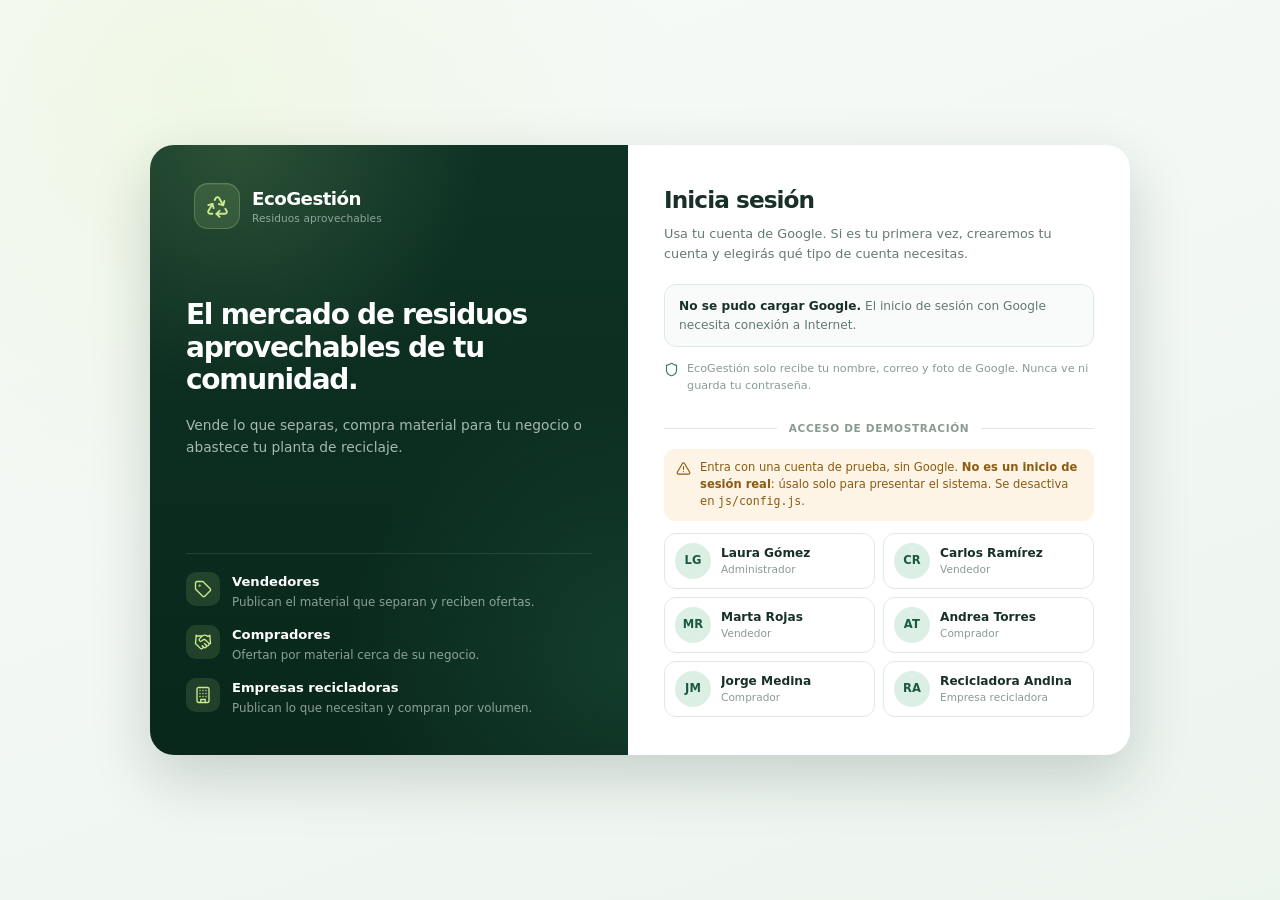
==== index.html @ 8faf0a81 "EcoGestión: sistema de gestión de residuos aprovechables Co-Authored-By: Claude Opus 5.5 <noreply@an" ====
<!DOCTYPE html>
<html lang="es">
<head>
    <meta charset="UTF-8">
    <meta name="viewport" content="width=device-width, initial-scale=1.0">
    <meta name="description" content="EcoGestión: sistema local de gestión de residuos aprovechables con SQLite en el navegador.">
    <title>EcoGestión · Gestión de residuos aprovechables</title>
    <link rel="stylesheet" href="css/estilos.css">
    <link rel="stylesheet" href="css/mercado.css">
</head>
<body>
    <a class="saltar-contenido" href="#contenido-principal">Saltar al contenido principal</a>

    <!-- ================= ICONOS SVG ================= -->
    <svg class="sprite" xmlns="http://www.w3.org/2000/svg" aria-hidden="true">
        <symbol id="i-reciclar" viewBox="0 0 24 24">
            <path d="M7 19H4.815a1.83 1.83 0 0 1-1.57-.881 1.785 1.785 0 0 1-.004-1.784L7.196 9.5"/>
            <path d="M11 19h8.203a1.83 1.83 0 0 0 1.556-.89 1.784 1.784 0 0 0 0-1.775l-1.226-2.12"/>
            <path d="m14 16-3 3 3 3"/>
            <path d="M8.293 13.596 7.196 9.5 3.1 10.598"/>
            <path d="m9.344 5.811 1.093-1.892A1.83 1.83 0 0 1 11.985 3a1.784 1.784 0 0 1 1.546.888l3.943 6.843"/>
            <path d="m13.378 9.633 4.096 1.098 1.097-4.096"/>
        </symbol>
        <symbol id="i-panel" viewBox="0 0 24 24">
            <rect x="3" y="3" width="7" height="7" rx="1.5"/>
            <rect x="14" y="3" width="7" height="7" rx="1.5"/>
            <rect x="3" y="14" width="7" height="7" rx="1.5"/>
            <rect x="14" y="14" width="7" height="7" rx="1.5"/>
        </symbol>
        <symbol id="i-caja" viewBox="0 0 24 24">
            <path d="m7.5 4.27 9 5.15"/>
            <path d="M21 8a2 2 0 0 0-1-1.73l-7-4a2 2 0 0 0-2 0l-7 4A2 2 0 0 0 3 8v8a2 2 0 0 0 1 1.73l7 4a2 2 0 0 0 2 0l7-4A2 2 0 0 0 21 16Z"/>
            <path d="m3.3 7 8.7 5 8.7-5"/>
            <path d="M12 22V12"/>
        </symbol>
        <symbol id="i-camion" viewBox="0 0 24 24">
            <path d="M14 18V6a2 2 0 0 0-2-2H4a2 2 0 0 0-2 2v11a1 1 0 0 0 1 1h2"/>
            <path d="M15 18H9"/>
            <path d="M19 18h2a1 1 0 0 0 1-1v-3.65a1 1 0 0 0-.22-.624l-3.48-4.35A1 1 0 0 0 17.52 8H14"/>
            <circle cx="17" cy="18" r="2"/>
            <circle cx="7" cy="18" r="2"/>
        </symbol>
        <symbol id="i-almacen" viewBox="0 0 24 24">
            <rect x="2" y="4" width="20" height="5" rx="2"/>
            <path d="M4 9v9a2 2 0 0 0 2 2h12a2 2 0 0 0 2-2V9"/>
            <path d="M10 13h4"/>
        </symbol>
        <symbol id="i-historial" viewBox="0 0 24 24">
            <path d="M3 12a9 9 0 1 0 3-6.7L3 8"/>
            <path d="M3 3v5h5"/>
            <path d="M12 7v5l3 2"/>
        </symbol>
        <symbol id="i-reporte" viewBox="0 0 24 24">
            <path d="M3 3v18h18"/>
            <path d="M7 16v-4"/>
            <path d="M12 16V7"/>
            <path d="M17 16v-7"/>
        </symbol>
        <symbol id="i-descargar" viewBox="0 0 24 24">
            <path d="M12 3v12"/>
            <path d="m7 10 5 5 5-5"/>
            <path d="M5 21h14"/>
        </symbol>
        <symbol id="i-subir" viewBox="0 0 24 24">
            <path d="M12 21V9"/>
            <path d="m7 14 5-5 5 5"/>
            <path d="M5 3h14"/>
        </symbol>
        <symbol id="i-mas" viewBox="0 0 24 24">
            <path d="M12 5v14"/>
            <path d="M5 12h14"/>
        </symbol>
        <symbol id="i-buscar" viewBox="0 0 24 24">
            <circle cx="11" cy="11" r="7"/>
            <path d="m20 20-3.5-3.5"/>
        </symbol>
        <symbol id="i-editar" viewBox="0 0 24 24">
            <path d="M12 20h9"/>
            <path d="M16.5 3.5a2.12 2.12 0 0 1 3 3L7 19l-4 1 1-4Z"/>
        </symbol>
        <symbol id="i-eliminar" viewBox="0 0 24 24">
            <path d="M3 6h18"/>
            <path d="M8 6V4a1 1 0 0 1 1-1h6a1 1 0 0 1 1 1v2"/>
            <path d="m19 6-1 14a2 2 0 0 1-2 2H8a2 2 0 0 1-2-2L5 6"/>
            <path d="M10 11v6"/>
            <path d="M14 11v6"/>
        </symbol>
        <symbol id="i-cerrar" viewBox="0 0 24 24">
            <path d="M18 6 6 18"/>
            <path d="m6 6 12 12"/>
        </symbol>
        <symbol id="i-menu" viewBox="0 0 24 24">
            <path d="M4 6h16"/>
            <path d="M4 12h16"/>
            <path d="M4 18h16"/>
        </symbol>
        <symbol id="i-alerta" viewBox="0 0 24 24">
            <path d="m10.29 3.86-8.2 14.2A2 2 0 0 0 3.82 21h16.36a2 2 0 0 0 1.73-2.94l-8.2-14.2a2 2 0 0 0-3.42 0Z"/>
            <path d="M12 9v4"/>
            <path d="M12 17h.01"/>
        </symbol>
        <symbol id="i-check" viewBox="0 0 24 24">
            <path d="m20 6-11 11-5-5"/>
        </symbol>
        <symbol id="i-info" viewBox="0 0 24 24">
            <circle cx="12" cy="12" r="9"/>
            <path d="M12 11v5"/>
            <path d="M12 8h.01"/>
        </symbol>
        <symbol id="i-base-datos" viewBox="0 0 24 24">
            <ellipse cx="12" cy="5" rx="8" ry="3"/>
            <path d="M4 5v6c0 1.66 3.58 3 8 3s8-1.34 8-3V5"/>
            <path d="M4 11v6c0 1.66 3.58 3 8 3s8-1.34 8-3v-6"/>
        </symbol>
        <symbol id="i-calendario" viewBox="0 0 24 24">
            <rect x="3" y="4" width="18" height="17" rx="2"/>
            <path d="M16 2v4"/>
            <path d="M8 2v4"/>
            <path d="M3 10h18"/>
        </symbol>
        <symbol id="i-usuario" viewBox="0 0 24 24">
            <circle cx="12" cy="8" r="4"/>
            <path d="M4 21a8 8 0 0 1 16 0"/>
        </symbol>
        <symbol id="i-hoja" viewBox="0 0 24 24">
            <path d="M11 20A7 7 0 0 1 9.8 6.1C15.5 5 17 4.48 19 2c1 2 2 4.18 2 8 0 5.5-4.78 10-10 10Z"/>
            <path d="M2 21c0-3 1.85-5.36 5.08-6C9.5 14.52 12 13 13 12"/>
        </symbol>
        <symbol id="i-flecha-abajo" viewBox="0 0 24 24">
            <path d="M12 5v14"/>
            <path d="m19 12-7 7-7-7"/>
        </symbol>
        <symbol id="i-flecha-arriba" viewBox="0 0 24 24">
            <path d="M12 19V5"/>
            <path d="m5 12 7-7 7 7"/>
        </symbol>
        <symbol id="i-actualizar" viewBox="0 0 24 24">
            <path d="M21 12a9 9 0 1 1-2.64-6.36"/>
            <path d="M21 3v6h-6"/>
        </symbol>
        <symbol id="i-filtro" viewBox="0 0 24 24">
            <path d="M4 5h16"/>
            <path d="M7 12h10"/>
            <path d="M10 19h4"/>
        </symbol>
        <symbol id="i-hoja-doble" viewBox="0 0 24 24">
            <path d="M12 22V12"/>
            <path d="M12 12C12 7 8 4 3 4c0 5 4 8 9 8Z"/>
            <path d="M12 15c0-4 3-6 7-6 0 4-3 6-7 6Z"/>
        </symbol>
        <!-- Iconos de la ampliación: cuentas y mercado -->
        <symbol id="i-mercado" viewBox="0 0 24 24">
            <path d="m2 7 4.41-4.41A2 2 0 0 1 7.83 2h8.34a2 2 0 0 1 1.42.59L22 7"/>
            <path d="M4 12v8a2 2 0 0 0 2 2h12a2 2 0 0 0 2-2v-8"/>
            <path d="M15 22v-4a2 2 0 0 0-2-2h-2a2 2 0 0 0-2 2v4"/>
            <path d="M2 7h20"/>
            <path d="M22 7v3a2 2 0 0 1-2 2 2.7 2.7 0 0 1-1.59-.63.7.7 0 0 0-.82 0A2.7 2.7 0 0 1 16 12a2.7 2.7 0 0 1-1.59-.63.7.7 0 0 0-.82 0A2.7 2.7 0 0 1 12 12a2.7 2.7 0 0 1-1.59-.63.7.7 0 0 0-.82 0A2.7 2.7 0 0 1 8 12a2.7 2.7 0 0 1-1.59-.63.7.7 0 0 0-.82 0A2.7 2.7 0 0 1 4 12a2 2 0 0 1-2-2V7"/>
        </symbol>
        <symbol id="i-etiqueta" viewBox="0 0 24 24">
            <path d="M12.586 2.586A2 2 0 0 0 11.172 2H4a2 2 0 0 0-2 2v7.172a2 2 0 0 0 .586 1.414l8.704 8.704a2.426 2.426 0 0 0 3.42 0l6.58-6.58a2.426 2.426 0 0 0 0-3.42z"/>
            <circle cx="7.5" cy="7.5" r=".5"/>
        </symbol>
        <symbol id="i-oferta" viewBox="0 0 24 24">
            <path d="m11 17 2 2a1 1 0 1 0 3-3"/>
            <path d="m14 14 2.5 2.5a1 1 0 1 0 3-3l-3.88-3.88a3 3 0 0 0-4.24 0l-.88.88a1 1 0 1 1-3-3l2.81-2.81a5.79 5.79 0 0 1 7.06-.87l.47.28a2 2 0 0 0 1.42.25L21 4"/>
            <path d="m21 3 1 11h-2"/>
            <path d="M3 3 2 14l6.5 6.5a1 1 0 1 0 3-3"/>
            <path d="M3 4h8"/>
        </symbol>
        <symbol id="i-empresa" viewBox="0 0 24 24">
            <rect width="16" height="20" x="4" y="2" rx="2"/>
            <path d="M9 22v-4h6v4"/>
            <path d="M8 6h.01M16 6h.01M12 6h.01M12 10h.01M12 14h.01M16 10h.01M16 14h.01M8 10h.01M8 14h.01"/>
        </symbol>
        <symbol id="i-usuarios" viewBox="0 0 24 24">
            <path d="M16 21v-2a4 4 0 0 0-4-4H6a4 4 0 0 0-4 4v2"/>
            <circle cx="9" cy="7" r="4"/>
            <path d="M22 21v-2a4 4 0 0 0-3-3.87"/>
            <path d="M16 3.13a4 4 0 0 1 0 7.75"/>
        </symbol>
        <symbol id="i-salir" viewBox="0 0 24 24">
            <path d="M9 21H5a2 2 0 0 1-2-2V5a2 2 0 0 1 2-2h4"/>
            <path d="m16 17 5-5-5-5"/>
            <path d="M21 12H9"/>
        </symbol>
        <symbol id="i-foto" viewBox="0 0 24 24">
            <rect width="18" height="18" x="3" y="3" rx="2"/>
            <circle cx="9" cy="9" r="2"/>
            <path d="m21 15-3.086-3.086a2 2 0 0 0-2.828 0L6 21"/>
        </symbol>
        <symbol id="i-correo" viewBox="0 0 24 24">
            <rect width="20" height="16" x="2" y="4" rx="2"/>
            <path d="m22 7-8.97 5.7a1.94 1.94 0 0 1-2.06 0L2 7"/>
        </symbol>
        <symbol id="i-telefono" viewBox="0 0 24 24">
            <path d="M22 16.92v3a2 2 0 0 1-2.18 2 19.79 19.79 0 0 1-8.63-3.07 19.5 19.5 0 0 1-6-6 19.79 19.79 0 0 1-3.07-8.67A2 2 0 0 1 4.11 2h3a2 2 0 0 1 2 1.72 12.84 12.84 0 0 0 .7 2.81 2 2 0 0 1-.45 2.11L8.09 9.91a16 16 0 0 0 6 6l1.27-1.27a2 2 0 0 1 2.11-.45 12.84 12.84 0 0 0 2.81.7A2 2 0 0 1 22 16.92z"/>
        </symbol>
        <symbol id="i-ubicacion" viewBox="0 0 24 24">
            <path d="M20 10c0 4.993-5.539 10.193-7.399 11.799a1 1 0 0 1-1.202 0C9.539 20.193 4 14.993 4 10a8 8 0 0 1 16 0"/>
            <circle cx="12" cy="10" r="3"/>
        </symbol>
        <symbol id="i-escudo" viewBox="0 0 24 24">
            <path d="M20 13c0 5-3.5 7.5-7.66 8.95a1 1 0 0 1-.67-.01C7.5 20.5 4 18 4 13V6a1 1 0 0 1 1-1c2 0 4.5-1.2 6.24-2.72a1.17 1.17 0 0 1 1.52 0C14.51 3.81 17 5 19 5a1 1 0 0 1 1 1z"/>
        </symbol>
    </svg>

    <!-- ================= BARRA LATERAL ================= -->
    <aside class="barra-lateral" id="barra-lateral" aria-label="Navegación principal">
        <div class="marca">
            <div class="marca-icono">
                <svg class="icono" aria-hidden="true"><use href="#i-reciclar"></use></svg>
            </div>
            <div class="marca-texto">
                <strong>EcoGestión</strong>
                <span>Residuos aprovechables</span>
            </div>
        </div>

        <nav class="menu" aria-label="Módulos del sistema">
            <p class="menu-titulo" data-permiso="inventario.gestionar">Operación</p>
            <button type="button" class="menu-item activo" data-vista="panel" data-permiso="inventario.gestionar" aria-current="page">
                <svg class="icono" aria-hidden="true"><use href="#i-panel"></use></svg>
                <span>Panel principal</span>
            </button>
            <button type="button" class="menu-item" data-vista="materiales" data-permiso="inventario.gestionar">
                <svg class="icono" aria-hidden="true"><use href="#i-caja"></use></svg>
                <span>Materiales</span>
            </button>
            <button type="button" class="menu-item" data-vista="recolecciones" data-permiso="inventario.gestionar">
                <svg class="icono" aria-hidden="true"><use href="#i-camion"></use></svg>
                <span>Recolecciones</span>
            </button>
            <button type="button" class="menu-item" data-vista="inventario" data-permiso="inventario.gestionar">
                <svg class="icono" aria-hidden="true"><use href="#i-almacen"></use></svg>
                <span>Inventario</span>
            </button>

            <p class="menu-titulo menu-titulo-secundario" data-permiso="inventario.gestionar">Análisis</p>
            <button type="button" class="menu-item" data-vista="historial" data-permiso="inventario.gestionar">
                <svg class="icono" aria-hidden="true"><use href="#i-historial"></use></svg>
                <span>Historial</span>
            </button>
            <button type="button" class="menu-item" data-vista="reportes" data-permiso="inventario.gestionar">
                <svg class="icono" aria-hidden="true"><use href="#i-reporte"></use></svg>
                <span>Reportes</span>
            </button>

            <!-- Ampliación: mercado, administración y cuenta -->
            <p class="menu-titulo menu-titulo-secundario" data-permiso="mercado.consultar">Mercado</p>
            <button type="button" class="menu-item" data-vista="mercado" data-permiso="mercado.consultar">
                <svg class="icono" aria-hidden="true"><use href="#i-mercado"></use></svg>
                <span>Mercado</span>
            </button>
            <button type="button" class="menu-item" data-vista="publicaciones" data-permiso="publicaciones.gestionar">
                <svg class="icono" aria-hidden="true"><use href="#i-etiqueta"></use></svg>
                <span>Mis publicaciones</span>
            </button>
            <button type="button" class="menu-item" data-vista="ofertas" data-permiso="ofertas.recibir ofertas.enviar">
                <svg class="icono" aria-hidden="true"><use href="#i-oferta"></use></svg>
                <span>Ofertas</span>
                <span class="menu-contador" id="menu-contador-ofertas" hidden></span>
            </button>
            <button type="button" class="menu-item" data-vista="empresa" data-permiso="empresa.gestionar">
                <svg class="icono" aria-hidden="true"><use href="#i-empresa"></use></svg>
                <span>Panel empresarial</span>
            </button>

            <p class="menu-titulo menu-titulo-secundario" data-permiso="usuarios.gestionar mercado.supervisar">Administración</p>
            <button type="button" class="menu-item" data-vista="administracion" data-permiso="usuarios.gestionar mercado.supervisar">
                <svg class="icono" aria-hidden="true"><use href="#i-usuarios"></use></svg>
                <span>Usuarios y supervisión</span>
            </button>

            <p class="menu-titulo menu-titulo-secundario" data-permiso="perfil.editar">Cuenta</p>
            <button type="button" class="menu-item" data-vista="perfil" data-permiso="perfil.editar">
                <svg class="icono" aria-hidden="true"><use href="#i-usuario"></use></svg>
                <span>Mi perfil</span>
            </button>
        </nav>

        <div class="barra-lateral-pie">
            <div class="tarjeta-usuario" id="tarjeta-usuario" hidden>
                <button type="button" class="tarjeta-usuario-perfil" id="tarjeta-usuario-perfil" title="Ver mi perfil">
                    <span id="tarjeta-usuario-avatar"></span>
                    <span class="tarjeta-usuario-texto">
                        <strong id="tarjeta-usuario-nombre"></strong>
                        <small id="tarjeta-usuario-rol"></small>
                    </span>
                </button>
                <button type="button" class="boton-salir" id="btn-cerrar-sesion" title="Cerrar sesión" aria-label="Cerrar sesión">
                    <svg class="icono" aria-hidden="true"><use href="#i-salir"></use></svg>
                </button>
            </div>
            <div class="panel-bd" data-permiso="inventario.gestionar">
                <div class="panel-bd-titulo">
                    <svg class="icono" aria-hidden="true"><use href="#i-base-datos"></use></svg>
                    <span>Base de datos SQLite</span>
                </div>
                <div class="estado-bd" title="La base se guarda en este navegador">
                    <span class="punto-estado" id="punto-estado"></span>
                    <div>
                        <strong id="estado-guardado">Guardado automático</strong>
                        <small id="ultimo-guardado">Iniciando…</small>
                    </div>
                </div>
                <div class="botones-bd">
                    <button type="button" class="boton-bd" id="btn-descargar-bd">
                        <svg class="icono" aria-hidden="true"><use href="#i-descargar"></use></svg>
                        Descargar
                    </button>
                    <button type="button" class="boton-bd" id="btn-cargar-bd">
                        <svg class="icono" aria-hidden="true"><use href="#i-subir"></use></svg>
                        Cargar
                    </button>
                </div>
                <button type="button" class="boton-restaurar" id="btn-restaurar-demo">
                    <svg class="icono" aria-hidden="true"><use href="#i-actualizar"></use></svg>
                    Restaurar demo
                </button>
            </div>
            <p class="nota-local">Los datos viven en este navegador. No hay sincronización entre equipos.</p>
        </div>
    </aside>

    <div class="fondo-menu" id="fondo-menu" hidden></div>

    <!-- ================= CONTENIDO ================= -->
    <div class="contenido">
        <header class="barra-superior">
            <button type="button" class="boton-menu" id="btn-menu" aria-label="Abrir menú" aria-controls="barra-lateral" aria-expanded="false">
                <svg class="icono" aria-hidden="true"><use href="#i-menu"></use></svg>
            </button>
            <div class="titulo-pagina">
                <h1 id="titulo-vista">Panel principal</h1>
                <p id="subtitulo-vista">Resumen general de la operación</p>
            </div>
            <div class="acciones-superiores">
                <div class="fecha-actual" id="fecha-actual">
                    <svg class="icono" aria-hidden="true"><use href="#i-calendario"></use></svg>
                    <span>—</span>
                </div>
                <button type="button" class="boton boton-primario" id="btn-nueva-recoleccion-top" data-permiso="inventario.gestionar">
                    <svg class="icono" aria-hidden="true"><use href="#i-mas"></use></svg>
                    Nueva recolección
                </button>
            </div>
        </header>

        <main class="vistas" id="contenido-principal">
            <!-- ============ PANEL ============ -->
            <section class="vista activa" id="vista-panel" data-titulo="Panel principal" data-subtitulo="Resumen general de la operación">
                <div class="bienvenida">
                    <div class="bienvenida-texto">
                        <span class="etiqueta">Resumen operativo</span>
                        <h2>Material aprovechable bajo control.</h2>
                        <p id="bienvenida-detalle">Consulta el estado del inventario y la actividad más reciente.</p>
                    </div>
                    <div class="bienvenida-icono" aria-hidden="true">
                        <svg><use href="#i-hoja-doble"></use></svg>
                    </div>
                </div>

                <div class="grid-kpis">
                    <article class="kpi">
                        <div class="kpi-superior">
                            <span class="kpi-etiqueta">Materiales registrados</span>
                            <span class="kpi-icono"><svg class="icono" aria-hidden="true"><use href="#i-caja"></use></svg></span>
                        </div>
                        <div class="kpi-valor" id="kpi-materiales">0</div>
                        <p class="kpi-pie">Materiales activos en el catálogo</p>
                    </article>
                    <article class="kpi">
                        <div class="kpi-superior">
                            <span class="kpi-etiqueta">Recolecciones</span>
                            <span class="kpi-icono"><svg class="icono" aria-hidden="true"><use href="#i-camion"></use></svg></span>
                        </div>
                        <div class="kpi-valor" id="kpi-recolecciones">0</div>
                        <p class="kpi-pie" id="kpi-recolecciones-pie">Registros de recolección</p>
                    </article>
                    <article class="kpi">
                        <div class="kpi-superior">
                            <span class="kpi-etiqueta">Cantidad recolectada</span>
                            <span class="kpi-icono"><svg class="icono" aria-hidden="true"><use href="#i-flecha-abajo"></use></svg></span>
                        </div>
                        <div class="kpi-valor kpi-valor-unidades" id="kpi-recolectado">
                            <span class="unidad-chip"><strong>0</strong><small>kg</small></span>
                        </div>
                        <p class="kpi-pie">Acumulado por unidad de medida</p>
                    </article>
                    <article class="kpi">
                        <div class="kpi-superior">
                            <span class="kpi-etiqueta">Existencias actuales</span>
                            <span class="kpi-icono"><svg class="icono" aria-hidden="true"><use href="#i-almacen"></use></svg></span>
                        </div>
                        <div class="kpi-valor kpi-valor-unidades" id="kpi-existencias">
                            <span class="unidad-chip"><strong>0</strong><small>kg</small></span>
                        </div>
                        <p class="kpi-pie">Calculadas desde los movimientos</p>
                    </article>
                </div>

                <div class="grid-panel">
                    <article class="tarjeta">
                        <div class="tarjeta-cabecera">
                            <div>
                                <h3>Actividad reciente</h3>
                                <p>Últimos movimientos registrados en el inventario.</p>
                            </div>
                            <button type="button" class="enlace-boton" id="btn-ver-historial">
                                Ver historial
                                <svg class="icono" aria-hidden="true"><use href="#i-historial"></use></svg>
                            </button>
                        </div>
                        <div class="tabla-contenedor">
                            <table class="tabla-compacta">
                                <thead>
                                    <tr>
                                        <th>Tipo</th>
                                        <th>Material</th>
                                        <th class="texto-derecha">Cantidad</th>
                                        <th>Responsable</th>
                                        <th class="texto-derecha">Fecha</th>
                                    </tr>
                                </thead>
                                <tbody id="panel-actividad-body"></tbody>
                            </table>
                        </div>
                        <div class="estado-vacio compacto" id="panel-actividad-vacio" hidden>
                            <svg class="icono" aria-hidden="true"><use href="#i-historial"></use></svg>
                            <h3>Sin actividad todavía</h3>
                            <p>Registra una recolección para comenzar.</p>
                        </div>
                    </article>

                    <article class="tarjeta">
                        <div class="tarjeta-cabecera">
                            <div>
                                <h3>Recolecciones por categoría</h3>
                                <p>Distribución de los registros realizados.</p>
                            </div>
                        </div>
                        <div class="lista-barras" id="panel-categorias"></div>
                        <div class="separador"></div>
                        <div class="mini-resumen" id="panel-resumen"></div>
                    </article>
                </div>
            </section>

            <!-- ============ MATERIALES ============ -->
            <section class="vista" id="vista-materiales" data-titulo="Materiales" data-subtitulo="Catálogo de residuos aprovechables">
                <div class="encabezado-vista">
                    <div>
                        <h2>Catálogo de materiales</h2>
                        <p>Administra los materiales que se pueden recolectar y su unidad de medida.</p>
                    </div>
                    <button type="button" class="boton boton-primario" id="btn-nuevo-material">
                        <svg class="icono" aria-hidden="true"><use href="#i-mas"></use></svg>
                        Nuevo material
                    </button>
                </div>

                <div class="tarjeta">
                    <div class="barra-herramientas">
                        <div class="buscador">
                            <svg class="icono" aria-hidden="true"><use href="#i-buscar"></use></svg>
                            <input type="search" id="filtro-material" placeholder="Buscar material por nombre…" autocomplete="off">
                        </div>
                        <div class="selector-filtro">
                            <svg class="icono" aria-hidden="true"><use href="#i-filtro"></use></svg>
                            <select id="filtro-categoria-material" aria-label="Filtrar por categoría">
                                <option value="">Todas las categorías</option>
                                <option value="Plástico">Plástico</option>
                                <option value="Papel y cartón">Papel y cartón</option>
                                <option value="Vidrio">Vidrio</option>
                                <option value="Metal">Metal</option>
                                <option value="Otros">Otros</option>
                            </select>
                        </div>
                        <span class="contador-resultados" id="conteo-materiales" aria-live="polite">0 materiales</span>
                    </div>
                    <div class="tabla-contenedor">
                        <table>
                            <thead>
                                <tr>
                                    <th>Material</th>
                                    <th>Categoría</th>
                                    <th>Unidad</th>
                                    <th class="texto-derecha">Existencias</th>
                                    <th class="texto-derecha">Acciones</th>
                                </tr>
                            </thead>
                            <tbody id="tabla-materiales-body"></tbody>
                        </table>
                    </div>
                    <div class="estado-vacio" id="materiales-vacio" hidden>
                        <svg class="icono" aria-hidden="true"><use href="#i-caja"></use></svg>
                        <h3>No se encontraron materiales</h3>
                        <p>Ajusta la búsqueda o registra un material nuevo.</p>
                    </div>
                </div>
            </section>

            <!-- ============ RECOLECCIONES ============ -->
            <section class="vista" id="vista-recolecciones" data-titulo="Recolecciones" data-subtitulo="Registro de material recibido">
                <div class="encabezado-vista">
                    <div>
                        <h2>Recolecciones</h2>
                        <p>Cada recolección genera automáticamente una entrada de inventario.</p>
                    </div>
                    <button type="button" class="boton boton-primario" id="btn-nueva-recoleccion">
                        <svg class="icono" aria-hidden="true"><use href="#i-mas"></use></svg>
                        Nueva recolección
                    </button>
                </div>

                <div class="fila-resumen">
                    <div class="mini-card">
                        <span class="mini-card-etiqueta">Recolecciones registradas</span>
                        <strong id="rec-total">0</strong>
                    </div>
                    <div class="mini-card">
                        <span class="mini-card-etiqueta">Materiales distintos</span>
                        <strong id="rec-materiales">0</strong>
                    </div>
                    <div class="mini-card">
                        <span class="mini-card-etiqueta">Última recolección</span>
                        <strong id="rec-ultima">—</strong>
                    </div>
                </div>

                <div class="tarjeta">
                    <div class="tarjeta-cabecera tarjeta-cabecera-simple">
                        <div>
                            <h3>Historial de recolecciones</h3>
                            <p>Ordenado de la más reciente a la más antigua.</p>
                        </div>
                    </div>
                    <div class="tabla-contenedor">
                        <table>
                            <thead>
                                <tr>
                                    <th>Fecha</th>
                                    <th>Material</th>
                                    <th>Categoría</th>
                                    <th class="texto-derecha">Cantidad</th>
                                    <th>Responsable</th>
                                    <th>Observaciones</th>
                                </tr>
                            </thead>
                            <tbody id="tabla-recolecciones-body"></tbody>
                        </table>
                    </div>
                    <div class="estado-vacio" id="recolecciones-vacio" hidden>
                        <svg class="icono" aria-hidden="true"><use href="#i-camion"></use></svg>
                        <h3>Aún no hay recolecciones</h3>
                        <p>Usa el botón “Nueva recolección” para registrar el primer ingreso.</p>
                    </div>
                </div>
            </section>

            <!-- ============ INVENTARIO ============ -->
            <section class="vista" id="vista-inventario" data-titulo="Inventario" data-subtitulo="Existencias calculadas desde los movimientos">
                <div class="encabezado-vista">
                    <div>
                        <h2>Inventario disponible</h2>
                        <p>Las existencias se recalculan automáticamente en cada movimiento.</p>
                    </div>
                </div>

                <div class="grid-resumen-unidades" id="inventario-unidades"></div>

                <div class="tarjeta">
                    <div class="barra-herramientas">
                        <div class="buscador">
                            <svg class="icono" aria-hidden="true"><use href="#i-buscar"></use></svg>
                            <input type="search" id="filtro-inventario" placeholder="Buscar material en inventario…" autocomplete="off">
                        </div>
                        <span class="contador-resultados" id="conteo-inventario" aria-live="polite">0 materiales</span>
                    </div>
                    <div class="tabla-contenedor">
                        <table>
                            <thead>
                                <tr>
                                    <th>Material</th>
                                    <th>Categoría</th>
                                    <th class="texto-derecha">Disponible</th>
                                    <th>Unidad</th>
                                    <th>Estado</th>
                                    <th class="texto-derecha">Acciones</th>
                                </tr>
                            </thead>
                            <tbody id="tabla-inventario-body"></tbody>
                        </table>
                    </div>
                    <div class="estado-vacio" id="inventario-vacio" hidden>
                        <svg class="icono" aria-hidden="true"><use href="#i-almacen"></use></svg>
                        <h3>Sin materiales en inventario</h3>
                        <p>Registra materiales y recolecciones para ver existencias.</p>
                    </div>
                </div>
                <p class="nota-informativa">
                    <svg class="icono" aria-hidden="true"><use href="#i-info"></use></svg>
                    Las salidas descuentan existencias y también quedan registradas en el historial. No es posible retirar más de lo disponible.
                </p>
            </section>

            <!-- ============ HISTORIAL ============ -->
            <section class="vista" id="vista-historial" data-titulo="Historial" data-subtitulo="Todos los movimientos del inventario">
                <div class="encabezado-vista">
                    <div>
                        <h2>Historial de movimientos</h2>
                        <p>Entradas y salidas registradas, con fecha, responsable y observaciones.</p>
                    </div>
                    <button type="button" class="boton boton-secundario" id="btn-exportar-historial">
                        <svg class="icono" aria-hidden="true"><use href="#i-descargar"></use></svg>
                        Exportar CSV
                    </button>
                </div>

                <form class="tarjeta filtros" id="form-filtros-historial" novalidate>
                    <div class="filtros-grid">
                        <div class="campo">
                            <label for="historial-desde">Desde</label>
                            <input type="date" id="historial-desde">
                        </div>
                        <div class="campo">
                            <label for="historial-hasta">Hasta</label>
                            <input type="date" id="historial-hasta">
                        </div>
                        <div class="campo">
                            <label for="historial-tipo">Tipo de movimiento</label>
                            <select id="historial-tipo">
                                <option value="">Todos</option>
                                <option value="Entrada">Entrada</option>
                                <option value="Salida">Salida</option>
                            </select>
                        </div>
                        <div class="campo campo-crece">
                            <label for="historial-texto">Buscar</label>
                            <input type="search" id="historial-texto" placeholder="Material, responsable u observación…" autocomplete="off">
                        </div>
                        <div class="filtros-acciones">
                            <button type="submit" class="boton boton-primario">
                                <svg class="icono" aria-hidden="true"><use href="#i-buscar"></use></svg>
                                Filtrar
                            </button>
                            <button type="button" class="boton boton-secundario" id="btn-limpiar-historial">Limpiar</button>
                        </div>
                    </div>
                    <small class="error-campo" id="historial-error"></small>
                </form>

                <div class="tarjeta">
                    <div class="tarjeta-cabecera tarjeta-cabecera-simple">
                        <div>
                            <h3>Movimientos registrados</h3>
                            <p id="historial-resumen">0 movimientos</p>
                        </div>
                    </div>
                    <div class="tabla-contenedor">
                        <table>
                            <thead>
                                <tr>
                                    <th>Fecha</th>
                                    <th>Tipo</th>
                                    <th>Material</th>
                                    <th class="texto-derecha">Cantidad</th>
                                    <th>Responsable</th>
                                    <th>Observaciones</th>
                                </tr>
                            </thead>
                            <tbody id="tabla-historial-body"></tbody>
                        </table>
                    </div>
                    <div class="estado-vacio" id="historial-vacio" hidden>
                        <svg class="icono" aria-hidden="true"><use href="#i-historial"></use></svg>
                        <h3>No hay movimientos con estos filtros</h3>
                        <p>Cambia el rango de fechas o limpia los filtros.</p>
                    </div>
                </div>
            </section>

            <!-- ============ REPORTES ============ -->
            <section class="vista" id="vista-reportes" data-titulo="Reportes" data-subtitulo="Estadísticas y exportación de información">
                <div class="encabezado-vista">
                    <div>
                        <h2>Reportes y estadísticas</h2>
                        <p>Consulta cantidades, filtra recolecciones por fecha y exporta los resultados.</p>
                    </div>
                </div>

                <div class="grid-kpis grid-kpis-reportes">
                    <article class="kpi kpi-compacto">
                        <span class="kpi-etiqueta">Materiales en catálogo</span>
                        <div class="kpi-valor" id="reporte-materiales">0</div>
                        <p class="kpi-pie">Incluye todas las categorías</p>
                    </article>
                    <article class="kpi kpi-compacto">
                        <span class="kpi-etiqueta">Recolecciones totales</span>
                        <div class="kpi-valor" id="reporte-recolecciones-total">0</div>
                        <p class="kpi-pie">Histórico completo</p>
                    </article>
                    <article class="kpi kpi-compacto">
                        <span class="kpi-etiqueta">Recolecciones del período</span>
                        <div class="kpi-valor" id="reporte-periodo">0</div>
                        <p class="kpi-pie" id="reporte-periodo-pie">Últimos 30 días</p>
                    </article>
                    <article class="kpi kpi-compacto">
                        <span class="kpi-etiqueta">Último registro</span>
                        <div class="kpi-valor kpi-valor-fecha" id="reporte-ultima">—</div>
                        <p class="kpi-pie">Fecha de la recolección más reciente</p>
                    </article>
                </div>

                <article class="tarjeta tarjeta-reporte">
                    <div class="tarjeta-cabecera">
                        <div>
                            <h3>Recolecciones por fechas</h3>
                            <p>Selecciona un rango para consultar y exportar los registros.</p>
                        </div>
                        <button type="button" class="boton boton-secundario" id="btn-exportar-recolecciones">
                            <svg class="icono" aria-hidden="true"><use href="#i-descargar"></use></svg>
                            Exportar CSV
                        </button>
                    </div>
                    <form class="filtros filtros-internos" id="form-reporte-fechas" novalidate>
                        <div class="filtros-grid">
                            <div class="campo">
                                <label for="reporte-desde">Desde</label>
                                <input type="date" id="reporte-desde">
                            </div>
                            <div class="campo">
                                <label for="reporte-hasta">Hasta</label>
                                <input type="date" id="reporte-hasta">
                            </div>
                            <div class="filtros-acciones">
                                <button type="submit" class="boton boton-primario">
                                    <svg class="icono" aria-hidden="true"><use href="#i-filtro"></use></svg>
                                    Consultar
                                </button>
                            </div>
                        </div>
                        <small class="error-campo" id="reporte-error"></small>
                    </form>
                    <div class="resumen-unidades" id="reporte-recolecciones-resumen"></div>
                    <div class="tabla-contenedor">
                        <table>
                            <thead>
                                <tr>
                                    <th>Fecha</th>
                                    <th>Material</th>
                                    <th>Categoría</th>
                                    <th class="texto-derecha">Cantidad</th>
                                    <th>Responsable</th>
                                    <th>Observaciones</th>
                                </tr>
                            </thead>
                            <tbody id="tabla-reporte-recolecciones-body"></tbody>
                        </table>
                    </div>
                    <div class="estado-vacio compacto" id="reporte-recolecciones-vacio" hidden>
                        <svg class="icono" aria-hidden="true"><use href="#i-calendario"></use></svg>
                        <h3>Sin recolecciones en el período</h3>
                        <p>Prueba con un rango de fechas más amplio.</p>
                    </div>
                </article>

                <div class="grid-panel">
                    <article class="tarjeta">
                        <div class="tarjeta-cabecera">
                            <div>
                                <h3>Cantidades por material</h3>
                                <p>Existencias, total recolectado y salidas.</p>
                            </div>
                            <button type="button" class="boton boton-secundario boton-pequeno" id="btn-exportar-existencias">
                                <svg class="icono" aria-hidden="true"><use href="#i-descargar"></use></svg>
                                CSV
                            </button>
                        </div>
                        <div class="tabla-contenedor">
                            <table class="tabla-compacta">
                                <thead>
                                    <tr>
                                        <th>Material</th>
                                        <th class="texto-derecha">Recolectado</th>
                                        <th class="texto-derecha">Salidas</th>
                                        <th class="texto-derecha">Existencia</th>
                                    </tr>
                                </thead>
                                <tbody id="tabla-reporte-existencias-body"></tbody>
                            </table>
                        </div>
                        <div class="estado-vacio compacto" id="reporte-existencias-vacio" hidden>
                            <svg class="icono" aria-hidden="true"><use href="#i-caja"></use></svg>
                            <h3>Sin materiales registrados</h3>
                            <p>El reporte aparecerá cuando agregues materiales.</p>
                        </div>
                    </article>

                    <article class="tarjeta">
                        <div class="tarjeta-cabecera">
                            <div>
                                <h3>Distribución por categoría</h3>
                                <p>Cantidad de materiales registrados.</p>
                            </div>
                        </div>
                        <div class="lista-barras" id="reporte-categorias"></div>
                        <div class="separador"></div>
                        <div class="mini-resumen" id="reporte-resumen"></div>
                    </article>
                </div>
            </section>

            <!-- =========== AMPLIACIÓN: CUENTAS Y MERCADO =========== -->
            <!-- ============ MERCADO ============ -->
            <section class="vista" id="vista-mercado" data-titulo="Mercado" data-subtitulo="Materiales aprovechables publicados por los vendedores">
                <div class="encabezado-vista">
                    <div>
                        <h2>Mercado de materiales</h2>
                        <p>Compra directamente a quienes separan y recolectan residuos aprovechables.</p>
                    </div>
                    <button type="button" class="boton boton-primario" id="btn-mercado-publicar" data-permiso="publicaciones.gestionar">
                        <svg class="icono" aria-hidden="true"><use href="#i-mas"></use></svg>
                        Publicar material
                    </button>
                </div>

                <div class="pestanas" role="tablist" aria-label="Secciones del mercado">
                    <button type="button" class="pestana activa" role="tab" data-pestana="publicaciones" aria-selected="true">Publicaciones</button>
                    <button type="button" class="pestana" role="tab" data-pestana="necesidades" aria-selected="false">Necesidades de empresas</button>
                </div>

                <div class="tarjeta tarjeta-filtros">
                    <div class="chips-filtro" id="mercado-tipos" role="group" aria-label="Filtrar por tipo de residuo"></div>
                    <div class="barra-herramientas barra-herramientas-mercado">
                        <div class="buscador" id="mercado-herramientas-publicaciones">
                            <svg class="icono" aria-hidden="true"><use href="#i-buscar"></use></svg>
                            <input type="search" id="mercado-buscar" placeholder="Buscar material…" autocomplete="off" aria-label="Buscar material">
                        </div>
                        <div class="buscador">
                            <svg class="icono" aria-hidden="true"><use href="#i-ubicacion"></use></svg>
                            <input type="search" id="mercado-ubicacion" placeholder="Ciudad o barrio…" autocomplete="off" aria-label="Filtrar por ubicación">
                        </div>
                        <div class="selector-filtro">
                            <svg class="icono" aria-hidden="true"><use href="#i-filtro"></use></svg>
                            <select id="mercado-orden" aria-label="Ordenar publicaciones">
                                <option value="recientes">Más recientes</option>
                                <option value="precio-asc">Menor precio</option>
                                <option value="precio-desc">Mayor precio</option>
                                <option value="cantidad">Mayor cantidad</option>
                            </select>
                        </div>
                    </div>
                </div>

                <div id="mercado-panel-publicaciones">
                    <div class="fila-conteo">
                        <span class="contador-resultados" id="mercado-conteo" aria-live="polite">0 publicaciones</span>
                        <button type="button" class="chip-activo" id="mercado-filtro-vendedor" hidden>
                            <span></span>
                            <svg class="icono" aria-hidden="true"><use href="#i-cerrar"></use></svg>
                        </button>
                    </div>
                    <div class="grid-publicaciones" id="mercado-grid"></div>
                    <div class="tarjeta estado-vacio" id="mercado-vacio" hidden>
                        <svg class="icono" aria-hidden="true"><use href="#i-mercado"></use></svg>
                        <h3>No hay publicaciones con esos filtros</h3>
                        <p>Prueba con otro tipo de residuo o con otra ubicación.</p>
                    </div>
                </div>

                <div id="mercado-panel-necesidades" hidden>
                    <div class="fila-conteo">
                        <span class="contador-resultados" id="necesidades-conteo" aria-live="polite">0 necesidades</span>
                    </div>
                    <div class="grid-publicaciones" id="necesidades-grid"></div>
                    <div class="tarjeta estado-vacio" id="necesidades-vacio" hidden>
                        <svg class="icono" aria-hidden="true"><use href="#i-empresa"></use></svg>
                        <h3>No hay necesidades publicadas</h3>
                        <p>Las empresas recicladoras publican aquí los materiales que quieren comprar.</p>
                    </div>
                </div>
            </section>

            <!-- ============ MIS PUBLICACIONES ============ -->
            <section class="vista" id="vista-publicaciones" data-titulo="Mis publicaciones" data-subtitulo="Materiales que ofreces en el mercado">
                <div class="encabezado-vista">
                    <div>
                        <h2>Mis publicaciones</h2>
                        <p>Publica, edita o retira los materiales que ofreces.</p>
                    </div>
                    <button type="button" class="boton boton-primario" id="btn-nueva-publicacion">
                        <svg class="icono" aria-hidden="true"><use href="#i-mas"></use></svg>
                        Nueva publicación
                    </button>
                </div>

                <div class="fila-resumen fila-resumen-4">
                    <div class="mini-card"><span class="mini-card-etiqueta">Publicaciones activas</span><strong id="pub-activas">0</strong></div>
                    <div class="mini-card"><span class="mini-card-etiqueta">Ofertas por responder</span><strong id="pub-pendientes">0</strong></div>
                    <div class="mini-card"><span class="mini-card-etiqueta">Ventas completadas</span><strong id="pub-ventas">0</strong></div>
                    <div class="mini-card"><span class="mini-card-etiqueta">Ingresos por ventas</span><strong id="pub-ingresos">$ 0</strong></div>
                </div>

                <div class="tarjeta">
                    <div class="tabla-contenedor">
                        <table>
                            <thead>
                                <tr>
                                    <th>Material</th>
                                    <th>Tipo</th>
                                    <th class="texto-derecha">Disponible</th>
                                    <th class="texto-derecha">Precio</th>
                                    <th>Estado</th>
                                    <th class="texto-derecha">Ofertas</th>
                                    <th class="texto-derecha">Acciones</th>
                                </tr>
                            </thead>
                            <tbody id="tabla-publicaciones-body"></tbody>
                        </table>
                    </div>
                    <div class="estado-vacio" id="publicaciones-vacio" hidden>
                        <svg class="icono" aria-hidden="true"><use href="#i-etiqueta"></use></svg>
                        <h3>Aún no tienes publicaciones</h3>
                        <p>Usa “Nueva publicación” para ofrecer tu primer material.</p>
                    </div>
                </div>
                <p class="nota-pie">
                    <svg class="icono" aria-hidden="true"><use href="#i-info"></use></svg>
                    Una publicación que ya recibió ofertas no se puede eliminar, para conservar el historial; puedes retirarla del mercado.
                </p>
            </section>

            <!-- ============ OFERTAS ============ -->
            <section class="vista" id="vista-ofertas" data-titulo="Ofertas" data-subtitulo="Negociaciones de compra y venta">
                <div class="encabezado-vista">
                    <div>
                        <h2>Ofertas y negociaciones</h2>
                        <p>Consulta el estado de cada oferta y responde a tiempo.</p>
                    </div>
                </div>

                <div class="fila-resumen fila-resumen-4">
                    <div class="mini-card"><span class="mini-card-etiqueta">Ofertas pendientes</span><strong id="ofertas-pendientes">0</strong></div>
                    <div class="mini-card"><span class="mini-card-etiqueta">Operaciones en curso</span><strong id="ofertas-en-curso">0</strong></div>
                    <div class="mini-card"><span class="mini-card-etiqueta">Operaciones completadas</span><strong id="ofertas-completadas">0</strong></div>
                    <div class="mini-card"><span class="mini-card-etiqueta" id="ofertas-valor-etiqueta">Total</span><strong id="ofertas-valor">$ 0</strong></div>
                </div>

                <div class="pestanas" role="tablist" aria-label="Tipo de negociación">
                    <button type="button" class="pestana" role="tab" data-pestana="recibidas">Ofertas recibidas</button>
                    <button type="button" class="pestana" role="tab" data-pestana="enviadas">Ofertas enviadas</button>
                    <button type="button" class="pestana" role="tab" data-pestana="operaciones"><span id="pestana-operaciones-texto">Historial</span></button>
                </div>

                <div class="tarjeta" id="ofertas-panel-recibidas" hidden>
                    <div class="barra-herramientas">
                        <div class="selector-filtro">
                            <svg class="icono" aria-hidden="true"><use href="#i-filtro"></use></svg>
                            <select id="filtro-recibidas" aria-label="Filtrar por estado">
                                <option value="">Todos los estados</option>
                                <option value="Pendiente">Pendiente</option>
                                <option value="Aceptada">Aceptada</option>
                                <option value="Rechazada">Rechazada</option>
                                <option value="Cancelada">Cancelada</option>
                                <option value="Completada">Completada</option>
                            </select>
                        </div>
                    </div>
                    <div class="tabla-contenedor">
                        <table>
                            <thead>
                                <tr>
                                    <th>Fecha</th>
                                    <th>Comprador</th>
                                    <th>Material</th>
                                    <th class="texto-derecha">Cantidad</th>
                                    <th class="texto-derecha">Oferta</th>
                                    <th>Estado</th>
                                    <th class="texto-derecha">Acciones</th>
                                </tr>
                            </thead>
                            <tbody id="tabla-recibidas-body"></tbody>
                        </table>
                    </div>
                    <div class="estado-vacio" id="recibidas-vacio" hidden>
                        <svg class="icono" aria-hidden="true"><use href="#i-oferta"></use></svg>
                        <h3>No hay ofertas recibidas</h3>
                        <p>Cuando un comprador oferte por tus publicaciones, aparecerá aquí.</p>
                    </div>
                </div>

                <div class="tarjeta" id="ofertas-panel-enviadas" hidden>
                    <div class="barra-herramientas">
                        <div class="selector-filtro">
                            <svg class="icono" aria-hidden="true"><use href="#i-filtro"></use></svg>
                            <select id="filtro-enviadas" aria-label="Filtrar por estado">
                                <option value="">Todos los estados</option>
                                <option value="Pendiente">Pendiente</option>
                                <option value="Aceptada">Aceptada</option>
                                <option value="Rechazada">Rechazada</option>
                                <option value="Cancelada">Cancelada</option>
                                <option value="Completada">Completada</option>
                            </select>
                        </div>
                    </div>
                    <div class="tabla-contenedor">
                        <table>
                            <thead>
                                <tr>
                                    <th>Fecha</th>
                                    <th>Material</th>
                                    <th>Vendedor</th>
                                    <th class="texto-derecha">Cantidad</th>
                                    <th class="texto-derecha">Oferta</th>
                                    <th>Estado</th>
                                    <th class="texto-derecha">Acciones</th>
                                </tr>
                            </thead>
                            <tbody id="tabla-enviadas-body"></tbody>
                        </table>
                    </div>
                    <div class="estado-vacio" id="enviadas-vacio" hidden>
                        <svg class="icono" aria-hidden="true"><use href="#i-oferta"></use></svg>
                        <h3>Aún no has enviado ofertas</h3>
                        <p>Busca material en el Mercado y usa “Hacer oferta”.</p>
                    </div>
                </div>

                <div class="tarjeta" id="ofertas-panel-operaciones" hidden>
                    <div class="barra-herramientas">
                        <div class="selector-filtro">
                            <svg class="icono" aria-hidden="true"><use href="#i-filtro"></use></svg>
                            <select id="filtro-operaciones" aria-label="Filtrar por estado de la operación">
                                <option value="">Todos los estados</option>
                                <option value="En curso">En curso</option>
                                <option value="Completada">Completada</option>
                                <option value="Cancelada">Cancelada</option>
                            </select>
                        </div>
                    </div>
                    <div class="tabla-contenedor">
                        <table>
                            <thead>
                                <tr>
                                    <th>Acuerdo</th>
                                    <th>Tipo</th>
                                    <th>Material</th>
                                    <th>Contraparte</th>
                                    <th class="texto-derecha">Cantidad</th>
                                    <th class="texto-derecha">Total</th>
                                    <th>Estado</th>
                                    <th>Cierre</th>
                                </tr>
                            </thead>
                            <tbody id="tabla-operaciones-body"></tbody>
                        </table>
                    </div>
                    <div class="estado-vacio" id="operaciones-vacio" hidden>
                        <svg class="icono" aria-hidden="true"><use href="#i-historial"></use></svg>
                        <h3>Sin operaciones registradas</h3>
                        <p>Una operación se registra cuando el vendedor acepta una oferta.</p>
                    </div>
                </div>
            </section>

            <!-- ============ PANEL EMPRESARIAL ============ -->
            <section class="vista" id="vista-empresa" data-titulo="Panel empresarial" data-subtitulo="Compras de la empresa recicladora">
                <div class="encabezado-vista">
                    <div>
                        <h2>Panel empresarial</h2>
                        <p>Publica los materiales que necesitas y encuentra vendedores.</p>
                    </div>
                    <button type="button" class="boton boton-secundario" id="btn-empresa-ver-ofertas">
                        <svg class="icono" aria-hidden="true"><use href="#i-oferta"></use></svg>
                        Ver ofertas y compras
                    </button>
                </div>

                <div class="fila-resumen fila-resumen-4">
                    <div class="mini-card"><span class="mini-card-etiqueta">Ofertas pendientes</span><strong id="empresa-pendientes">0</strong></div>
                    <div class="mini-card"><span class="mini-card-etiqueta">Compras en curso</span><strong id="empresa-en-curso">0</strong></div>
                    <div class="mini-card"><span class="mini-card-etiqueta">Compras realizadas</span><strong id="empresa-completadas">0</strong></div>
                    <div class="mini-card"><span class="mini-card-etiqueta">Total comprado</span><strong id="empresa-invertido">$ 0</strong></div>
                </div>

                <article class="tarjeta">
                    <div class="tarjeta-cabecera">
                        <div>
                            <h3>Necesidades de materiales</h3>
                            <p>Los vendedores las ven en el Mercado, pestaña “Necesidades de empresas”.</p>
                        </div>
                        <button type="button" class="boton boton-primario boton-pequeno" id="btn-nueva-necesidad">
                            <svg class="icono" aria-hidden="true"><use href="#i-mas"></use></svg>
                            Publicar necesidad
                        </button>
                    </div>
                    <div class="tabla-contenedor">
                        <table>
                            <thead>
                                <tr>
                                    <th>Material</th>
                                    <th class="texto-derecha">Cantidad (mín. – máx.)</th>
                                    <th class="texto-derecha">Precio ofrecido</th>
                                    <th>Estado</th>
                                    <th class="texto-derecha">Acciones</th>
                                </tr>
                            </thead>
                            <tbody id="tabla-necesidades-body"></tbody>
                        </table>
                    </div>
                    <div class="estado-vacio compacto" id="necesidades-propias-vacio" hidden>
                        <svg class="icono" aria-hidden="true"><use href="#i-empresa"></use></svg>
                        <h3>Sin necesidades publicadas</h3>
                        <p>Indica qué materiales compras, en qué cantidades y a qué precio.</p>
                    </div>
                </article>

                <div class="grid-panel grid-empresa tarjeta-separada">
                    <article class="tarjeta">
                        <div class="tarjeta-cabecera tarjeta-cabecera-simple">
                            <div>
                                <h3>Perfil empresarial</h3>
                                <p>Datos de contacto que verán los vendedores.</p>
                            </div>
                        </div>
                        <p class="aviso-formulario" id="empresa-aviso-sin-perfil" hidden>
                            <svg class="icono" aria-hidden="true"><use href="#i-info"></use></svg>
                            Tu cuenta aún no tiene perfil empresarial. Complétalo para publicar necesidades.
                        </p>
                        <form id="form-empresa" class="form-tarjeta" novalidate>
                            <div class="form-grid">
                                <div class="campo campo-completo">
                                    <label for="empresa-razon">Nombre o razón social <span class="obligatorio">*</span></label>
                                    <input type="text" id="empresa-razon" maxlength="120" autocomplete="organization">
                                    <small class="error-campo" id="error-empresa-razon"></small>
                                </div>
                                <div class="campo">
                                    <label for="empresa-nit">NIT <span class="opcional">(opcional)</span></label>
                                    <input type="text" id="empresa-nit" maxlength="20" placeholder="900123456-7">
                                    <small class="error-campo" id="error-empresa-nit"></small>
                                </div>
                                <div class="campo">
                                    <label for="empresa-telefono">Teléfono</label>
                                    <input type="tel" id="empresa-telefono" maxlength="30" autocomplete="tel">
                                    <small class="error-campo" id="error-empresa-telefono"></small>
                                </div>
                                <div class="campo">
                                    <label for="empresa-correo">Correo de contacto</label>
                                    <input type="email" id="empresa-correo" maxlength="120" autocomplete="email">
                                    <small class="error-campo" id="error-empresa-correo"></small>
                                </div>
                                <div class="campo">
                                    <label for="empresa-ciudad">Ciudad <span class="obligatorio">*</span></label>
                                    <input type="text" id="empresa-ciudad" maxlength="80">
                                    <small class="error-campo" id="error-empresa-ciudad"></small>
                                </div>
                                <div class="campo campo-completo">
                                    <label for="empresa-direccion">Dirección <span class="opcional">(opcional)</span></label>
                                    <input type="text" id="empresa-direccion" maxlength="150" autocomplete="street-address">
                                    <small class="error-campo" id="error-empresa-direccion"></small>
                                </div>
                                <div class="campo campo-completo">
                                    <label for="empresa-descripcion">Qué hace la empresa <span class="opcional">(opcional)</span></label>
                                    <textarea id="empresa-descripcion" rows="3" maxlength="400"></textarea>
                                    <small class="error-campo" id="error-empresa-descripcion"></small>
                                </div>
                            </div>
                            <div class="acciones-formulario">
                                <button type="submit" class="boton boton-primario">
                                    <svg class="icono" aria-hidden="true"><use href="#i-check"></use></svg>
                                    <span id="btn-guardar-empresa-texto">Guardar cambios</span>
                                </button>
                            </div>
                        </form>
                    </article>
                    <article class="tarjeta">
                        <div class="tarjeta-cabecera">
                            <div>
                                <h3>Buscar vendedores</h3>
                                <p>Vendedores con publicaciones activas en el mercado.</p>
                            </div>
                        </div>
                        <div class="barra-herramientas">
                            <div class="selector-filtro">
                                <svg class="icono" aria-hidden="true"><use href="#i-filtro"></use></svg>
                                <select id="vendedores-tipo" aria-label="Filtrar vendedores por tipo de residuo"></select>
                            </div>
                            <div class="buscador">
                                <svg class="icono" aria-hidden="true"><use href="#i-ubicacion"></use></svg>
                                <input type="search" id="vendedores-ubicacion" placeholder="Ciudad o barrio…" autocomplete="off" aria-label="Filtrar vendedores por ubicación">
                            </div>
                        </div>
                        <div class="grid-vendedores" id="lista-vendedores"></div>
                        <div class="estado-vacio compacto" id="vendedores-vacio" hidden>
                            <svg class="icono" aria-hidden="true"><use href="#i-usuarios"></use></svg>
                            <h3>No hay vendedores con esos filtros</h3>
                            <p>Prueba con otro tipo de residuo o ubicación.</p>
                        </div>
                    </article>
                </div>
            </section>

            <!-- ============ ADMINISTRACIÓN ============ -->
            <section class="vista" id="vista-administracion" data-titulo="Usuarios y supervisión" data-subtitulo="Administración de cuentas y del mercado">
                <div class="encabezado-vista">
                    <div>
                        <h2>Administración</h2>
                        <p>Gestiona las cuentas y supervisa la actividad del mercado.</p>
                    </div>
                </div>

                <div class="pestanas" role="tablist" aria-label="Secciones de administración">
                    <button type="button" class="pestana" role="tab" data-pestana="usuarios">Usuarios</button>
                    <button type="button" class="pestana" role="tab" data-pestana="publicaciones">Publicaciones</button>
                    <button type="button" class="pestana" role="tab" data-pestana="transacciones">Transacciones</button>
                    <button type="button" class="pestana" role="tab" data-pestana="estadisticas">Estadísticas</button>
                </div>

                <div id="admin-panel-usuarios" hidden>
                    <div class="fila-resumen fila-resumen-4">
                        <div class="mini-card"><span class="mini-card-etiqueta">Administradores</span><strong id="admin-total-administrador">0</strong><small id="admin-activos-administrador"></small></div>
                        <div class="mini-card"><span class="mini-card-etiqueta">Vendedores</span><strong id="admin-total-vendedor">0</strong><small id="admin-activos-vendedor"></small></div>
                        <div class="mini-card"><span class="mini-card-etiqueta">Compradores</span><strong id="admin-total-comprador">0</strong><small id="admin-activos-comprador"></small></div>
                        <div class="mini-card"><span class="mini-card-etiqueta">Empresas recicladoras</span><strong id="admin-total-empresa">0</strong><small id="admin-activos-empresa"></small></div>
                    </div>
                    <div class="tarjeta">
                        <div class="barra-herramientas">
                            <div class="buscador">
                                <svg class="icono" aria-hidden="true"><use href="#i-buscar"></use></svg>
                                <input type="search" id="admin-buscar-usuario" placeholder="Buscar por nombre, correo o empresa…" autocomplete="off" aria-label="Buscar usuario">
                            </div>
                            <div class="selector-filtro">
                                <svg class="icono" aria-hidden="true"><use href="#i-filtro"></use></svg>
                                <select id="admin-filtro-rol" aria-label="Filtrar por tipo de cuenta">
                                    <option value="">Todos los tipos</option>
                                    <option value="administrador">Administradores</option>
                                    <option value="vendedor">Vendedores</option>
                                    <option value="comprador">Compradores</option>
                                    <option value="empresa">Empresas recicladoras</option>
                                </select>
                            </div>
                            <div class="selector-filtro">
                                <svg class="icono" aria-hidden="true"><use href="#i-filtro"></use></svg>
                                <select id="admin-filtro-estado" aria-label="Filtrar por estado">
                                    <option value="">Activos e inactivos</option>
                                    <option value="1">Solo activos</option>
                                    <option value="0">Solo inactivos</option>
                                </select>
                            </div>
                            <span class="contador-resultados" id="usuarios-conteo" aria-live="polite">0 usuarios</span>
                        </div>
                        <div class="tabla-contenedor">
                            <table>
                                <thead>
                                    <tr>
                                        <th>Usuario</th>
                                        <th>Tipo de cuenta</th>
                                        <th class="texto-derecha">Actividad</th>
                                        <th>Último acceso</th>
                                        <th>Estado</th>
                                        <th class="texto-derecha">Acciones</th>
                                    </tr>
                                </thead>
                                <tbody id="tabla-usuarios-body"></tbody>
                            </table>
                        </div>
                        <div class="estado-vacio" id="usuarios-vacio" hidden>
                            <svg class="icono" aria-hidden="true"><use href="#i-usuarios"></use></svg>
                            <h3>No hay usuarios con esos filtros</h3>
                            <p>Ajusta la búsqueda o los filtros.</p>
                        </div>
                    </div>
                </div>

                <div class="tarjeta" id="admin-panel-publicaciones" hidden>
                    <div class="barra-herramientas">
                        <div class="selector-filtro">
                            <svg class="icono" aria-hidden="true"><use href="#i-filtro"></use></svg>
                            <select id="admin-pub-estado" aria-label="Filtrar por estado">
                                <option value="">Todos los estados</option>
                                <option value="Activa">Activa</option>
                                <option value="Agotada">Agotada</option>
                                <option value="Retirada">Retirada</option>
                            </select>
                        </div>
                        <div class="selector-filtro">
                            <svg class="icono" aria-hidden="true"><use href="#i-filtro"></use></svg>
                            <select id="admin-pub-tipo" aria-label="Filtrar por tipo de residuo"></select>
                        </div>
                        <span class="contador-resultados" id="admin-publicaciones-conteo" aria-live="polite">0 publicaciones</span>
                    </div>
                    <div class="tabla-contenedor">
                        <table>
                            <thead>
                                <tr>
                                    <th>Material</th>
                                    <th>Vendedor</th>
                                    <th class="texto-derecha">Disponible</th>
                                    <th class="texto-derecha">Precio</th>
                                    <th class="texto-derecha">Ofertas</th>
                                    <th>Estado</th>
                                    <th>Publicada</th>
                                </tr>
                            </thead>
                            <tbody id="tabla-admin-publicaciones-body"></tbody>
                        </table>
                    </div>
                    <div class="estado-vacio" id="admin-publicaciones-vacio" hidden>
                        <svg class="icono" aria-hidden="true"><use href="#i-etiqueta"></use></svg>
                        <h3>No hay publicaciones con esos filtros</h3>
                        <p>Ajusta los filtros.</p>
                    </div>
                </div>

                <div class="tarjeta" id="admin-panel-transacciones" hidden>
                    <div class="barra-herramientas">
                        <div class="selector-filtro">
                            <svg class="icono" aria-hidden="true"><use href="#i-filtro"></use></svg>
                            <select id="admin-trans-estado" aria-label="Filtrar por estado de la oferta">
                                <option value="">Todos los estados</option>
                                <option value="Pendiente">Pendiente</option>
                                <option value="Aceptada">Aceptada</option>
                                <option value="Rechazada">Rechazada</option>
                                <option value="Cancelada">Cancelada</option>
                                <option value="Completada">Completada</option>
                            </select>
                        </div>
                        <span class="contador-resultados" id="admin-transacciones-conteo" aria-live="polite">0 negociaciones</span>
                        <button type="button" class="boton boton-secundario boton-pequeno boton-derecha" id="btn-exportar-negociaciones">
                            <svg class="icono" aria-hidden="true"><use href="#i-descargar"></use></svg>
                            Exportar CSV
                        </button>
                    </div>
                    <div class="tabla-contenedor">
                        <table>
                            <thead>
                                <tr>
                                    <th>Fecha</th>
                                    <th>Material</th>
                                    <th>Vendedor y comprador</th>
                                    <th class="texto-derecha">Cantidad</th>
                                    <th class="texto-derecha">Valor</th>
                                    <th>Oferta</th>
                                    <th>Operación</th>
                                </tr>
                            </thead>
                            <tbody id="tabla-admin-transacciones-body"></tbody>
                        </table>
                    </div>
                    <div class="estado-vacio" id="admin-transacciones-vacio" hidden>
                        <svg class="icono" aria-hidden="true"><use href="#i-oferta"></use></svg>
                        <h3>No hay negociaciones con ese estado</h3>
                        <p>Ajusta el filtro.</p>
                    </div>
                </div>

                <div id="admin-panel-estadisticas" hidden>
                    <div class="fila-resumen fila-resumen-5">
                        <div class="mini-card"><span class="mini-card-etiqueta">Cuentas activas</span><strong id="est-usuarios">0</strong></div>
                        <div class="mini-card"><span class="mini-card-etiqueta">Publicaciones activas</span><strong id="est-publicaciones">0</strong></div>
                        <div class="mini-card"><span class="mini-card-etiqueta">Ofertas pendientes</span><strong id="est-pendientes">0</strong></div>
                        <div class="mini-card"><span class="mini-card-etiqueta">Operaciones completadas</span><strong id="est-completadas">0</strong></div>
                        <div class="mini-card"><span class="mini-card-etiqueta">Valor negociado</span><strong id="est-valor">$ 0</strong></div>
                    </div>
                    <div class="grid-estadisticas">
                        <article class="tarjeta">
                            <div class="tarjeta-cabecera tarjeta-cabecera-simple"><div><h3>Ofertas por estado</h3><p>Todas las negociaciones registradas.</p></div></div>
                            <div class="lista-barras" id="est-ofertas-estado"></div>
                        </article>
                        <article class="tarjeta">
                            <div class="tarjeta-cabecera tarjeta-cabecera-simple"><div><h3>Vendido por tipo de residuo</h3><p>Operaciones completadas.</p></div></div>
                            <div class="lista-barras" id="est-material-tipo"></div>
                        </article>
                        <article class="tarjeta">
                            <div class="tarjeta-cabecera tarjeta-cabecera-simple"><div><h3>Publicaciones activas por tipo</h3><p>Oferta disponible hoy.</p></div></div>
                            <div class="lista-barras" id="est-publicaciones-tipo"></div>
                        </article>
                    </div>
                </div>
            </section>

            <!-- ============ PERFIL ============ -->
            <section class="vista" id="vista-perfil" data-titulo="Mi perfil" data-subtitulo="Datos de tu cuenta">
                <div class="grid-panel">
                    <article class="tarjeta">
                        <div class="perfil-cabecera">
                            <span id="perfil-avatar"></span>
                            <div>
                                <h2 id="perfil-nombre">—</h2>
                                <p id="perfil-correo">—</p>
                                <div class="publicacion-etiquetas">
                                    <span class="insignia insignia-rol" id="perfil-rol">—</span>
                                    <span class="insignia" id="perfil-metodo">—</span>
                                </div>
                            </div>
                        </div>
                        <form id="form-perfil" class="form-tarjeta" novalidate>
                            <div class="form-grid">
                                <div class="campo">
                                    <label for="perfil-telefono">Teléfono <span class="opcional">(opcional)</span></label>
                                    <input type="tel" id="perfil-telefono" maxlength="30" autocomplete="tel" placeholder="300 123 4567">
                                    <small class="error-campo" id="error-perfil-telefono"></small>
                                </div>
                                <div class="campo">
                                    <label for="perfil-ubicacion">Ciudad y barrio <span class="obligatorio">*</span></label>
                                    <input type="text" id="perfil-ubicacion" maxlength="120" placeholder="Bogotá · Kennedy">
                                    <small class="error-campo" id="error-perfil-ubicacion"></small>
                                </div>
                            </div>
                            <p class="texto-tenue nota-formulario">El nombre, el correo y la foto vienen de tu cuenta de Google y no se editan aquí.</p>
                            <div class="acciones-formulario">
                                <button type="button" class="boton boton-secundario" id="btn-perfil-cerrar-sesion">
                                    <svg class="icono" aria-hidden="true"><use href="#i-salir"></use></svg>
                                    Cerrar sesión
                                </button>
                                <button type="submit" class="boton boton-primario">
                                    <svg class="icono" aria-hidden="true"><use href="#i-check"></use></svg>
                                    Guardar cambios
                                </button>
                            </div>
                        </form>
                    </article>
                    <article class="tarjeta">
                        <div class="tarjeta-cabecera tarjeta-cabecera-simple">
                            <div>
                                <h3>Lo que puedes hacer</h3>
                                <p>Permisos de tu tipo de cuenta.</p>
                            </div>
                        </div>
                        <ul class="lista-permisos" id="perfil-permisos"></ul>
                        <p class="nota-pie">
                            <svg class="icono" aria-hidden="true"><use href="#i-info"></use></svg>
                            Para cambiar el tipo de cuenta, comunícate con un administrador.
                        </p>
                    </article>
                </div>
            </section>
        </main>

        <footer class="pie-pagina">
            <span>EcoGestión · Proyecto académico de Ingeniería de Software</span>
            <span>SQLite ejecutado localmente con sql.js</span>
        </footer>
    </div>

    <!-- ================= MODAL MATERIAL ================= -->
    <div class="modal-fondo" id="modal-material" aria-hidden="true">
        <div class="modal" role="dialog" aria-modal="true" aria-labelledby="titulo-modal-material">
            <div class="modal-cabecera">
                <div>
                    <span class="modal-etiqueta">Catálogo</span>
                    <h2 id="titulo-modal-material">Nuevo material</h2>
                </div>
                <button type="button" class="boton-icono" data-cerrar-modal="modal-material" aria-label="Cerrar">
                    <svg class="icono" aria-hidden="true"><use href="#i-cerrar"></use></svg>
                </button>
            </div>
            <form id="form-material" novalidate>
                <input type="hidden" id="material-id">
                <div class="form-grid">
                    <div class="campo campo-completo">
                        <label for="material-nombre">Nombre del material <span class="obligatorio">*</span></label>
                        <input type="text" id="material-nombre" maxlength="80" placeholder="Ej. Botellas PET" autocomplete="off">
                        <small class="error-campo" id="error-material-nombre"></small>
                    </div>
                    <div class="campo">
                        <label for="material-categoria">Categoría <span class="obligatorio">*</span></label>
                        <select id="material-categoria">
                            <option value="">Selecciona una categoría</option>
                            <option value="Plástico">Plástico</option>
                            <option value="Papel y cartón">Papel y cartón</option>
                            <option value="Vidrio">Vidrio</option>
                            <option value="Metal">Metal</option>
                            <option value="Otros">Otros</option>
                        </select>
                        <small class="error-campo" id="error-material-categoria"></small>
                    </div>
                    <div class="campo">
                        <label for="material-unidad">Unidad de medida <span class="obligatorio">*</span></label>
                        <select id="material-unidad">
                            <option value="">Selecciona una unidad</option>
                            <option value="kg">Kilogramos (kg)</option>
                            <option value="unidades">Unidades</option>
                            <option value="litros">Litros (L)</option>
                        </select>
                        <small class="error-campo" id="error-material-unidad"></small>
                        <small class="ayuda-campo" id="nota-unidad-material" hidden>La unidad no se puede cambiar porque el material ya tiene movimientos.</small>
                    </div>
                    <div class="campo campo-completo">
                        <label for="material-descripcion">Descripción <span class="opcional">(opcional)</span></label>
                        <textarea id="material-descripcion" rows="3" maxlength="300" placeholder="Indica características o cuidados para su recolección…"></textarea>
                        <small class="error-campo" id="error-material-descripcion"></small>
                    </div>
                </div>
                <div class="modal-pie">
                    <button type="button" class="boton boton-secundario" data-cerrar-modal="modal-material">Cancelar</button>
                    <button type="submit" class="boton boton-primario" id="btn-guardar-material">
                        <svg class="icono" aria-hidden="true"><use href="#i-check"></use></svg>
                        Guardar material
                    </button>
                </div>
            </form>
        </div>
    </div>

    <!-- ================= MODAL RECOLECCIÓN ================= -->
    <div class="modal-fondo" id="modal-recoleccion" aria-hidden="true">
        <div class="modal" role="dialog" aria-modal="true" aria-labelledby="titulo-modal-recoleccion">
            <div class="modal-cabecera">
                <div>
                    <span class="modal-etiqueta">Movimiento de entrada</span>
                    <h2 id="titulo-modal-recoleccion">Registrar recolección</h2>
                </div>
                <button type="button" class="boton-icono" data-cerrar-modal="modal-recoleccion" aria-label="Cerrar">
                    <svg class="icono" aria-hidden="true"><use href="#i-cerrar"></use></svg>
                </button>
            </div>
            <form id="form-recoleccion" novalidate>
                <div class="form-grid">
                    <div class="campo campo-completo">
                        <label for="recoleccion-material">Material recolectado <span class="obligatorio">*</span></label>
                        <select id="recoleccion-material">
                            <option value="">Selecciona un material</option>
                        </select>
                        <small class="ayuda-campo" id="recoleccion-existencia">Selecciona un material para ver su existencia actual.</small>
                        <small class="error-campo" id="error-recoleccion-material"></small>
                    </div>
                    <div class="campo">
                        <label for="recoleccion-cantidad">Cantidad <span class="obligatorio">*</span></label>
                        <input type="number" id="recoleccion-cantidad" min="0.01" step="0.01" inputmode="decimal" placeholder="0,00">
                        <small class="error-campo" id="error-recoleccion-cantidad"></small>
                    </div>
                    <div class="campo">
                        <label for="recoleccion-unidad">Unidad de medida</label>
                        <input type="text" id="recoleccion-unidad" readonly placeholder="Se toma del material">
                        <small class="ayuda-campo">Definida por el material seleccionado.</small>
                    </div>
                    <div class="campo">
                        <label for="recoleccion-fecha">Fecha <span class="obligatorio">*</span></label>
                        <input type="date" id="recoleccion-fecha">
                        <small class="error-campo" id="error-recoleccion-fecha"></small>
                    </div>
                    <div class="campo">
                        <label for="recoleccion-responsable">Responsable <span class="obligatorio">*</span></label>
                        <select id="recoleccion-responsable">
                            <option value="">Selecciona un responsable</option>
                        </select>
                        <small class="error-campo" id="error-recoleccion-responsable"></small>
                    </div>
                    <div class="campo campo-completo">
                        <label for="recoleccion-observaciones">Observaciones <span class="opcional">(opcional)</span></label>
                        <textarea id="recoleccion-observaciones" rows="3" maxlength="300" placeholder="Lugar, jornada o detalles de la recolección…"></textarea>
                        <small class="error-campo" id="error-recoleccion-observaciones"></small>
                    </div>
                </div>
                <div class="modal-pie">
                    <button type="button" class="boton boton-secundario" data-cerrar-modal="modal-recoleccion">Cancelar</button>
                    <button type="submit" class="boton boton-primario" id="btn-guardar-recoleccion">
                        <svg class="icono" aria-hidden="true"><use href="#i-check"></use></svg>
                        Registrar recolección
                    </button>
                </div>
            </form>
        </div>
    </div>

    <!-- ================= MODAL SALIDA ================= -->
    <div class="modal-fondo" id="modal-salida" aria-hidden="true">
        <div class="modal" role="dialog" aria-modal="true" aria-labelledby="titulo-modal-salida">
            <div class="modal-cabecera">
                <div>
                    <span class="modal-etiqueta">Movimiento de salida</span>
                    <h2 id="titulo-modal-salida">Registrar salida</h2>
                </div>
                <button type="button" class="boton-icono" data-cerrar-modal="modal-salida" aria-label="Cerrar">
                    <svg class="icono" aria-hidden="true"><use href="#i-cerrar"></use></svg>
                </button>
            </div>
            <form id="form-salida" novalidate>
                <div class="form-grid">
                    <div class="campo campo-completo">
                        <label for="salida-material">Material <span class="obligatorio">*</span></label>
                        <select id="salida-material">
                            <option value="">Selecciona un material</option>
                        </select>
                        <small class="ayuda-campo" id="salida-disponible">Selecciona un material para ver su disponibilidad.</small>
                        <small class="error-campo" id="error-salida-material"></small>
                    </div>
                    <div class="campo">
                        <label for="salida-cantidad">Cantidad a retirar <span class="obligatorio">*</span></label>
                        <input type="number" id="salida-cantidad" min="0.01" step="0.01" inputmode="decimal" placeholder="0,00">
                        <small class="error-campo" id="error-salida-cantidad"></small>
                    </div>
                    <div class="campo">
                        <label for="salida-unidad">Unidad de medida</label>
                        <input type="text" id="salida-unidad" readonly placeholder="Se toma del material">
                        <small class="ayuda-campo">Definida por el material seleccionado.</small>
                    </div>
                    <div class="campo">
                        <label for="salida-fecha">Fecha <span class="obligatorio">*</span></label>
                        <input type="date" id="salida-fecha">
                        <small class="error-campo" id="error-salida-fecha"></small>
                    </div>
                    <div class="campo">
                        <label for="salida-responsable">Responsable <span class="obligatorio">*</span></label>
                        <select id="salida-responsable">
                            <option value="">Selecciona un responsable</option>
                        </select>
                        <small class="error-campo" id="error-salida-responsable"></small>
                    </div>
                    <div class="campo campo-completo">
                        <label for="salida-observaciones">Motivo u observaciones <span class="obligatorio">*</span></label>
                        <textarea id="salida-observaciones" rows="3" maxlength="300" placeholder="Ej. Entrega al centro de acopio aliado…"></textarea>
                        <small class="error-campo" id="error-salida-observaciones"></small>
                    </div>
                </div>
                <div class="modal-pie">
                    <button type="button" class="boton boton-secundario" data-cerrar-modal="modal-salida">Cancelar</button>
                    <button type="submit" class="boton boton-primario" id="btn-guardar-salida">
                        <svg class="icono" aria-hidden="true"><use href="#i-check"></use></svg>
                        Registrar salida
                    </button>
                </div>
            </form>
        </div>
    </div>

    <!-- ================= MODAL CONFIRMACIÓN ================= -->
    <div class="modal-fondo" id="modal-confirmar" aria-hidden="true">
        <div class="modal modal-confirmar" role="alertdialog" aria-modal="true" aria-labelledby="confirmar-titulo" aria-describedby="confirmar-mensaje">
            <div class="confirmar-icono">
                <svg class="icono" aria-hidden="true"><use href="#i-alerta"></use></svg>
            </div>
            <h2 id="confirmar-titulo">Confirmar acción</h2>
            <p id="confirmar-mensaje"></p>
            <div class="modal-pie modal-pie-centrado">
                <button type="button" class="boton boton-secundario" id="btn-cancelar-confirmar">Cancelar</button>
                <button type="button" class="boton boton-peligro" id="btn-confirmar-accion">Confirmar</button>
            </div>
        </div>
    </div>

    <!-- ================= ESTADOS GLOBALES ================= -->
    <!-- ================= MODALES DEL MERCADO ================= -->
    <div class="modal-fondo" id="modal-publicacion" aria-hidden="true">
        <div class="modal" role="dialog" aria-modal="true" aria-labelledby="titulo-modal-publicacion">
            <div class="modal-cabecera">
                <div>
                    <span class="modal-etiqueta">Mercado</span>
                    <h2 id="titulo-modal-publicacion">Publicar material</h2>
                </div>
                <button type="button" class="boton-icono" data-cerrar-modal="modal-publicacion" aria-label="Cerrar">
                    <svg class="icono" aria-hidden="true"><use href="#i-cerrar"></use></svg>
                </button>
            </div>
            <form id="form-publicacion" novalidate>
                <div class="form-grid">
                    <div class="campo">
                        <label for="publicacion-tipo">Tipo de residuo <span class="obligatorio">*</span></label>
                        <select id="publicacion-tipo">
                            <option value="">Selecciona el tipo</option>
                            <option value="Plástico">Plástico</option>
                            <option value="Cartón">Cartón</option>
                            <option value="Papel">Papel</option>
                            <option value="Vidrio">Vidrio</option>
                            <option value="Metal">Metal</option>
                            <option value="Otros">Otros</option>
                        </select>
                        <small class="error-campo" id="error-publicacion-tipo"></small>
                    </div>
                    <div class="campo">
                        <label for="publicacion-nombre">Nombre del material <span class="obligatorio">*</span></label>
                        <input type="text" id="publicacion-nombre" maxlength="80" placeholder="Ej. Botellas PET transparentes" autocomplete="off">
                        <small class="error-campo" id="error-publicacion-nombre"></small>
                    </div>
                    <div class="campo">
                        <label for="publicacion-cantidad">Cantidad disponible <span class="obligatorio">*</span></label>
                        <input type="number" id="publicacion-cantidad" min="0" step="0.01" inputmode="decimal" placeholder="0">
                        <small class="error-campo" id="error-publicacion-cantidad"></small>
                    </div>
                    <div class="campo">
                        <label for="publicacion-unidad">Se vende por <span class="obligatorio">*</span></label>
                        <select id="publicacion-unidad">
                            <option value="kg">Kilogramo (kg)</option>
                            <option value="unidades">Unidad</option>
                        </select>
                        <small class="error-campo" id="error-publicacion-unidad"></small>
                        <small class="ayuda-campo" id="nota-unidad-publicacion" hidden>No se puede cambiar porque la publicación ya tiene ofertas.</small>
                    </div>
                    <div class="campo">
                        <label for="publicacion-precio">Precio por kg o unidad (COP) <span class="obligatorio">*</span></label>
                        <input type="number" id="publicacion-precio" min="1" step="1" inputmode="decimal" placeholder="900">
                        <small class="error-campo" id="error-publicacion-precio"></small>
                    </div>
                    <div class="campo">
                        <label for="publicacion-ubicacion">Ubicación <span class="obligatorio">*</span></label>
                        <input type="text" id="publicacion-ubicacion" maxlength="120" placeholder="Ciudad · barrio">
                        <small class="error-campo" id="error-publicacion-ubicacion"></small>
                    </div>
                    <div class="campo campo-completo">
                        <label for="publicacion-descripcion">Descripción <span class="opcional">(opcional)</span></label>
                        <textarea id="publicacion-descripcion" rows="3" maxlength="400" placeholder="Estado del material, cómo está separado, horarios para recoger…"></textarea>
                        <small class="error-campo" id="error-publicacion-descripcion"></small>
                    </div>
                    <div class="campo campo-completo">
                        <span class="etiqueta-campo">Fotografías <span class="opcional">(hasta 3; la primera es la portada)</span></span>
                        <div class="fotos-formulario">
                            <div class="fotos-lista" id="publicacion-fotos-lista"></div>
                            <button type="button" class="foto-agregar" id="publicacion-fotos-agregar">
                                <svg class="icono" aria-hidden="true"><use href="#i-foto"></use></svg>
                                <span>Agregar fotos</span>
                            </button>
                        </div>
                        <input type="file" id="publicacion-fotos" accept="image/jpeg,image/png,image/webp,image/gif" multiple hidden>
                        <small class="ayuda-campo" id="publicacion-fotos-contador">0 de 3 fotos</small>
                        <small class="error-campo" id="error-publicacion-fotos"></small>
                    </div>
                </div>
                <div class="modal-pie">
                    <button type="button" class="boton boton-secundario" data-cerrar-modal="modal-publicacion">Cancelar</button>
                    <button type="submit" class="boton boton-primario" id="btn-guardar-publicacion">
                        <svg class="icono" aria-hidden="true"><use href="#i-check"></use></svg>
                        Guardar publicación
                    </button>
                </div>
            </form>
        </div>
    </div>

    <div class="modal-fondo" id="modal-detalle-publicacion" aria-hidden="true">
        <div class="modal modal-ancho" role="dialog" aria-modal="true" aria-labelledby="titulo-modal-detalle">
            <div class="modal-cabecera">
                <div>
                    <span class="modal-etiqueta">Publicación</span>
                    <h2 id="titulo-modal-detalle">Material</h2>
                </div>
                <button type="button" class="boton-icono" data-cerrar-modal="modal-detalle-publicacion" aria-label="Cerrar">
                    <svg class="icono" aria-hidden="true"><use href="#i-cerrar"></use></svg>
                </button>
            </div>
            <div class="modal-cuerpo">
                <div class="detalle-publicacion" id="detalle-contenido"></div>
                <div class="modal-pie">
                    <button type="button" class="boton boton-secundario" data-cerrar-modal="modal-detalle-publicacion">Cerrar</button>
                    <button type="button" class="boton boton-primario" id="btn-detalle-ofertar">
                        <svg class="icono" aria-hidden="true"><use href="#i-oferta"></use></svg>
                        Hacer oferta
                    </button>
                </div>
            </div>
        </div>
    </div>

    <div class="modal-fondo" id="modal-oferta" aria-hidden="true">
        <div class="modal" role="dialog" aria-modal="true" aria-labelledby="titulo-modal-oferta">
            <div class="modal-cabecera">
                <div>
                    <span class="modal-etiqueta">Oferta de compra</span>
                    <h2 id="titulo-modal-oferta">Hacer una oferta</h2>
                </div>
                <button type="button" class="boton-icono" data-cerrar-modal="modal-oferta" aria-label="Cerrar">
                    <svg class="icono" aria-hidden="true"><use href="#i-cerrar"></use></svg>
                </button>
            </div>
            <form id="form-oferta" novalidate>
                <div class="resumen-oferta" id="oferta-resumen"></div>
                <div class="form-grid">
                    <div class="campo">
                        <label for="oferta-cantidad">Cantidad que quieres comprar <span class="obligatorio">*</span></label>
                        <div class="campo-con-sufijo">
                            <input type="number" id="oferta-cantidad" min="0.01" step="0.01" inputmode="decimal" placeholder="0">
                            <span id="oferta-unidad">kg</span>
                        </div>
                        <small class="error-campo" id="error-oferta-cantidad"></small>
                    </div>
                    <div class="campo">
                        <label for="oferta-precio">Precio que ofreces (COP) <span class="obligatorio">*</span></label>
                        <div class="campo-con-sufijo">
                            <input type="number" id="oferta-precio" min="1" step="1" inputmode="decimal">
                            <span id="oferta-precio-unidad">por kg</span>
                        </div>
                        <small class="error-campo" id="error-oferta-precio"></small>
                    </div>
                    <div class="campo campo-completo">
                        <label for="oferta-mensaje">Mensaje para el vendedor <span class="opcional">(opcional)</span></label>
                        <textarea id="oferta-mensaje" rows="2" maxlength="300" placeholder="Ej. Puedo recoger el sábado en la mañana."></textarea>
                        <small class="error-campo" id="error-oferta-mensaje"></small>
                    </div>
                </div>
                <div class="total-oferta">
                    <span>Total de la oferta</span>
                    <strong id="oferta-total">—</strong>
                </div>
                <div class="modal-pie">
                    <button type="button" class="boton boton-secundario" data-cerrar-modal="modal-oferta">Cancelar</button>
                    <button type="submit" class="boton boton-primario">
                        <svg class="icono" aria-hidden="true"><use href="#i-oferta"></use></svg>
                        Enviar oferta
                    </button>
                </div>
            </form>
        </div>
    </div>

    <div class="modal-fondo" id="modal-contacto" aria-hidden="true">
        <div class="modal modal-angosto" role="dialog" aria-modal="true" aria-labelledby="titulo-modal-contacto">
            <div class="modal-cabecera">
                <div>
                    <span class="modal-etiqueta">Contacto</span>
                    <h2 id="titulo-modal-contacto">Contacto</h2>
                </div>
                <button type="button" class="boton-icono" data-cerrar-modal="modal-contacto" aria-label="Cerrar">
                    <svg class="icono" aria-hidden="true"><use href="#i-cerrar"></use></svg>
                </button>
            </div>
            <div class="modal-cuerpo">
                <div id="contacto-contenido"></div>
                <div class="modal-pie">
                    <button type="button" class="boton boton-secundario" data-cerrar-modal="modal-contacto">Cerrar</button>
                </div>
            </div>
        </div>
    </div>

    <div class="modal-fondo" id="modal-necesidad" aria-hidden="true">
        <div class="modal" role="dialog" aria-modal="true" aria-labelledby="titulo-modal-necesidad">
            <div class="modal-cabecera">
                <div>
                    <span class="modal-etiqueta">Empresa recicladora</span>
                    <h2 id="titulo-modal-necesidad">Publicar necesidad de material</h2>
                </div>
                <button type="button" class="boton-icono" data-cerrar-modal="modal-necesidad" aria-label="Cerrar">
                    <svg class="icono" aria-hidden="true"><use href="#i-cerrar"></use></svg>
                </button>
            </div>
            <form id="form-necesidad" novalidate>
                <div class="form-grid">
                    <div class="campo">
                        <label for="necesidad-tipo">Material que necesitas <span class="obligatorio">*</span></label>
                        <select id="necesidad-tipo">
                            <option value="">Selecciona el tipo</option>
                            <option value="Plástico">Plástico</option>
                            <option value="Cartón">Cartón</option>
                            <option value="Papel">Papel</option>
                            <option value="Vidrio">Vidrio</option>
                            <option value="Metal">Metal</option>
                            <option value="Otros">Otros</option>
                        </select>
                        <small class="error-campo" id="error-necesidad-tipo"></small>
                    </div>
                    <div class="campo">
                        <label for="necesidad-unidad">Unidad <span class="obligatorio">*</span></label>
                        <select id="necesidad-unidad">
                            <option value="kg">Kilogramos (kg)</option>
                            <option value="unidades">Unidades</option>
                        </select>
                        <small class="error-campo" id="error-necesidad-unidad"></small>
                    </div>
                    <div class="campo">
                        <label for="necesidad-minima">Cantidad mínima <span class="obligatorio">*</span></label>
                        <input type="number" id="necesidad-minima" min="0.01" step="0.01" inputmode="decimal">
                        <small class="error-campo" id="error-necesidad-minima"></small>
                    </div>
                    <div class="campo">
                        <label for="necesidad-maxima">Cantidad máxima <span class="obligatorio">*</span></label>
                        <input type="number" id="necesidad-maxima" min="0.01" step="0.01" inputmode="decimal">
                        <small class="error-campo" id="error-necesidad-maxima"></small>
                    </div>
                    <div class="campo campo-completo">
                        <label for="necesidad-precio">Precio que ofreces por kg o unidad (COP) <span class="obligatorio">*</span></label>
                        <input type="number" id="necesidad-precio" min="1" step="1" inputmode="decimal">
                        <small class="error-campo" id="error-necesidad-precio"></small>
                    </div>
                    <div class="campo campo-completo">
                        <label for="necesidad-descripcion">Condiciones <span class="opcional">(opcional)</span></label>
                        <textarea id="necesidad-descripcion" rows="3" maxlength="300" placeholder="Ej. PET transparente, limpio y sin etiquetas."></textarea>
                        <small class="error-campo" id="error-necesidad-descripcion"></small>
                    </div>
                </div>
                <div class="modal-pie">
                    <button type="button" class="boton boton-secundario" data-cerrar-modal="modal-necesidad">Cancelar</button>
                    <button type="submit" class="boton boton-primario">
                        <svg class="icono" aria-hidden="true"><use href="#i-check"></use></svg>
                        Guardar necesidad
                    </button>
                </div>
            </form>
        </div>
    </div>

    <div class="modal-fondo" id="modal-rol" aria-hidden="true">
        <div class="modal modal-angosto" role="dialog" aria-modal="true" aria-labelledby="titulo-modal-rol">
            <div class="modal-cabecera">
                <div>
                    <span class="modal-etiqueta">Administración</span>
                    <h2 id="titulo-modal-rol">Cambiar tipo de cuenta</h2>
                </div>
                <button type="button" class="boton-icono" data-cerrar-modal="modal-rol" aria-label="Cerrar">
                    <svg class="icono" aria-hidden="true"><use href="#i-cerrar"></use></svg>
                </button>
            </div>
            <form id="form-rol" novalidate>
                <p class="texto-modal"><strong id="rol-usuario-nombre"></strong> es actualmente <strong id="rol-usuario-actual"></strong>.</p>
                <div class="campo">
                    <label for="rol-nuevo">Nuevo tipo de cuenta</label>
                    <select id="rol-nuevo"></select>
                    <small class="error-campo" id="error-rol-nuevo"></small>
                </div>
                <p class="texto-tenue nota-formulario">Si deja de ser vendedor, sus ofertas pendientes se rechazan y sus publicaciones dejan de verse. El historial se conserva.</p>
                <div class="modal-pie">
                    <button type="button" class="boton boton-secundario" data-cerrar-modal="modal-rol">Cancelar</button>
                    <button type="submit" class="boton boton-primario">Guardar</button>
                </div>
            </form>
        </div>
    </div>

    <div class="capa-carga" id="capa-carga">
        <div class="carga-icono">
            <svg aria-hidden="true"><use href="#i-reciclar"></use></svg>
        </div>
        <h2>Iniciando EcoGestión</h2>
        <p>Cargando el motor SQLite y la información local…</p>
        <div class="barra-carga"><span></span></div>
    </div>

    <div class="capa-carga capa-error" id="capa-error" hidden>
        <div class="tarjeta-error">
            <div class="error-icono">
                <svg class="icono" aria-hidden="true"><use href="#i-alerta"></use></svg>
            </div>
            <h2>No se pudo iniciar la base de datos</h2>
            <p id="mensaje-error">Ocurrió un error inesperado.</p>
            <div class="error-acciones">
                <button type="button" class="boton boton-primario" id="btn-reintentar">Reintentar</button>
                <button type="button" class="boton boton-secundario" id="btn-reiniciar-bd">Restaurar base demo</button>
            </div>
            <small>Si el problema persiste, verifica que el archivo <code>js/lib/sql-asm.js</code> exista.</small>
        </div>
    </div>

    <!-- ================= PANTALLA DE ACCESO ================= -->
    <div class="capa-acceso" id="capa-acceso" hidden>
        <div class="acceso-marco">
            <section class="acceso-presentacion">
                <div class="marca">
                    <div class="marca-icono">
                        <svg class="icono" aria-hidden="true"><use href="#i-reciclar"></use></svg>
                    </div>
                    <div class="marca-texto">
                        <strong>EcoGestión</strong>
                        <span>Residuos aprovechables</span>
                    </div>
                </div>
                <h1>El mercado de residuos aprovechables de tu comunidad.</h1>
                <p>Vende lo que separas, compra material para tu negocio o abastece tu planta de reciclaje.</p>
                <ul class="acceso-roles">
                    <li>
                        <svg class="icono" aria-hidden="true"><use href="#i-etiqueta"></use></svg>
                        <div><strong>Vendedores</strong><span>Publican el material que separan y reciben ofertas.</span></div>
                    </li>
                    <li>
                        <svg class="icono" aria-hidden="true"><use href="#i-oferta"></use></svg>
                        <div><strong>Compradores</strong><span>Ofertan por material cerca de su negocio.</span></div>
                    </li>
                    <li>
                        <svg class="icono" aria-hidden="true"><use href="#i-empresa"></use></svg>
                        <div><strong>Empresas recicladoras</strong><span>Publican lo que necesitan y compran por volumen.</span></div>
                    </li>
                </ul>
            </section>

            <section class="acceso-tarjeta">
                <div id="paso-acceso">
                    <h2>Inicia sesión</h2>
                    <p class="acceso-subtitulo">Usa tu cuenta de Google. Si es tu primera vez, crearemos tu cuenta y elegirás qué tipo de cuenta necesitas.</p>
                    <div class="acceso-error" id="acceso-error" role="alert" hidden></div>
                    <div class="acceso-google" id="acceso-google">
                        <div class="boton-google" id="boton-google"></div>
                        <p class="aviso-acceso" id="acceso-google-aviso" hidden></p>
                    </div>
                    <p class="nota-privacidad">
                        <svg class="icono" aria-hidden="true"><use href="#i-escudo"></use></svg>
                        EcoGestión solo recibe tu nombre, correo y foto de Google. Nunca ve ni guarda tu contraseña.
                    </p>

                    <div class="acceso-demo" id="acceso-demo" hidden>
                        <div class="separador-acceso"><span>Acceso de demostración</span></div>
                        <p class="aviso-demo">
                            <svg class="icono" aria-hidden="true"><use href="#i-alerta"></use></svg>
                            <span>Entra con una cuenta de prueba, sin Google. <strong>No es un inicio de sesión real</strong>: úsalo solo para presentar el sistema. Se desactiva en <code>js/config.js</code>.</span>
                        </p>
                        <div class="lista-demo" id="lista-demo"></div>
                    </div>
                </div>

                <div id="paso-registro" hidden>
                    <h2>Completa tu registro</h2>
                    <p class="acceso-subtitulo">Es tu primera vez en EcoGestión. Elige el tipo de cuenta que necesitas.</p>
                    <div class="registro-cuenta">
                        <span id="registro-avatar"></span>
                        <div>
                            <strong id="registro-nombre"></strong>
                            <small id="registro-correo"></small>
                        </div>
                    </div>
                    <div class="acceso-error" id="registro-error" role="alert" hidden></div>
                    <form id="form-registro" novalidate>
                        <fieldset class="campo campo-tipo">
                            <legend>Tipo de cuenta <span class="obligatorio">*</span></legend>
                            <div class="opciones-tipo" id="registro-tipo">
                                <label class="opcion-tipo">
                                    <input type="radio" name="registro-tipo" value="vendedor">
                                    <span class="opcion-tipo-cuerpo">
                                        <svg class="icono" aria-hidden="true"><use href="#i-etiqueta"></use></svg>
                                        <strong>Vendedor</strong>
                                        <small>Ofrezco residuos aprovechables.</small>
                                    </span>
                                </label>
                                <label class="opcion-tipo">
                                    <input type="radio" name="registro-tipo" value="comprador">
                                    <span class="opcion-tipo-cuerpo">
                                        <svg class="icono" aria-hidden="true"><use href="#i-oferta"></use></svg>
                                        <strong>Comprador</strong>
                                        <small>Compro residuos a la población.</small>
                                    </span>
                                </label>
                                <label class="opcion-tipo">
                                    <input type="radio" name="registro-tipo" value="empresa">
                                    <span class="opcion-tipo-cuerpo">
                                        <svg class="icono" aria-hidden="true"><use href="#i-empresa"></use></svg>
                                        <strong>Empresa recicladora</strong>
                                        <small>Compro material para reciclar.</small>
                                    </span>
                                </label>
                            </div>
                            <small class="error-campo" id="error-registro-tipo"></small>
                        </fieldset>
                        <div class="form-grid">
                            <div class="campo">
                                <label for="registro-ubicacion">Ciudad y barrio <span class="obligatorio">*</span></label>
                                <input type="text" id="registro-ubicacion" maxlength="120" placeholder="Bogotá · Kennedy">
                                <small class="error-campo" id="error-registro-ubicacion"></small>
                            </div>
                            <div class="campo">
                                <label for="registro-telefono">Teléfono <span class="opcional">(opcional)</span></label>
                                <input type="tel" id="registro-telefono" maxlength="30" autocomplete="tel">
                                <small class="error-campo" id="error-registro-telefono"></small>
                            </div>
                            <div class="form-grid campo-completo" id="registro-campos-empresa" hidden>
                                <div class="campo">
                                    <label for="registro-razon">Nombre de la empresa <span class="obligatorio">*</span></label>
                                    <input type="text" id="registro-razon" maxlength="120" autocomplete="organization">
                                    <small class="error-campo" id="error-registro-razon"></small>
                                </div>
                                <div class="campo">
                                    <label for="registro-nit">NIT <span class="opcional">(opcional)</span></label>
                                    <input type="text" id="registro-nit" maxlength="20">
                                    <small class="error-campo" id="error-registro-nit"></small>
                                </div>
                            </div>
                        </div>
                        <div class="acciones-formulario">
                            <button type="button" class="boton boton-secundario" id="btn-cancelar-registro">Cancelar</button>
                            <button type="submit" class="boton boton-primario" id="btn-crear-cuenta">
                                <svg class="icono" aria-hidden="true"><use href="#i-check"></use></svg>
                                Crear cuenta
                            </button>
                        </div>
                    </form>
                </div>
            </section>
        </div>
    </div>

    <div class="toasts" id="toasts" aria-live="polite" aria-atomic="false"></div>

    <input type="file" id="input-importar-bd" accept=".sqlite,.sqlite3,.db,application/x-sqlite3,application/octet-stream" hidden>

    <noscript>
        <div class="aviso-noscript">
            EcoGestión necesita JavaScript habilitado para ejecutar SQLite en el navegador.
        </div>
    </noscript>

    <script src="js/lib/sql-asm.js"></script>
    <script src="js/utilidades.js"></script>
    <script src="js/almacenamiento.js"></script>
    <script src="js/datos_sql.js"></script>
    <script src="js/database.js"></script>
    <script src="js/materiales.js"></script>
    <script src="js/recolecciones.js"></script>
    <script src="js/inventario.js"></script>
    <script src="js/historial.js"></script>
    <script src="js/reportes.js"></script>
    <script src="js/panel.js"></script>
    <!-- Ampliación: cuentas, roles y mercado -->
    <script src="js/config.js"></script>
    <script src="js/sesion.js"></script>
    <script src="js/perfil.js"></script>
    <script src="js/mercado.js"></script>
    <script src="js/publicaciones.js"></script>
    <script src="js/ofertas.js"></script>
    <script src="js/empresa.js"></script>
    <script src="js/administracion.js"></script>
    <script src="js/app.js"></script>
</body>
</html>
---- css/estilos.css ----
/* ============================================================
   EcoGestión · Hoja de estilos
   Identidad visual: verde bosque, fondo claro y tarjetas blancas.
   ============================================================ */

:root {
    --verde-950: #08271b;
    --verde-900: #0c3022;
    --verde-800: #123f2e;
    --verde-700: #1a5a41;
    --verde-600: #2b7a59;
    --verde-500: #3d9670;
    --verde-200: #c9e5d4;
    --verde-100: #dcefe4;
    --verde-50: #eef7f1;
    --lima: #cbea91;
    --lima-oscuro: #a9d467;
    --fondo: #f3f6f4;
    --blanco: #ffffff;
    --texto: #183028;
    --texto-suave: #65796f;
    --texto-tenue: #8a9b92;
    --borde: #e1e9e4;
    --borde-fuerte: #d2ded7;
    --peligro: #a63a3a;
    --peligro-fondo: #fbecec;
    --advertencia: #8b5b10;
    --advertencia-fondo: #fdf4e6;
    --sombra: 0 12px 34px rgba(15, 53, 39, 0.06);
    --sombra-fuerte: 0 22px 60px rgba(8, 39, 27, 0.18);
    --radio: 18px;
    --radio-pequeno: 11px;
    --transicion: 160ms ease;
}

*,
*::before,
*::after {
    box-sizing: border-box;
}

html {
    scroll-behavior: smooth;
}

body {
    margin: 0;
    min-height: 100vh;
    overflow-x: hidden;
    background: var(--fondo);
    color: var(--texto);
    font-family: "Segoe UI", "Inter", system-ui, -apple-system, BlinkMacSystemFont, sans-serif;
    font-size: 15px;
    line-height: 1.5;
    -webkit-font-smoothing: antialiased;
}

[hidden] {
    display: none !important;
}

body.modal-abierto,
body.menu-abierto {
    overflow: hidden;
}

svg {
    display: inline-block;
    fill: none;
    stroke: currentColor;
    stroke-width: 1.8;
    stroke-linecap: round;
    stroke-linejoin: round;
    vertical-align: middle;
}

.sprite {
    position: absolute;
    width: 0;
    height: 0;
    overflow: hidden;
}

.icono {
    width: 18px;
    height: 18px;
    flex: none;
}

button,
input,
select,
textarea {
    font: inherit;
}

button {
    cursor: pointer;
}

button:disabled {
    cursor: not-allowed;
    opacity: 0.52;
}

a {
    color: inherit;
}

::selection {
    background: var(--lima);
    color: var(--verde-950);
}

:focus-visible {
    outline: 3px solid rgba(61, 150, 112, 0.35);
    outline-offset: 2px;
}

.saltar-contenido {
    position: fixed;
    top: -80px;
    left: 18px;
    z-index: 600;
    padding: 10px 16px;
    border-radius: 10px;
    background: var(--verde-800);
    color: var(--blanco);
    font-size: 0.82rem;
    font-weight: 700;
    text-decoration: none;
    transition: top var(--transicion);
}

.saltar-contenido:focus {
    top: 14px;
}

/* ============================================================
   BARRA LATERAL
   ============================================================ */

.barra-lateral {
    position: fixed;
    inset: 0 auto 0 0;
    z-index: 40;
    display: flex;
    flex-direction: column;
    width: 268px;
    padding: 24px 16px 20px;
    overflow-y: auto;
    background:
        radial-gradient(circle at 18% 0%, rgba(203, 234, 145, 0.15), transparent 30%),
        radial-gradient(circle at 100% 75%, rgba(61, 150, 112, 0.14), transparent 38%),
        linear-gradient(180deg, #0e3325 0%, #09271b 100%);
    color: #e9f2ec;
    scrollbar-width: thin;
    scrollbar-color: rgba(255, 255, 255, 0.16) transparent;
}

.barra-lateral::-webkit-scrollbar {
    width: 6px;
}

.barra-lateral::-webkit-scrollbar-thumb {
    border-radius: 99px;
    background: rgba(255, 255, 255, 0.14);
}

.marca {
    display: flex;
    align-items: center;
    gap: 12px;
    padding: 0 8px;
    margin-bottom: 34px;
}

.marca-icono {
    display: grid;
    place-items: center;
    width: 46px;
    height: 46px;
    flex: none;
    border: 1px solid rgba(203, 234, 145, 0.24);
    border-radius: 14px;
    background: rgba(203, 234, 145, 0.12);
    color: var(--lima);
    box-shadow: inset 0 1px 0 rgba(255, 255, 255, 0.08);
}

.marca-icono .icono {
    width: 25px;
    height: 25px;
}

.marca-texto {
    display: flex;
    flex-direction: column;
    min-width: 0;
    line-height: 1.2;
}

.marca-texto strong {
    color: #ffffff;
    font-size: 1.14rem;
    font-weight: 750;
    letter-spacing: -0.03em;
}

.marca-texto span {
    margin-top: 3px;
    color: rgba(226, 240, 232, 0.58);
    font-size: 0.66rem;
    font-weight: 500;
    letter-spacing: 0.01em;
}

.menu {
    display: flex;
    flex: 1;
    flex-direction: column;
    gap: 4px;
}

.menu-titulo {
    margin: 0 0 7px 13px;
    color: rgba(226, 240, 232, 0.38);
    font-size: 0.62rem;
    font-weight: 700;
    letter-spacing: 0.14em;
    text-transform: uppercase;
}

.menu-titulo-secundario {
    margin-top: 24px;
}

.menu-item {
    position: relative;
    display: flex;
    align-items: center;
    gap: 12px;
    width: 100%;
    padding: 11px 13px;
    border: 0;
    border-radius: 11px;
    background: transparent;
    color: rgba(232, 243, 236, 0.72);
    font-size: 0.875rem;
    font-weight: 600;
    text-align: left;
    transition: background var(--transicion), color var(--transicion), transform var(--transicion);
}

.menu-item .icono {
    width: 19px;
    height: 19px;
    color: rgba(203, 234, 145, 0.66);
    transition: color var(--transicion);
}

.menu-item:hover {
    background: rgba(255, 255, 255, 0.055);
    color: #ffffff;
}

.menu-item:hover .icono {
    color: var(--lima);
}

.menu-item.activo {
    background: linear-gradient(90deg, rgba(203, 234, 145, 0.17), rgba(203, 234, 145, 0.07));
    color: #ffffff;
    box-shadow: inset 3px 0 0 var(--lima);
}

.menu-item.activo .icono {
    color: var(--lima);
}

.barra-lateral-pie {
    margin-top: 26px;
    padding-top: 18px;
    border-top: 1px solid rgba(255, 255, 255, 0.08);
}

.panel-bd {
    padding: 13px;
    border: 1px solid rgba(255, 255, 255, 0.08);
    border-radius: 14px;
    background: rgba(0, 0, 0, 0.14);
}

.panel-bd-titulo {
    display: flex;
    align-items: center;
    gap: 7px;
    margin-bottom: 10px;
    color: rgba(235, 245, 238, 0.72);
    font-size: 0.7rem;
    font-weight: 700;
    letter-spacing: 0.03em;
}

.panel-bd-titulo .icono {
    width: 14px;
    height: 14px;
    color: var(--lima);
}

.estado-bd {
    display: flex;
    align-items: flex-start;
    gap: 8px;
    padding: 8px 9px;
    border-radius: 9px;
    background: rgba(255, 255, 255, 0.04);
}

.estado-bd > div {
    display: flex;
    flex-direction: column;
    min-width: 0;
    line-height: 1.35;
}

.estado-bd strong {
    color: #e9f4ed;
    font-size: 0.68rem;
    font-weight: 600;
}

.estado-bd small {
    overflow: hidden;
    color: rgba(226, 240, 232, 0.46);
    font-size: 0.6rem;
    text-overflow: ellipsis;
    white-space: nowrap;
}

.punto-estado {
    width: 8px;
    height: 8px;
    flex: none;
    margin-top: 3px;
    border-radius: 50%;
    background: #8a9c93;
    box-shadow: 0 0 0 3px rgba(138, 156, 147, 0.12);
}

.punto-estado.ok {
    background: #9ce26f;
    box-shadow: 0 0 0 3px rgba(156, 226, 111, 0.14);
}

.punto-estado.error {
    background: #ff9b9b;
    box-shadow: 0 0 0 3px rgba(255, 155, 155, 0.14);
}

.botones-bd {
    display: grid;
    grid-template-columns: 1fr 1fr;
    gap: 6px;
    margin-top: 7px;
}

.boton-bd {
    display: flex;
    align-items: center;
    justify-content: center;
    gap: 5px;
    padding: 7px 6px;
    border: 1px solid rgba(255, 255, 255, 0.1);
    border-radius: 8px;
    background: rgba(255, 255, 255, 0.055);
    color: #dfece4;
    font-size: 0.66rem;
    font-weight: 600;
    transition: background var(--transicion), color var(--transicion);
}

.boton-bd .icono {
    width: 13px;
    height: 13px;
}

.boton-bd:hover {
    background: rgba(203, 234, 145, 0.14);
    color: #ffffff;
}

.boton-restaurar {
    display: flex;
    align-items: center;
    justify-content: center;
    gap: 5px;
    width: 100%;
    margin-top: 8px;
    padding: 4px;
    border: 0;
    background: transparent;
    color: rgba(226, 240, 232, 0.44);
    font-size: 0.64rem;
    font-weight: 500;
    transition: color var(--transicion);
}

.boton-restaurar .icono {
    width: 12px;
    height: 12px;
}

.boton-restaurar:hover {
    color: var(--lima);
}

.nota-local {
    margin: 10px 2px 0;
    color: rgba(226, 240, 232, 0.3);
    font-size: 0.58rem;
    line-height: 1.45;
}

.fondo-menu {
    position: fixed;
    inset: 0;
    z-index: 35;
    background: rgba(5, 22, 15, 0.5);
    backdrop-filter: blur(2px);
}

/* ============================================================
   CONTENIDO Y BARRA SUPERIOR
   ============================================================ */

.contenido {
    display: flex;
    flex-direction: column;
    min-height: 100vh;
    margin-left: 268px;
}

.barra-superior {
    position: sticky;
    top: 0;
    z-index: 30;
    display: flex;
    align-items: center;
    gap: 18px;
    padding: 19px 34px 17px;
    border-bottom: 1px solid rgba(225, 233, 228, 0.72);
    background: rgba(243, 246, 244, 0.88);
    backdrop-filter: blur(12px);
}

.boton-menu {
    display: none;
    place-items: center;
    width: 40px;
    height: 40px;
    flex: none;
    border: 1px solid var(--borde);
    border-radius: 10px;
    background: var(--blanco);
    color: var(--texto);
}

.boton-menu .icono {
    width: 20px;
    height: 20px;
}

.titulo-pagina {
    min-width: 0;
}

.titulo-pagina h1 {
    margin: 0;
    color: var(--texto);
    font-size: 1.34rem;
    font-weight: 750;
    letter-spacing: -0.035em;
    line-height: 1.25;
}

.titulo-pagina p {
    margin: 3px 0 0;
    color: var(--texto-suave);
    font-size: 0.76rem;
}

.acciones-superiores {
    display: flex;
    align-items: center;
    gap: 10px;
    margin-left: auto;
}

.fecha-actual {
    display: flex;
    align-items: center;
    gap: 7px;
    padding: 8px 12px;
    border: 1px solid var(--borde);
    border-radius: 10px;
    background: rgba(255, 255, 255, 0.65);
    color: var(--texto-suave);
    font-size: 0.72rem;
    font-weight: 500;
    white-space: nowrap;
}

.fecha-actual .icono {
    width: 15px;
    height: 15px;
    color: var(--verde-600);
}

.vistas {
    flex: 1;
    width: 100%;
    max-width: 1480px;
    margin: 0 auto;
    padding: 12px 34px 38px;
}

.vista {
    display: none;
}

.vista.activa {
    display: block;
    animation: aparecer 280ms ease both;
}

@keyframes aparecer {
    from {
        opacity: 0;
        transform: translateY(7px);
    }
    to {
        opacity: 1;
        transform: translateY(0);
    }
}

.pie-pagina {
    display: flex;
    justify-content: space-between;
    gap: 12px;
    padding: 16px 34px 24px;
    color: var(--texto-tenue);
    font-size: 0.68rem;
}

/* ============================================================
   BOTONES
   ============================================================ */

.boton {
    display: inline-flex;
    align-items: center;
    justify-content: center;
    gap: 7px;
    min-height: 40px;
    padding: 8px 15px;
    border: 1px solid transparent;
    border-radius: 10px;
    font-size: 0.8rem;
    font-weight: 650;
    line-height: 1.2;
    white-space: nowrap;
    transition: background var(--transicion), border-color var(--transicion), color var(--transicion), transform var(--transicion), box-shadow var(--transicion);
}

.boton .icono {
    width: 16px;
    height: 16px;
}

.boton:hover {
    transform: translateY(-1px);
}

.boton:active {
    transform: translateY(0);
}

.boton-primario {
    background: var(--verde-700);
    border-color: var(--verde-700);
    color: #ffffff;
    box-shadow: 0 7px 15px rgba(26, 90, 65, 0.16);
}

.boton-primario:hover {
    background: var(--verde-800);
    border-color: var(--verde-800);
    box-shadow: 0 9px 20px rgba(18, 63, 46, 0.22);
}

.boton-secundario {
    background: var(--blanco);
    border-color: var(--borde-fuerte);
    color: var(--texto);
}

.boton-secundario:hover {
    background: #f8fbf9;
    border-color: #bfd0c7;
}

.boton-peligro {
    background: #a63a3a;
    border-color: #a63a3a;
    color: #ffffff;
    box-shadow: 0 7px 15px rgba(166, 58, 58, 0.18);
}

.boton-peligro:hover {
    background: #8e2f2f;
    border-color: #8e2f2f;
}

.boton-pequeno {
    min-height: 32px;
    padding: 5px 10px;
    border-radius: 8px;
    font-size: 0.72rem;
}

.boton-pequeno .icono {
    width: 14px;
    height: 14px;
}

.boton-salida {
    background: var(--advertencia-fondo);
    border-color: #f0dfc1;
    color: var(--advertencia);
}

.boton-salida:hover {
    background: #f9ebd3;
    border-color: #e7d0a7;
}

.boton-icono {
    display: inline-grid;
    place-items: center;
    width: 34px;
    height: 34px;
    padding: 0;
    border: 1px solid transparent;
    border-radius: 9px;
    background: transparent;
    color: var(--texto-suave);
    transition: background var(--transicion), color var(--transicion), border-color var(--transicion);
}

.boton-icono .icono {
    width: 16px;
    height: 16px;
}

.boton-icono:hover {
    background: #f2f6f3;
    border-color: var(--borde);
    color: var(--texto);
}

.boton-icono-peligro:hover {
    background: var(--peligro-fondo);
    border-color: #f0d4d4;
    color: var(--peligro);
}

.enlace-boton {
    display: inline-flex;
    align-items: center;
    gap: 5px;
    padding: 4px;
    border: 0;
    background: transparent;
    color: var(--verde-600);
    font-size: 0.74rem;
    font-weight: 650;
    white-space: nowrap;
}

.enlace-boton .icono {
    width: 14px;
    height: 14px;
}

.enlace-boton:hover {
    color: var(--verde-800);
    text-decoration: underline;
    text-underline-offset: 3px;
}

/* ============================================================
   TARJETAS, KPI Y PANEL
   ============================================================ */

.tarjeta {
    padding: 22px;
    border: 1px solid var(--borde);
    border-radius: var(--radio);
    background: var(--blanco);
    box-shadow: var(--sombra);
}

.tarjeta + .tarjeta {
    margin-top: 18px;
}

.bienvenida {
    position: relative;
    display: flex;
    align-items: center;
    justify-content: space-between;
    gap: 28px;
    margin-bottom: 20px;
    padding: 27px 32px;
    overflow: hidden;
    border: 1px solid rgba(203, 234, 145, 0.14);
    border-radius: 22px;
    background:
        radial-gradient(circle at 84% 10%, rgba(203, 234, 145, 0.16), transparent 28%),
        linear-gradient(125deg, #123f2e 0%, #0c3022 64%, #0a291d 100%);
    color: #ffffff;
    box-shadow: 0 16px 40px rgba(12, 48, 34, 0.14);
}

.bienvenida::after {
    content: "";
    position: absolute;
    right: -50px;
    bottom: -100px;
    width: 260px;
    height: 260px;
    border: 1px solid rgba(203, 234, 145, 0.08);
    border-radius: 50%;
}

.bienvenida-texto {
    position: relative;
    z-index: 1;
    max-width: 700px;
}

.etiqueta {
    display: inline-flex;
    align-items: center;
    padding: 4px 9px;
    border: 1px solid rgba(203, 234, 145, 0.16);
    border-radius: 99px;
    background: rgba(203, 234, 145, 0.1);
    color: var(--lima);
    font-size: 0.62rem;
    font-weight: 700;
    letter-spacing: 0.09em;
    text-transform: uppercase;
}

.bienvenida h2 {
    margin: 11px 0 7px;
    color: #ffffff;
    font-size: 1.68rem;
    font-weight: 720;
    letter-spacing: -0.04em;
    line-height: 1.2;
}

.bienvenida p {
    margin: 0;
    color: rgba(230, 242, 234, 0.68);
    font-size: 0.8rem;
    line-height: 1.6;
}

.bienvenida-icono {
    position: relative;
    z-index: 1;
    display: grid;
    place-items: center;
    width: 104px;
    height: 104px;
    flex: none;
    border: 1px solid rgba(203, 234, 145, 0.18);
    border-radius: 50%;
    background: rgba(203, 234, 145, 0.08);
    color: var(--lima);
}

.bienvenida-icono svg {
    width: 55px;
    height: 55px;
    stroke-width: 1.35;
}

.grid-kpis {
    display: grid;
    grid-template-columns: repeat(4, minmax(0, 1fr));
    gap: 15px;
    margin-bottom: 20px;
}

.kpi {
    position: relative;
    min-height: 148px;
    padding: 19px 20px;
    overflow: hidden;
    border: 1px solid var(--borde);
    border-radius: var(--radio);
    background: var(--blanco);
    box-shadow: var(--sombra);
}

.kpi::after {
    content: "";
    position: absolute;
    right: -44px;
    bottom: -54px;
    width: 128px;
    height: 128px;
    border-radius: 50%;
    background: var(--verde-50);
    pointer-events: none;
}

.kpi-superior {
    position: relative;
    z-index: 1;
    display: flex;
    align-items: center;
    justify-content: space-between;
    gap: 10px;
}

.kpi-etiqueta {
    color: var(--texto-suave);
    font-size: 0.76rem;
    font-weight: 600;
}

.kpi-icono {
    display: grid;
    place-items: center;
    width: 38px;
    height: 38px;
    flex: none;
    border: 1px solid var(--verde-100);
    border-radius: 11px;
    background: var(--verde-50);
    color: var(--verde-600);
}

.kpi-icono .icono {
    width: 18px;
    height: 18px;
}

.kpi-valor {
    position: relative;
    z-index: 1;
    margin: 13px 0 5px;
    color: var(--texto);
    font-size: 2.05rem;
    font-weight: 750;
    letter-spacing: -0.055em;
    line-height: 1.1;
    font-variant-numeric: tabular-nums;
}

.kpi-valor-unidades {
    display: flex;
    flex-wrap: wrap;
    gap: 5px;
    min-height: 39px;
}

.unidad-chip {
    display: inline-flex;
    align-items: baseline;
    gap: 4px;
    padding: 4px 8px;
    border: 1px solid var(--verde-100);
    border-radius: 8px;
    background: var(--verde-50);
    line-height: 1.1;
}

.unidad-chip strong {
    color: var(--verde-800);
    font-size: 1.16rem;
    font-weight: 750;
    letter-spacing: -0.04em;
    font-variant-numeric: tabular-nums;
}

.unidad-chip small {
    color: var(--texto-suave);
    font-size: 0.6rem;
    font-weight: 650;
    letter-spacing: 0.02em;
}

.kpi-pie {
    position: relative;
    z-index: 1;
    margin: 0;
    color: var(--texto-tenue);
    font-size: 0.68rem;
    line-height: 1.4;
}

.kpi-compacto {
    min-height: 128px;
}

.kpi-compacto .kpi-valor {
    margin-top: 16px;
    font-size: 1.8rem;
}

.kpi-valor-fecha {
    font-size: 1.08rem !important;
    letter-spacing: -0.02em !important;
    line-height: 1.45;
}

.grid-panel {
    display: grid;
    grid-template-columns: minmax(0, 1.55fr) minmax(0, 1fr);
    gap: 18px;
}

.tarjeta-cabecera {
    display: flex;
    align-items: flex-start;
    justify-content: space-between;
    gap: 16px;
    margin-bottom: 16px;
}

.tarjeta-cabecera-simple {
    margin-bottom: 15px;
}

.tarjeta-cabecera h3 {
    margin: 0;
    color: var(--texto);
    font-size: 0.99rem;
    font-weight: 700;
    letter-spacing: -0.025em;
}

.tarjeta-cabecera p {
    margin: 4px 0 0;
    color: var(--texto-tenue);
    font-size: 0.71rem;
    line-height: 1.45;
}

.separador {
    height: 1px;
    margin: 19px 0;
    background: var(--borde);
}

.lista-barras {
    display: flex;
    flex-direction: column;
    gap: 14px;
}

.barra-categoria-cabecera {
    display: flex;
    align-items: center;
    justify-content: space-between;
    gap: 10px;
    margin-bottom: 6px;
    color: var(--texto-suave);
    font-size: 0.75rem;
    font-weight: 550;
}

.barra-categoria-cabecera strong {
    color: var(--texto);
    font-size: 0.75rem;
    font-weight: 700;
    font-variant-numeric: tabular-nums;
}

.barra-pista {
    height: 7px;
    overflow: hidden;
    border-radius: 99px;
    background: #edf3ef;
}

.barra-relleno {
    display: block;
    width: 0;
    height: 100%;
    border-radius: inherit;
    background: linear-gradient(90deg, var(--verde-600), var(--lima-oscuro));
    transition: width 550ms cubic-bezier(0.2, 0.8, 0.2, 1);
}

.mini-resumen {
    display: flex;
    flex-direction: column;
}

.mini-resumen-fila {
    display: flex;
    align-items: center;
    justify-content: space-between;
    gap: 12px;
    padding: 8px 0;
    border-bottom: 1px dashed #edf2ee;
    color: var(--texto-suave);
    font-size: 0.74rem;
}

.mini-resumen-fila:last-child {
    border-bottom: 0;
}

.mini-resumen-fila strong {
    max-width: 58%;
    overflow: hidden;
    color: var(--texto);
    font-size: 0.74rem;
    font-weight: 650;
    text-align: right;
    text-overflow: ellipsis;
    white-space: nowrap;
}

/* ============================================================
   ENCABEZADOS DE VISTA Y HERRAMIENTAS
   ============================================================ */

.encabezado-vista {
    display: flex;
    align-items: flex-end;
    justify-content: space-between;
    gap: 20px;
    margin-bottom: 19px;
}

.encabezado-vista h2 {
    margin: 0;
    color: var(--texto);
    font-size: 1.42rem;
    font-weight: 730;
    letter-spacing: -0.04em;
}

.encabezado-vista p {
    margin: 4px 0 0;
    color: var(--texto-suave);
    font-size: 0.78rem;
}

.barra-herramientas {
    display: flex;
    align-items: center;
    gap: 10px;
    margin-bottom: 17px;
    flex-wrap: wrap;
}

.buscador {
    position: relative;
    flex: 1;
    min-width: 220px;
}

.buscador > .icono {
    position: absolute;
    top: 50%;
    left: 13px;
    width: 16px;
    height: 16px;
    color: var(--texto-tenue);
    transform: translateY(-50%);
    pointer-events: none;
}

.buscador input[type="search"] {
    width: 100%;
    height: 41px;
    padding: 8px 13px 8px 38px;
    border: 1px solid var(--borde);
    border-radius: 10px;
    background: #f9fbfa;
    color: var(--texto);
    font-size: 0.8rem;
    transition: border-color var(--transicion), box-shadow var(--transicion), background var(--transicion);
}

.buscador input[type="search"]::placeholder {
    color: #9baba2;
}

.buscador input[type="search"]:focus {
    border-color: var(--verde-500);
    outline: none;
    background: var(--blanco);
    box-shadow: 0 0 0 3px rgba(61, 150, 112, 0.11);
}

.selector-filtro {
    position: relative;
    display: flex;
    align-items: center;
}

.selector-filtro > .icono {
    position: absolute;
    left: 12px;
    z-index: 1;
    width: 15px;
    height: 15px;
    color: var(--texto-tenue);
    pointer-events: none;
}

.selector-filtro select {
    min-width: 185px;
    height: 41px;
    padding: 8px 34px 8px 35px;
    border: 1px solid var(--borde);
    border-radius: 10px;
    background-color: #f9fbfa;
    color: var(--texto);
    font-size: 0.78rem;
}

.contador-resultados {
    margin-left: auto;
    padding: 6px 11px;
    border: 1px solid var(--borde);
    border-radius: 99px;
    background: #f7faf8;
    color: var(--texto-suave);
    font-size: 0.68rem;
    font-weight: 600;
    white-space: nowrap;
}

.fila-resumen {
    display: grid;
    grid-template-columns: repeat(3, minmax(0, 1fr));
    gap: 14px;
    margin-bottom: 18px;
}

.mini-card {
    display: flex;
    flex-direction: column;
    gap: 5px;
    padding: 15px 18px;
    border: 1px solid var(--borde);
    border-radius: 14px;
    background: var(--blanco);
    box-shadow: var(--sombra);
}

.mini-card-etiqueta {
    color: var(--texto-tenue);
    font-size: 0.65rem;
    font-weight: 650;
    letter-spacing: 0.02em;
    text-transform: uppercase;
}

.mini-card strong {
    color: var(--texto);
    font-size: 1.25rem;
    font-weight: 730;
    letter-spacing: -0.03em;
    line-height: 1.3;
}

.grid-resumen-unidades {
    display: grid;
    grid-template-columns: repeat(3, minmax(0, 1fr));
    gap: 14px;
    margin-bottom: 18px;
}

.unidad-resumen {
    display: flex;
    align-items: center;
    gap: 13px;
    padding: 16px 18px;
    border: 1px solid var(--borde);
    border-radius: 15px;
    background: var(--blanco);
    box-shadow: var(--sombra);
}

.unidad-resumen-icono {
    display: grid;
    place-items: center;
    width: 42px;
    height: 42px;
    flex: none;
    border-radius: 12px;
    background: var(--verde-50);
    color: var(--verde-600);
}

.unidad-resumen-icono .icono {
    width: 19px;
    height: 19px;
}

.unidad-resumen > div {
    display: flex;
    flex-direction: column;
    min-width: 0;
}

.unidad-resumen-etiqueta {
    color: var(--texto-suave);
    font-size: 0.65rem;
    font-weight: 550;
}

.unidad-resumen strong {
    color: var(--texto);
    font-size: 1.32rem;
    font-weight: 750;
    letter-spacing: -0.04em;
    line-height: 1.3;
    font-variant-numeric: tabular-nums;
}

.unidad-resumen strong small {
    color: var(--texto-suave);
    font-size: 0.64rem;
    font-weight: 600;
    letter-spacing: 0;
}

.unidad-resumen p {
    margin: 0;
    color: var(--texto-tenue);
    font-size: 0.64rem;
}

.nota-informativa {
    display: flex;
    align-items: flex-start;
    gap: 7px;
    margin: 13px 2px 0;
    color: var(--texto-tenue);
    font-size: 0.7rem;
    line-height: 1.5;
}

.nota-informativa .icono {
    width: 14px;
    height: 14px;
    margin-top: 2px;
    flex: none;
    color: var(--verde-500);
}

/* ============================================================
   TABLAS
   ============================================================ */

.tabla-contenedor {
    width: 100%;
    overflow: auto;
    border: 1px solid var(--borde);
    border-radius: 12px;
    background: var(--blanco);
    scrollbar-width: thin;
    scrollbar-color: #c8d7ce transparent;
}

.tabla-contenedor::-webkit-scrollbar {
    height: 8px;
    width: 8px;
}

.tabla-contenedor::-webkit-scrollbar-thumb {
    border-radius: 99px;
    background: #ccd9d1;
}

table {
    width: 100%;
    min-width: 720px;
    border-collapse: collapse;
    table-layout: auto;
}

thead th {
    position: sticky;
    top: 0;
    z-index: 2;
    padding: 11px 14px;
    border-bottom: 1px solid var(--borde);
    background: #f7faf8;
    color: var(--texto-suave);
    font-size: 0.62rem;
    font-weight: 700;
    letter-spacing: 0.07em;
    text-align: left;
    text-transform: uppercase;
    white-space: nowrap;
}

tbody td {
    padding: 12px 14px;
    border-bottom: 1px solid #eef3ef;
    color: var(--texto);
    font-size: 0.79rem;
    vertical-align: middle;
}

tbody tr:last-child td {
    border-bottom: 0;
}

tbody tr {
    transition: background 120ms ease;
}

tbody tr:hover {
    background: #f9fbfa;
}

.texto-derecha {
    text-align: right !important;
}

.texto-tenue {
    color: var(--texto-tenue);
    font-size: 0.75rem;
}

.fecha-tabla {
    color: var(--texto-suave);
    font-size: 0.75rem;
    font-weight: 550;
    white-space: nowrap;
}

.cantidad-tabla {
    color: var(--texto);
    font-size: 0.84rem;
    font-weight: 700;
    font-variant-numeric: tabular-nums;
}

.unidad-sufijo {
    margin-left: 2px;
    color: var(--texto-tenue);
    font-size: 0.64rem;
    font-weight: 500;
}

.texto-unidad {
    display: inline-flex;
    padding: 3px 7px;
    border: 1px solid var(--borde);
    border-radius: 6px;
    background: #fafcfb;
    color: var(--texto-suave);
    font-size: 0.65rem;
    font-weight: 600;
}

.celda-material {
    display: flex;
    align-items: center;
    gap: 10px;
    min-width: 150px;
}

.avatar-material {
    display: grid;
    place-items: center;
    width: 34px;
    height: 34px;
    flex: none;
    border: 1px solid var(--verde-100);
    border-radius: 9px;
    background: var(--verde-50);
    color: var(--verde-700);
    font-size: 0.76rem;
    font-weight: 750;
}

.celda-material-texto {
    display: flex;
    flex-direction: column;
    min-width: 0;
    line-height: 1.35;
}

.celda-material-texto strong {
    max-width: 260px;
    overflow: hidden;
    color: var(--texto);
    font-size: 0.79rem;
    font-weight: 650;
    text-overflow: ellipsis;
    white-space: nowrap;
}

.celda-material-texto small {
    max-width: 260px;
    overflow: hidden;
    color: var(--texto-tenue);
    font-size: 0.65rem;
    font-weight: 400;
    text-overflow: ellipsis;
    white-space: nowrap;
}

.celda-persona {
    display: flex;
    align-items: center;
    gap: 7px;
    white-space: nowrap;
}

.avatar-persona {
    display: grid;
    place-items: center;
    width: 25px;
    height: 25px;
    flex: none;
    border-radius: 50%;
    background: #edf4ef;
    color: var(--verde-700);
    font-size: 0.62rem;
    font-weight: 700;
}

.celda-observacion {
    display: block;
    max-width: 270px;
    overflow: hidden;
    color: var(--texto-suave);
    font-size: 0.72rem;
    text-overflow: ellipsis;
    white-space: nowrap;
}

.acciones-tabla {
    display: inline-flex;
    justify-content: flex-end;
    gap: 2px;
}

.tabla-compacta {
    min-width: 520px;
}

.tabla-compacta thead th {
    padding: 9px 12px;
}

.tabla-compacta tbody td {
    padding: 10px 12px;
    font-size: 0.75rem;
}

/* Insignias */
.insignia {
    display: inline-flex;
    align-items: center;
    gap: 5px;
    padding: 3px 8px;
    border-radius: 99px;
    background: #eef3f0;
    color: #40564b;
    font-size: 0.64rem;
    font-weight: 650;
    line-height: 1.5;
    white-space: nowrap;
}

.insignia::before {
    content: "";
    width: 5px;
    height: 5px;
    border-radius: 50%;
    background: currentColor;
    opacity: 0.75;
}

.insignia[data-cat="Plástico"] {
    background: #ebf3f9;
    color: #32627f;
}

.insignia[data-cat="Papel y cartón"] {
    background: #fbf3e4;
    color: #8a641b;
}

.insignia[data-cat="Vidrio"] {
    background: #eef1f8;
    color: #4d6088;
}

.insignia[data-cat="Metal"] {
    background: #eef1f2;
    color: #4c5d62;
}

.insignia[data-cat="Otros"] {
    background: #f4eff8;
    color: #6d4e80;
}

.insignia-movimiento {
    display: inline-flex;
    align-items: center;
    gap: 4px;
    padding: 3px 8px;
    border-radius: 99px;
    font-size: 0.64rem;
    font-weight: 650;
    white-space: nowrap;
}

.insignia-movimiento .icono {
    width: 11px;
    height: 11px;
}

.insignia-movimiento.entrada {
    background: var(--verde-50);
    color: var(--verde-700);
}

.insignia-movimiento.salida {
    background: var(--advertencia-fondo);
    color: var(--advertencia);
}

.estado-stock {
    display: inline-flex;
    align-items: center;
    gap: 5px;
    font-size: 0.68rem;
    font-weight: 600;
    white-space: nowrap;
}

.estado-stock .punto {
    width: 6px;
    height: 6px;
    border-radius: 50%;
    background: currentColor;
}

.estado-stock.disponible {
    color: var(--verde-600);
}

.estado-stock.agotado {
    color: #9b6a6a;
}

/* Estados vacíos */
.estado-vacio {
    padding: 48px 20px;
    color: var(--texto-tenue);
    text-align: center;
}

.estado-vacio .icono {
    width: 38px;
    height: 38px;
    margin-bottom: 7px;
    color: #9db3a7;
    stroke-width: 1.4;
}

.estado-vacio h3 {
    margin: 0 0 4px;
    color: var(--texto-suave);
    font-size: 0.92rem;
    font-weight: 650;
}

.estado-vacio p {
    margin: 0;
    font-size: 0.75rem;
}

.estado-vacio.compacto {
    padding: 30px 16px;
}

/* ============================================================
   FORMULARIOS Y FILTROS
   ============================================================ */

.tarjeta.filtros {
    margin-bottom: 18px;
    padding: 17px 18px 13px;
}

.filtros-grid {
    display: grid;
    grid-template-columns: 145px 145px 160px minmax(180px, 1fr) auto;
    align-items: end;
    gap: 11px;
}

.filtros-acciones {
    display: flex;
    align-items: flex-end;
    gap: 7px;
    padding-bottom: 1px;
}

.campo {
    display: flex;
    flex-direction: column;
    min-width: 0;
}

.campo-completo {
    grid-column: 1 / -1;
}

.campo label {
    display: flex;
    align-items: center;
    gap: 4px;
    margin-bottom: 5px;
    color: var(--texto-suave);
    font-size: 0.7rem;
    font-weight: 650;
}

.obligatorio {
    color: var(--peligro);
    font-weight: 700;
}

.opcional {
    color: var(--texto-tenue);
    font-size: 0.64rem;
    font-weight: 400;
}

.campo input,
.campo select,
.campo textarea,
select,
input[type="date"],
input[type="search"] {
    width: 100%;
    min-height: 41px;
    padding: 9px 12px;
    border: 1px solid var(--borde);
    border-radius: 10px;
    background: #fbfcfb;
    color: var(--texto);
    font-size: 0.8rem;
    transition: border-color var(--transicion), box-shadow var(--transicion), background var(--transicion);
}

.campo textarea {
    min-height: 82px;
    padding: 10px 12px;
    resize: vertical;
    line-height: 1.5;
}

.campo input::placeholder,
.campo textarea::placeholder {
    color: #a0aea6;
}

.campo input:focus,
.campo select:focus,
.campo textarea:focus {
    border-color: var(--verde-500);
    outline: none;
    background: var(--blanco);
    box-shadow: 0 0 0 3px rgba(61, 150, 112, 0.11);
}

.campo input[readonly] {
    background: #f1f5f2;
    color: var(--texto-suave);
    cursor: default;
}

.campo select,
select {
    overflow: hidden;
    padding-right: 34px;
    appearance: none;
    background-image: url("data:image/svg+xml,%3Csvg xmlns='http://www.w3.org/2000/svg' width='14' height='14' viewBox='0 0 24 24' fill='none' stroke='%2365796f' stroke-width='2' stroke-linecap='round' stroke-linejoin='round'%3E%3Cpath d='m6 9 6 6 6-6'/%3E%3C/svg%3E");
    background-repeat: no-repeat;
    background-position: right 12px center;
    text-overflow: ellipsis;
    white-space: nowrap;
}

.campo-invalido {
    border-color: #cf7c7c !important;
    background: #fffafa !important;
}

.campo-invalido:focus {
    box-shadow: 0 0 0 3px rgba(166, 58, 58, 0.1) !important;
}

.error-campo {
    display: block;
    min-height: 14px;
    margin-top: 3px;
    color: var(--peligro);
    font-size: 0.65rem;
    line-height: 1.35;
}

.ayuda-campo {
    display: block;
    margin-top: 4px;
    color: var(--texto-tenue);
    font-size: 0.64rem;
    line-height: 1.4;
}

.campo-crece {
    min-width: 0;
}

.filtros-internos {
    padding: 3px 0 0;
    margin-bottom: 12px;
}

.filtros-internos .filtros-grid {
    grid-template-columns: 145px 145px auto;
}

.resumen-unidades {
    display: flex;
    flex-wrap: wrap;
    gap: 7px;
    min-height: 1px;
    margin-bottom: 13px;
}

.resumen-unidad {
    display: inline-flex;
    align-items: baseline;
    gap: 5px;
    padding: 6px 10px;
    border: 1px solid var(--verde-100);
    border-radius: 9px;
    background: var(--verde-50);
}

.resumen-unidad strong {
    color: var(--verde-800);
    font-size: 0.92rem;
    font-weight: 750;
    letter-spacing: -0.03em;
    font-variant-numeric: tabular-nums;
}

.resumen-unidad small {
    color: var(--texto-suave);
    font-size: 0.64rem;
}

.tarjeta-reporte {
    margin-bottom: 18px;
}

.grid-kpis-reportes {
    grid-template-columns: repeat(4, minmax(0, 1fr));
}

/* ============================================================
   MODALES
   ============================================================ */

.modal-fondo {
    position: fixed;
    inset: 0;
    z-index: 150;
    display: flex;
    align-items: center;
    justify-content: center;
    padding: 22px;
    visibility: hidden;
    background: rgba(6, 25, 17, 0.58);
    opacity: 0;
    backdrop-filter: blur(4px);
    transition: opacity 180ms ease, visibility 180ms ease;
}

.modal-fondo.abierto {
    visibility: visible;
    opacity: 1;
}

.modal {
    width: min(640px, 100%);
    max-height: 92vh;
    overflow-y: auto;
    border: 1px solid rgba(255, 255, 255, 0.6);
    border-radius: 20px;
    background: var(--blanco);
    box-shadow: var(--sombra-fuerte);
    transform: translateY(14px) scale(0.985);
    transition: transform 200ms cubic-bezier(0.2, 0.8, 0.2, 1);
    scrollbar-width: thin;
}

.modal-fondo.abierto .modal {
    transform: translateY(0) scale(1);
}

.modal-cabecera {
    display: flex;
    align-items: flex-start;
    justify-content: space-between;
    gap: 16px;
    padding: 23px 26px 8px;
}

.modal-cabecera h2 {
    margin: 4px 0 0;
    color: var(--texto);
    font-size: 1.24rem;
    font-weight: 730;
    letter-spacing: -0.04em;
}

.modal-etiqueta {
    display: inline-block;
    color: var(--verde-600);
    font-size: 0.61rem;
    font-weight: 750;
    letter-spacing: 0.1em;
    text-transform: uppercase;
}

.modal form {
    padding: 8px 26px 0;
}

.form-grid {
    display: grid;
    grid-template-columns: 1fr 1fr;
    gap: 14px 15px;
}

.modal-pie {
    position: sticky;
    bottom: 0;
    display: flex;
    align-items: center;
    justify-content: flex-end;
    gap: 9px;
    margin-top: 22px;
    padding: 16px 0 23px;
    border-top: 1px solid var(--borde);
    background: var(--blanco);
}

.modal-confirmar {
    width: min(430px, 100%);
    padding: 27px 27px 23px;
    text-align: center;
}

.confirmar-icono {
    display: grid;
    place-items: center;
    width: 54px;
    height: 54px;
    margin: 0 auto 13px;
    border-radius: 50%;
    background: var(--peligro-fondo);
    color: var(--peligro);
}

.confirmar-icono .icono {
    width: 24px;
    height: 24px;
}

.modal-confirmar h2 {
    margin: 0 0 8px;
    color: var(--texto);
    font-size: 1.16rem;
    font-weight: 730;
    letter-spacing: -0.03em;
}

.modal-confirmar p {
    margin: 0;
    color: var(--texto-suave);
    font-size: 0.8rem;
    line-height: 1.6;
}

.modal-pie-centrado {
    position: static;
    justify-content: center;
    margin-top: 21px;
    padding: 0;
    border-top: 0;
}

/* ============================================================
   CARGA, ERRORES Y AVISOS
   ============================================================ */

.capa-carga {
    position: fixed;
    inset: 0;
    z-index: 500;
    display: flex;
    flex-direction: column;
    align-items: center;
    justify-content: center;
    padding: 24px;
    background:
        radial-gradient(circle at 50% 30%, rgba(203, 234, 145, 0.2), transparent 32%),
        linear-gradient(160deg, #f8fbf9, #ecf4ee);
    transition: opacity 320ms ease, visibility 320ms ease;
}

.capa-carga.oculto {
    visibility: hidden;
    opacity: 0;
    pointer-events: none;
}

.carga-icono {
    display: grid;
    place-items: center;
    width: 76px;
    height: 76px;
    margin-bottom: 17px;
    border: 1px solid var(--verde-100);
    border-radius: 22px;
    background: var(--blanco);
    color: var(--verde-600);
    box-shadow: 0 16px 36px rgba(18, 63, 46, 0.12);
    animation: latido 1.8s ease-in-out infinite;
}

.carga-icono svg {
    width: 39px;
    height: 39px;
    stroke-width: 1.55;
}

.capa-carga h2 {
    margin: 0 0 4px;
    color: var(--texto);
    font-size: 1.25rem;
    font-weight: 730;
    letter-spacing: -0.035em;
}

.capa-carga > p {
    margin: 0 0 19px;
    color: var(--texto-suave);
    font-size: 0.77rem;
    text-align: center;
}

.barra-carga {
    width: 190px;
    height: 4px;
    overflow: hidden;
    border-radius: 99px;
    background: #dbe8e0;
}

.barra-carga span {
    display: block;
    width: 38%;
    height: 100%;
    border-radius: inherit;
    background: linear-gradient(90deg, var(--verde-600), var(--lima-oscuro));
    animation: cargando 1.2s ease-in-out infinite;
}

@keyframes cargando {
    0% {
        transform: translateX(-120%);
    }
    100% {
        transform: translateX(360%);
    }
}

@keyframes latido {
    0%,
    100% {
        transform: scale(1);
    }
    50% {
        transform: scale(1.045);
    }
}

.capa-error {
    z-index: 510;
}

.tarjeta-error {
    width: min(480px, 100%);
    padding: 30px;
    border: 1px solid var(--borde);
    border-radius: 20px;
    background: var(--blanco);
    box-shadow: var(--sombra-fuerte);
    text-align: center;
}

.error-icono {
    display: grid;
    place-items: center;
    width: 56px;
    height: 56px;
    margin: 0 auto 15px;
    border-radius: 50%;
    background: var(--peligro-fondo);
    color: var(--peligro);
}

.error-icono .icono {
    width: 25px;
    height: 25px;
}

.tarjeta-error h2 {
    margin: 0 0 8px;
    color: var(--texto);
    font-size: 1.22rem;
    letter-spacing: -0.03em;
}

.tarjeta-error p {
    margin: 0;
    color: var(--texto-suave);
    font-size: 0.8rem;
    line-height: 1.6;
}

.error-acciones {
    display: flex;
    justify-content: center;
    flex-wrap: wrap;
    gap: 8px;
    margin: 20px 0 13px;
}

.tarjeta-error small {
    color: var(--texto-tenue);
    font-size: 0.65rem;
    line-height: 1.5;
}

.tarjeta-error code {
    padding: 1px 4px;
    border-radius: 4px;
    background: #f1f5f2;
    font-size: 0.65rem;
}

.toasts {
    position: fixed;
    right: 20px;
    bottom: 20px;
    z-index: 650;
    display: flex;
    flex-direction: column;
    gap: 8px;
    width: min(370px, calc(100vw - 32px));
    pointer-events: none;
}

.toast {
    display: flex;
    align-items: flex-start;
    gap: 8px;
    padding: 11px 13px;
    border: 1px solid rgba(255, 255, 255, 0.1);
    border-left: 3px solid var(--lima);
    border-radius: 11px;
    background: #123f2e;
    color: #f2f8f4;
    box-shadow: 0 12px 28px rgba(8, 39, 27, 0.22);
    font-size: 0.76rem;
    line-height: 1.45;
    animation: entrarAviso 220ms ease both;
    pointer-events: auto;
}

.toast .icono {
    width: 15px;
    height: 15px;
    margin-top: 1px;
    flex: none;
    color: var(--lima);
}

.toast-error {
    border-left-color: #ffb0b0;
    background: #6e2929;
}

.toast-error .icono {
    color: #ffd2d2;
}

.toast-info {
    border-left-color: #a9d4e8;
    background: #1d4658;
}

.toast-info .icono {
    color: #cfeaf6;
}

.toast-saliendo {
    opacity: 0;
    transform: translateX(10px);
    transition: opacity 220ms ease, transform 220ms ease;
}

@keyframes entrarAviso {
    from {
        opacity: 0;
        transform: translateY(8px) translateX(4px);
    }
    to {
        opacity: 1;
        transform: translateY(0) translateX(0);
    }
}

.aviso-noscript {
    position: fixed;
    inset: 0;
    z-index: 900;
    display: grid;
    place-items: center;
    padding: 24px;
    background: var(--fondo);
    color: var(--texto);
    font-size: 1rem;
    text-align: center;
}

/* ============================================================
   RESPONSIVE
   ============================================================ */

@media (max-width: 1240px) {
    .grid-kpis,
    .grid-kpis-reportes {
        grid-template-columns: repeat(2, minmax(0, 1fr));
    }

    .filtros-grid {
        grid-template-columns: 145px 145px 160px minmax(160px, 1fr);
    }

    .filtros-acciones {
        grid-column: 1 / -1;
    }
}

@media (max-width: 1100px) {
    .grid-panel {
        grid-template-columns: 1fr;
    }

    .filtros-grid {
        grid-template-columns: 1fr 1fr;
    }

    .filtros-acciones {
        grid-column: 1 / -1;
    }

    .filtros-internos .filtros-grid {
        grid-template-columns: 1fr 1fr;
    }

    .filtros-internos .filtros-acciones {
        grid-column: 1 / -1;
    }
}

@media (max-width: 960px) {
    .barra-lateral {
        width: 282px;
        transform: translateX(-105%);
        transition: transform 240ms cubic-bezier(0.2, 0.8, 0.2, 1);
        box-shadow: 12px 0 40px rgba(5, 22, 15, 0.2);
    }

    body.menu-abierto .barra-lateral {
        transform: translateX(0);
    }

    .contenido {
        margin-left: 0;
    }

    .boton-menu {
        display: grid;
    }

    .barra-superior {
        padding: 15px 22px;
    }

    .vistas {
        padding: 10px 22px 34px;
    }

    .pie-pagina {
        padding: 15px 22px 22px;
    }
}

@media (max-width: 820px) {
    .fecha-actual {
        display: none;
    }

    .grid-resumen-unidades {
        grid-template-columns: 1fr;
    }

    .fila-resumen {
        grid-template-columns: 1fr 1fr;
    }

    .fila-resumen .mini-card:last-child {
        grid-column: 1 / -1;
    }
}

@media (max-width: 720px) {
    body {
        font-size: 14px;
    }

    .barra-superior {
        flex-wrap: wrap;
        gap: 10px;
        padding: 13px 16px;
    }

    .titulo-pagina {
        flex: 1;
        min-width: 0;
    }

    .titulo-pagina h1 {
        font-size: 1.12rem;
    }

    .titulo-pagina p {
        display: none;
    }

    .acciones-superiores {
        width: 100%;
        margin-left: 0;
    }

    .acciones-superiores .boton {
        width: 100%;
    }

    .vistas {
        padding: 10px 16px 30px;
    }

    .pie-pagina {
        flex-direction: column;
        gap: 4px;
        padding: 12px 16px 20px;
    }

    .bienvenida {
        padding: 23px 21px;
    }

    .bienvenida h2 {
        font-size: 1.36rem;
    }

    .bienvenida-icono {
        display: none;
    }

    .grid-kpis,
    .grid-kpis-reportes {
        grid-template-columns: 1fr;
    }

    .kpi {
        min-height: 132px;
    }

    .tarjeta {
        padding: 16px;
        border-radius: 15px;
    }

    .tarjeta-cabecera {
        flex-direction: column;
        align-items: flex-start;
        gap: 8px;
    }

    .tarjeta-cabecera .enlace-boton,
    .tarjeta-cabecera .boton {
        align-self: flex-start;
    }

    .encabezado-vista {
        flex-direction: column;
        align-items: stretch;
        gap: 12px;
    }

    .encabezado-vista .boton {
        width: 100%;
    }

    .barra-herramientas {
        align-items: stretch;
    }

    .buscador {
        min-width: 100%;
    }

    .selector-filtro select {
        width: 100%;
    }

    .contador-resultados {
        margin-left: 0;
        align-self: flex-start;
    }

    .fila-resumen {
        grid-template-columns: 1fr;
    }

    .fila-resumen .mini-card:last-child {
        grid-column: auto;
    }

    .filtros-grid,
    .filtros-internos .filtros-grid {
        grid-template-columns: 1fr;
    }

    .filtros-acciones {
        grid-column: 1 / -1;
    }

    .filtros-acciones .boton {
        flex: 1;
    }

    .form-grid {
        grid-template-columns: 1fr;
    }

    .modal-fondo {
        padding: 13px;
        align-items: flex-start;
        overflow-y: auto;
    }

    .modal {
        max-height: none;
        margin: 8px 0;
        border-radius: 17px;
    }

    .modal-cabecera {
        padding: 20px 18px 6px;
    }

    .modal form {
        padding: 8px 18px 0;
    }

    .modal-pie {
        padding: 14px 0 18px;
    }

    .modal-confirmar {
        padding: 23px 19px 19px;
        margin: auto 0;
    }

    .modal-pie-centrado {
        padding: 0;
    }

    .toasts {
        right: 12px;
        bottom: 12px;
        left: 12px;
        width: auto;
    }

    .tarjeta-error {
        padding: 24px 19px;
    }
}

@media (max-width: 480px) {
    .barra-superior {
        padding: 12px 14px;
    }

    .vistas {
        padding: 8px 14px 28px;
    }

    .menu {
        gap: 3px;
    }

    .bienvenida {
        padding: 20px 18px;
        border-radius: 17px;
    }

    .bienvenida h2 {
        font-size: 1.2rem;
    }

    .kpi-valor {
        font-size: 1.85rem;
    }

    .boton {
        padding-right: 12px;
        padding-left: 12px;
    }
}

/* Las tarjetas dentro de cuadrículas pueden encogerse; las tablas
   anchas se desplazan dentro de su contenedor y no estiran la página. */
.tarjeta {
    min-width: 0;
}

.fecha-tabla {
    white-space: nowrap;
}

@media (prefers-reduced-motion: reduce) {
    html {
        scroll-behavior: auto;
    }

    *,
    *::before,
    *::after {
        animation-duration: 0.01ms !important;
        animation-iteration-count: 1 !important;
        transition-duration: 0.01ms !important;
        scroll-behavior: auto !important;
    }
}
---- css/mercado.css ----
/* ============================================================
   EcoGestión · Estilos de la ampliación (cuentas y mercado)
   Reutiliza los tokens de color, radios y sombras definidos en
   estilos.css; no modifica las reglas existentes.
   ============================================================ */

/* Sin sesión, la aplicación queda oculta tras la pantalla de acceso */
body.sin-sesion .barra-lateral,
body.sin-sesion .contenido {
    visibility: hidden;
}

/* ------------------------- Menú y tarjeta de usuario ------------------------- */
.menu .menu-titulo-primero {
    margin-top: 0;
}

.menu-contador {
    display: inline-grid;
    place-items: center;
    min-width: 20px;
    height: 20px;
    margin-left: auto;
    padding: 0 6px;
    border-radius: 99px;
    background: var(--lima);
    color: var(--verde-950);
    font-size: 0.64rem;
    font-weight: 800;
}

.tarjeta-usuario {
    display: flex;
    align-items: center;
    gap: 6px;
    margin-bottom: 12px;
    padding: 7px;
    border: 1px solid rgba(255, 255, 255, 0.08);
    border-radius: 14px;
    background: rgba(255, 255, 255, 0.05);
}

.tarjeta-usuario-perfil {
    display: flex;
    flex: 1;
    align-items: center;
    gap: 10px;
    min-width: 0;
    padding: 4px;
    border: 0;
    border-radius: 10px;
    background: transparent;
    color: inherit;
    text-align: left;
    cursor: pointer;
}

.tarjeta-usuario-perfil:hover,
.tarjeta-usuario-perfil:focus-visible {
    background: rgba(255, 255, 255, 0.07);
    outline: none;
}

.tarjeta-usuario-texto {
    display: flex;
    flex-direction: column;
    min-width: 0;
    line-height: 1.25;
}

.tarjeta-usuario-texto strong {
    overflow: hidden;
    color: #ffffff;
    font-size: 0.78rem;
    font-weight: 680;
    text-overflow: ellipsis;
    white-space: nowrap;
}

.tarjeta-usuario-texto small {
    overflow: hidden;
    color: rgba(226, 240, 232, 0.55);
    font-size: 0.64rem;
    text-overflow: ellipsis;
    white-space: nowrap;
}

.boton-salir {
    display: grid;
    flex: none;
    place-items: center;
    width: 34px;
    height: 34px;
    border: 0;
    border-radius: 10px;
    background: transparent;
    color: rgba(226, 240, 232, 0.6);
    cursor: pointer;
}

.boton-salir:hover,
.boton-salir:focus-visible {
    background: rgba(255, 255, 255, 0.08);
    color: #ffffff;
    outline: none;
}

.boton-salir .icono {
    width: 17px;
    height: 17px;
}

/* --------------------------------- Avatares --------------------------------- */
.avatar {
    display: inline-grid;
    flex: none;
    place-items: center;
    width: 36px;
    height: 36px;
    overflow: hidden;
    border-radius: 50%;
    background: var(--verde-100);
    color: var(--verde-700);
    font-size: 0.72rem;
    font-weight: 750;
    letter-spacing: 0.02em;
}

.tarjeta-usuario .avatar {
    background: rgba(203, 234, 145, 0.16);
    color: var(--lima);
}

.avatar-img {
    width: 100%;
    height: 100%;
    object-fit: cover;
}

.avatar-mini {
    width: 28px;
    height: 28px;
    font-size: 0.62rem;
}

.avatar-grande {
    width: 68px;
    height: 68px;
    font-size: 1.2rem;
}

/* --------------------------------- Pestañas --------------------------------- */
.pestanas {
    display: flex;
    gap: 4px;
    margin-bottom: 16px;
    padding: 4px;
    overflow-x: auto;
    border: 1px solid var(--borde);
    border-radius: 13px;
    background: #e9f0ec;
    scrollbar-width: none;
    width: fit-content;
    max-width: 100%;
}

.pestana {
    flex: none;
    padding: 8px 15px;
    border: 0;
    border-radius: 9px;
    background: transparent;
    color: var(--texto-suave);
    font: inherit;
    font-size: 0.76rem;
    font-weight: 650;
    cursor: pointer;
    transition: background var(--transicion), color var(--transicion);
}

.pestana:hover {
    color: var(--texto);
}

.pestana.activa {
    background: var(--blanco);
    color: var(--verde-700);
    box-shadow: 0 2px 8px rgba(15, 53, 39, 0.08);
}

.pestana:focus-visible {
    outline: 2px solid var(--verde-500);
    outline-offset: 1px;
}

/* ------------------------------ Filtros del mercado ------------------------------ */
.tarjeta-filtros {
    padding: 16px 18px;
}

.chips-filtro {
    display: flex;
    flex-wrap: wrap;
    gap: 7px;
    margin-bottom: 14px;
}

.chip-filtro {
    padding: 7px 14px;
    border: 1px solid var(--borde-fuerte);
    border-radius: 99px;
    background: var(--blanco);
    color: var(--texto-suave);
    font: inherit;
    font-size: 0.74rem;
    font-weight: 620;
    cursor: pointer;
    transition: background var(--transicion), border-color var(--transicion), color var(--transicion);
}

.chip-filtro:hover {
    border-color: var(--verde-500);
    color: var(--verde-700);
}

.chip-filtro.activo {
    border-color: var(--verde-700);
    background: var(--verde-700);
    color: #ffffff;
}

.chip-filtro:focus-visible {
    outline: 2px solid var(--verde-500);
    outline-offset: 2px;
}

.barra-herramientas-mercado {
    margin-bottom: 0;
}

.fila-conteo {
    display: flex;
    align-items: center;
    gap: 10px;
    margin: 16px 0 12px;
}

.fila-conteo .contador-resultados {
    margin-left: 0;
}

.chip-activo {
    display: inline-flex;
    align-items: center;
    gap: 6px;
    padding: 5px 9px 5px 12px;
    border: 1px solid var(--verde-200);
    border-radius: 99px;
    background: var(--verde-50);
    color: var(--verde-700);
    font: inherit;
    font-size: 0.7rem;
    font-weight: 650;
    cursor: pointer;
}

.chip-activo .icono {
    width: 13px;
    height: 13px;
}

/* ---------------------------- Tarjetas de publicación ---------------------------- */
.grid-publicaciones {
    display: grid;
    grid-template-columns: repeat(auto-fill, minmax(245px, 1fr));
    gap: 16px;
}

.tarjeta-publicacion,
.tarjeta-necesidad,
.tarjeta-vendedor {
    display: flex;
    flex-direction: column;
    min-width: 0;
    overflow: hidden;
    border: 1px solid var(--borde);
    border-radius: var(--radio);
    background: var(--blanco);
    box-shadow: var(--sombra);
}

.publicacion-foto {
    position: relative;
    display: block;
    width: 100%;
    padding: 0;
    border: 0;
    background: none;
    cursor: pointer;
}

.publicacion-foto:focus-visible {
    outline: 3px solid var(--verde-500);
    outline-offset: -3px;
}

.foto-material {
    display: grid;
    place-items: center;
    width: 100%;
    aspect-ratio: 4 / 3;
    overflow: hidden;
    background: var(--verde-50);
}

.foto-material img {
    width: 100%;
    height: 100%;
    object-fit: cover;
}

.foto-vacia .icono {
    width: 38%;
    height: 38%;
    color: currentColor;
    opacity: 0.55;
    stroke-width: 1.2;
}

/* Ilustración de respaldo según el tipo de residuo */
.foto-vacia[data-tipo="Plástico"] { background: #e8f1f7; color: #32627f; }
.foto-vacia[data-tipo="Cartón"]   { background: #f6ecdc; color: #8a641b; }
.foto-vacia[data-tipo="Papel"]    { background: #f5f2e9; color: #7d6a3b; }
.foto-vacia[data-tipo="Vidrio"]   { background: #eaeff7; color: #4d6088; }
.foto-vacia[data-tipo="Metal"]    { background: #eceff0; color: #4c5d62; }
.foto-vacia[data-tipo="Otros"]    { background: #f1ebf6; color: #6d4e80; }

.foto-mini {
    width: 46px;
    height: 46px;
    flex: none;
    aspect-ratio: auto;
    border-radius: 10px;
}

.foto-grande {
    border-radius: 14px;
}

.contador-fotos {
    position: absolute;
    right: 10px;
    bottom: 10px;
    display: inline-flex;
    align-items: center;
    gap: 4px;
    padding: 3px 8px;
    border-radius: 99px;
    background: rgba(8, 39, 27, 0.72);
    color: #ffffff;
    font-size: 0.66rem;
    font-weight: 700;
}

.contador-fotos .icono {
    width: 12px;
    height: 12px;
}

.publicacion-cuerpo {
    display: flex;
    flex: 1;
    flex-direction: column;
    gap: 8px;
    padding: 15px 16px 4px;
}

.publicacion-cuerpo h3,
.tarjeta-necesidad h3 {
    margin: 0;
    color: var(--texto);
    font-size: 0.98rem;
    font-weight: 700;
    letter-spacing: -0.02em;
    line-height: 1.3;
}

.publicacion-etiquetas {
    display: flex;
    flex-wrap: wrap;
    gap: 6px;
}

.publicacion-precio {
    margin: 0;
    color: var(--verde-700);
    font-size: 1.08rem;
    font-weight: 760;
    letter-spacing: -0.02em;
}

.publicacion-precio-grande {
    font-size: 1.4rem;
}

.publicacion-datos {
    display: grid;
    gap: 5px;
    margin: 0;
}

.publicacion-datos div {
    display: flex;
    justify-content: space-between;
    gap: 10px;
    font-size: 0.75rem;
}

.publicacion-datos dt {
    color: var(--texto-tenue);
}

.publicacion-datos dd {
    margin: 0;
    color: var(--texto);
    font-weight: 600;
    text-align: right;
}

.dato-precio {
    color: var(--verde-700) !important;
}

.publicacion-vendedor {
    display: flex;
    align-items: center;
    gap: 8px;
    margin-top: 4px;
    padding-top: 10px;
    border-top: 1px solid var(--borde);
    color: var(--texto-suave);
    font-size: 0.74rem;
    font-weight: 600;
}

.publicacion-acciones {
    display: flex;
    flex-wrap: wrap;
    gap: 8px;
    padding: 12px 16px 16px;
}

.publicacion-acciones .boton {
    flex: 1;
    justify-content: center;
}

/* Necesidades de empresas y vendedores */
.tarjeta-necesidad,
.tarjeta-vendedor {
    gap: 10px;
    padding: 17px;
}

.necesidad-cabecera {
    display: flex;
    align-items: center;
    justify-content: space-between;
    gap: 8px;
}

.necesidad-descripcion {
    margin: 0;
    color: var(--texto-suave);
    font-size: 0.76rem;
    line-height: 1.5;
}

.necesidad-contacto {
    display: flex;
    flex-direction: column;
    gap: 6px;
    margin-top: auto;
    padding-top: 11px;
    border-top: 1px solid var(--borde);
}

.tarjeta-vendedor .publicacion-acciones {
    padding: 4px 0 0;
}

.tarjeta-vendedor p {
    margin: 0;
}

.grid-vendedores {
    display: grid;
    grid-template-columns: repeat(auto-fill, minmax(240px, 1fr));
    gap: 14px;
}

.enlace-contacto {
    display: inline-flex;
    align-items: center;
    gap: 7px;
    min-width: 0;
    color: var(--verde-700);
    font-size: 0.76rem;
    font-weight: 620;
    text-decoration: none;
    word-break: break-all;
}

.enlace-contacto:hover {
    text-decoration: underline;
}

.enlace-contacto .icono {
    width: 15px;
    height: 15px;
    flex: none;
}

/* --------------------------------- Insignias --------------------------------- */
.insignia-tipo[data-tipo="Plástico"] { background: #ebf3f9; color: #32627f; }
.insignia-tipo[data-tipo="Cartón"]   { background: #fbf3e4; color: #8a641b; }
.insignia-tipo[data-tipo="Papel"]    { background: #f6f3ea; color: #7d6a3b; }
.insignia-tipo[data-tipo="Vidrio"]   { background: #eef1f8; color: #4d6088; }
.insignia-tipo[data-tipo="Metal"]    { background: #eef1f2; color: #4c5d62; }
.insignia-tipo[data-tipo="Otros"]    { background: #f4eff8; color: #6d4e80; }

.insignia-propia {
    background: var(--verde-50);
    color: var(--verde-700);
}

.insignia-alerta {
    background: var(--advertencia-fondo);
    color: var(--advertencia);
}

.insignia-venta {
    background: var(--verde-50);
    color: var(--verde-700);
}

.insignia-compra {
    background: #ebf3f9;
    color: #32627f;
}

.insignia-rol {
    background: var(--verde-50);
    color: var(--verde-700);
}

.insignia-rol[data-rol="administrador"] { background: #0e3325; color: var(--lima); }
.insignia-rol[data-rol="comprador"]     { background: #ebf3f9; color: #32627f; }
.insignia-rol[data-rol="empresa"]       { background: #f4eff8; color: #6d4e80; }

/* Estados de ofertas, publicaciones y cuentas */
.estado-chip {
    display: inline-flex;
    align-items: center;
    gap: 6px;
    padding: 3px 9px;
    border-radius: 99px;
    background: #eef2f0;
    color: var(--texto-suave);
    font-size: 0.68rem;
    font-weight: 680;
    white-space: nowrap;
}

.estado-chip .punto {
    width: 6px;
    height: 6px;
    border-radius: 50%;
    background: currentColor;
}

.estado-pendiente  { background: var(--advertencia-fondo); color: var(--advertencia); }
.estado-aceptada,
.estado-en-curso   { background: #ebf3f9; color: #32627f; }
.estado-completada,
.estado-activa,
.estado-activo     { background: var(--verde-50); color: var(--verde-700); }
.estado-rechazada,
.estado-inactivo   { background: var(--peligro-fondo); color: var(--peligro); }
.estado-cancelada,
.estado-retirada,
.estado-cerrada    { background: #eef1f0; color: #6f7c75; }
.estado-agotada    { background: #f3ecec; color: #9b6a6a; }

/* ---------------------------------- Tablas ---------------------------------- */
.celda-publicacion,
.celda-persona {
    display: flex;
    align-items: center;
    gap: 10px;
    min-width: 160px;
}

.celda-publicacion small,
.celda-persona small,
small.bloque {
    display: block;
    color: var(--texto-tenue);
    font-size: 0.68rem;
    font-weight: 500;
}

.mensaje-oferta {
    display: block;
    max-width: 260px;
    margin-top: 4px;
    color: var(--texto-suave);
    font-size: 0.7rem;
    font-style: italic;
}

.texto-alerta {
    color: var(--advertencia) !important;
}

.boton-derecha {
    margin-left: 8px;
}

/* ---------------------------- Resúmenes y paneles ---------------------------- */
.fila-resumen-4 {
    grid-template-columns: repeat(4, minmax(0, 1fr));
}

.fila-resumen-5 {
    grid-template-columns: repeat(5, minmax(0, 1fr));
}

.mini-card small {
    color: var(--texto-tenue);
    font-size: 0.66rem;
}

.nota-pie {
    display: flex;
    align-items: flex-start;
    gap: 7px;
    margin: 14px 2px 0;
    color: var(--texto-tenue);
    font-size: 0.7rem;
    line-height: 1.5;
}

.nota-pie .icono {
    width: 14px;
    height: 14px;
    flex: none;
    margin-top: 2px;
}

.tarjeta-separada {
    margin-top: 18px;
}

.grid-empresa {
    grid-template-columns: minmax(0, 1fr) minmax(0, 1.15fr);
    align-items: start;
}

/* En cuadrículas, las tarjetas van alineadas arriba (anula ".tarjeta + .tarjeta") */
.grid-empresa > .tarjeta + .tarjeta,
.grid-estadisticas > .tarjeta + .tarjeta,
#vista-perfil .grid-panel > .tarjeta + .tarjeta {
    margin-top: 0;
}

.grid-estadisticas {
    display: grid;
    grid-template-columns: repeat(3, minmax(0, 1fr));
    gap: 18px;
    align-items: start;
}

.form-tarjeta {
    margin-top: 6px;
}

.acciones-formulario {
    display: flex;
    flex-wrap: wrap;
    justify-content: flex-end;
    gap: 9px;
    margin-top: 18px;
}

.aviso-formulario {
    display: flex;
    align-items: flex-start;
    gap: 8px;
    margin: 0 0 12px;
    padding: 10px 12px;
    border-radius: 11px;
    background: var(--advertencia-fondo);
    color: var(--advertencia);
    font-size: 0.74rem;
    line-height: 1.45;
}

.aviso-formulario .icono {
    width: 15px;
    height: 15px;
    flex: none;
    margin-top: 1px;
}

.nota-formulario {
    margin: 10px 0 0;
    font-size: 0.7rem;
}

/* ---------------------------------- Perfil ---------------------------------- */
.perfil-cabecera {
    display: flex;
    align-items: center;
    gap: 16px;
    margin-bottom: 16px;
    padding-bottom: 18px;
    border-bottom: 1px solid var(--borde);
}

.perfil-cabecera h2 {
    margin: 0;
    color: var(--texto);
    font-size: 1.2rem;
    font-weight: 730;
    letter-spacing: -0.03em;
}

.perfil-cabecera p {
    margin: 2px 0 8px;
    color: var(--texto-suave);
    font-size: 0.78rem;
    word-break: break-all;
}

.lista-permisos {
    display: grid;
    gap: 10px;
    margin: 0;
    padding: 0;
    list-style: none;
}

.lista-permisos li {
    display: flex;
    align-items: flex-start;
    gap: 9px;
    color: var(--texto);
    font-size: 0.78rem;
    line-height: 1.45;
}

.lista-permisos .icono {
    width: 16px;
    height: 16px;
    flex: none;
    margin-top: 1px;
    color: var(--verde-600);
}

/* ---------------------------------- Modales ---------------------------------- */
.modal-ancho {
    width: min(860px, 100%);
}

.modal-angosto {
    width: min(460px, 100%);
}

.modal-cuerpo {
    padding: 8px 26px 0;
}

.texto-modal {
    margin: 0 0 14px;
    color: var(--texto-suave);
    font-size: 0.8rem;
    line-height: 1.55;
}

.detalle-publicacion {
    display: grid;
    grid-template-columns: minmax(0, 1.1fr) minmax(0, 1fr);
    gap: 22px;
}

.galeria-principal .foto-material {
    border-radius: 14px;
}

.galeria-miniaturas {
    display: flex;
    gap: 8px;
    margin-top: 9px;
}

.galeria-miniatura {
    width: 62px;
    height: 62px;
    padding: 0;
    overflow: hidden;
    border: 2px solid transparent;
    border-radius: 10px;
    background: none;
    cursor: pointer;
}

.galeria-miniatura img {
    width: 100%;
    height: 100%;
    object-fit: cover;
}

.galeria-miniatura.activa {
    border-color: var(--verde-600);
}

.detalle-info {
    display: flex;
    flex-direction: column;
    gap: 12px;
}

.detalle-descripcion {
    margin: 0;
    color: var(--texto-suave);
    font-size: 0.8rem;
    line-height: 1.6;
}

.detalle-vendedor {
    display: flex;
    align-items: center;
    gap: 11px;
}

.detalle-vendedor div {
    display: flex;
    flex-direction: column;
    min-width: 0;
}

.detalle-vendedor strong {
    color: var(--texto);
    font-size: 0.84rem;
}

.detalle-vendedor small {
    color: var(--texto-tenue);
    font-size: 0.7rem;
}

.detalle-contacto {
    display: flex;
    flex-direction: column;
    gap: 8px;
    margin-top: 12px;
    padding: 13px 14px;
    border: 1px solid var(--borde);
    border-radius: 12px;
    background: #f9fbfa;
}

.detalle-contacto-titulo {
    color: var(--texto-tenue);
    font-size: 0.64rem;
    font-weight: 700;
    letter-spacing: 0.06em;
    text-transform: uppercase;
}

.nota-contacto {
    margin: 12px 0 0;
    font-size: 0.7rem;
}

/* Oferta */
.resumen-oferta {
    display: flex;
    align-items: center;
    gap: 12px;
    margin-bottom: 16px;
    padding: 12px;
    border: 1px solid var(--borde);
    border-radius: 13px;
    background: #f9fbfa;
}

.resumen-oferta div {
    display: flex;
    flex-direction: column;
    gap: 2px;
    min-width: 0;
}

.resumen-oferta strong {
    color: var(--texto);
    font-size: 0.86rem;
}

.resumen-oferta small {
    color: var(--texto-suave);
    font-size: 0.7rem;
}

.campo-con-sufijo {
    position: relative;
    display: flex;
    align-items: center;
}

.campo-con-sufijo input {
    padding-right: 76px !important;
}

.campo-con-sufijo span {
    position: absolute;
    right: 12px;
    color: var(--texto-tenue);
    font-size: 0.72rem;
    font-weight: 600;
    pointer-events: none;
}

.total-oferta {
    display: flex;
    align-items: baseline;
    justify-content: space-between;
    gap: 12px;
    margin-top: 6px;
    padding: 13px 15px;
    border-radius: 12px;
    background: var(--verde-50);
    color: var(--texto-suave);
    font-size: 0.78rem;
}

.total-oferta strong {
    color: var(--verde-700);
    font-size: 1.15rem;
    font-weight: 760;
}

/* Fotos del formulario de publicación */
.etiqueta-campo {
    display: block;
    margin-bottom: 7px;
    color: var(--texto-suave);
    font-size: 0.7rem;
    font-weight: 650;
}

.fotos-formulario {
    display: flex;
    flex-wrap: wrap;
    gap: 10px;
}

.fotos-lista {
    display: contents;
}

.foto-previa {
    position: relative;
    width: 96px;
    height: 96px;
    overflow: hidden;
    border: 1px solid var(--borde);
    border-radius: 12px;
}

.foto-previa img {
    width: 100%;
    height: 100%;
    object-fit: cover;
}

.foto-quitar {
    position: absolute;
    top: 5px;
    right: 5px;
    display: grid;
    place-items: center;
    width: 24px;
    height: 24px;
    padding: 0;
    border: 0;
    border-radius: 50%;
    background: rgba(8, 39, 27, 0.75);
    color: #ffffff;
    cursor: pointer;
}

.foto-quitar .icono {
    width: 13px;
    height: 13px;
}

.foto-portada {
    position: absolute;
    bottom: 5px;
    left: 5px;
    padding: 2px 7px;
    border-radius: 99px;
    background: rgba(8, 39, 27, 0.75);
    color: #ffffff;
    font-size: 0.58rem;
    font-weight: 700;
}

.foto-agregar {
    display: flex;
    flex-direction: column;
    align-items: center;
    justify-content: center;
    gap: 5px;
    width: 96px;
    height: 96px;
    border: 1.5px dashed var(--borde-fuerte);
    border-radius: 12px;
    background: #f9fbfa;
    color: var(--texto-suave);
    font: inherit;
    font-size: 0.66rem;
    font-weight: 650;
    cursor: pointer;
}

.foto-agregar:hover,
.foto-agregar:focus-visible {
    border-color: var(--verde-500);
    color: var(--verde-700);
    outline: none;
}

.foto-agregar .icono {
    width: 22px;
    height: 22px;
}

/* ------------------------------ Pantalla de acceso ------------------------------ */
.capa-acceso {
    position: fixed;
    inset: 0;
    z-index: 450;
    display: flex;
    align-items: center;
    justify-content: center;
    padding: 24px;
    overflow-y: auto;
    background:
        radial-gradient(circle at 15% 10%, rgba(203, 234, 145, 0.18), transparent 35%),
        linear-gradient(160deg, #f8fbf9, #ecf4ee);
}

.acceso-marco {
    display: grid;
    grid-template-columns: minmax(0, 1fr) minmax(0, 1.05fr);
    width: min(980px, 100%);
    margin: auto;
    overflow: hidden;
    border-radius: 24px;
    background: var(--blanco);
    box-shadow: var(--sombra-fuerte);
}

.acceso-presentacion {
    display: flex;
    flex-direction: column;
    gap: 18px;
    padding: 38px 36px;
    background:
        radial-gradient(circle at 18% 0%, rgba(203, 234, 145, 0.16), transparent 34%),
        radial-gradient(circle at 100% 85%, rgba(61, 150, 112, 0.18), transparent 40%),
        linear-gradient(180deg, #0e3325 0%, #09271b 100%);
    color: #e9f2ec;
}

.acceso-presentacion h1 {
    margin: 18px 0 0;
    color: #ffffff;
    font-size: 1.75rem;
    font-weight: 760;
    letter-spacing: -0.045em;
    line-height: 1.15;
}

.acceso-presentacion > p {
    margin: 0;
    color: rgba(226, 240, 232, 0.72);
    font-size: 0.86rem;
    line-height: 1.6;
}

.acceso-roles {
    display: grid;
    gap: 14px;
    margin: auto 0 0;
    padding: 18px 0 0;
    border-top: 1px solid rgba(255, 255, 255, 0.1);
    list-style: none;
}

.acceso-roles li {
    display: flex;
    align-items: flex-start;
    gap: 12px;
}

.acceso-roles .icono {
    width: 34px;
    height: 34px;
    flex: none;
    padding: 8px;
    border-radius: 10px;
    background: rgba(203, 234, 145, 0.12);
    color: var(--lima);
}

.acceso-roles div {
    display: flex;
    flex-direction: column;
    gap: 2px;
}

.acceso-roles strong {
    color: #ffffff;
    font-size: 0.82rem;
}

.acceso-roles span {
    color: rgba(226, 240, 232, 0.6);
    font-size: 0.74rem;
    line-height: 1.45;
}

.acceso-tarjeta {
    padding: 38px 36px;
}

.acceso-tarjeta h2 {
    margin: 0;
    color: var(--texto);
    font-size: 1.45rem;
    font-weight: 740;
    letter-spacing: -0.04em;
}

.acceso-subtitulo {
    margin: 6px 0 20px;
    color: var(--texto-suave);
    font-size: 0.8rem;
    line-height: 1.55;
}

.acceso-error {
    margin-bottom: 14px;
    padding: 11px 13px;
    border-radius: 11px;
    background: var(--peligro-fondo);
    color: var(--peligro);
    font-size: 0.76rem;
    line-height: 1.45;
}

.acceso-google {
    display: flex;
    flex-direction: column;
    align-items: flex-start;
    gap: 10px;
}

.boton-google {
    min-height: 44px;
}

.aviso-acceso {
    margin: 0;
    padding: 12px 14px;
    border: 1px solid var(--borde);
    border-radius: 12px;
    background: #f9fbfa;
    color: var(--texto-suave);
    font-size: 0.76rem;
    line-height: 1.55;
}

.aviso-acceso strong {
    color: var(--texto);
}

.nota-privacidad {
    display: flex;
    align-items: flex-start;
    gap: 8px;
    margin: 14px 0 0;
    color: var(--texto-tenue);
    font-size: 0.7rem;
    line-height: 1.5;
}

.nota-privacidad .icono {
    width: 15px;
    height: 15px;
    flex: none;
    margin-top: 1px;
    color: var(--verde-600);
}

.separador-acceso {
    display: flex;
    align-items: center;
    gap: 12px;
    margin: 26px 0 12px;
    color: var(--texto-tenue);
    font-size: 0.66rem;
    font-weight: 700;
    letter-spacing: 0.06em;
    text-transform: uppercase;
}

.separador-acceso::before,
.separador-acceso::after {
    flex: 1;
    height: 1px;
    background: var(--borde);
    content: "";
}

.aviso-demo {
    display: flex;
    align-items: flex-start;
    gap: 9px;
    margin: 0 0 12px;
    padding: 10px 12px;
    border-radius: 11px;
    background: var(--advertencia-fondo);
    color: var(--advertencia);
    font-size: 0.72rem;
    line-height: 1.5;
}

.aviso-demo .icono {
    width: 15px;
    height: 15px;
    flex: none;
    margin-top: 2px;
}

.lista-demo {
    display: grid;
    grid-template-columns: repeat(2, minmax(0, 1fr));
    gap: 8px;
}

.cuenta-demo {
    display: flex;
    align-items: center;
    gap: 10px;
    min-width: 0;
    padding: 9px 10px;
    border: 1px solid var(--borde);
    border-radius: 12px;
    background: var(--blanco);
    color: inherit;
    font: inherit;
    text-align: left;
    cursor: pointer;
    transition: border-color var(--transicion), background var(--transicion);
}

.cuenta-demo:hover,
.cuenta-demo:focus-visible {
    border-color: var(--verde-500);
    background: var(--verde-50);
    outline: none;
}

.cuenta-demo-texto {
    display: flex;
    flex-direction: column;
    min-width: 0;
}

.cuenta-demo-texto strong {
    overflow: hidden;
    color: var(--texto);
    font-size: 0.76rem;
    text-overflow: ellipsis;
    white-space: nowrap;
}

.cuenta-demo-texto small {
    color: var(--texto-tenue);
    font-size: 0.66rem;
}

/* Registro */
.registro-cuenta {
    display: flex;
    align-items: center;
    gap: 13px;
    margin-bottom: 18px;
    padding: 12px;
    border: 1px solid var(--borde);
    border-radius: 14px;
    background: #f9fbfa;
}

.registro-cuenta div {
    display: flex;
    flex-direction: column;
    min-width: 0;
}

.registro-cuenta strong {
    color: var(--texto);
    font-size: 0.9rem;
}

.registro-cuenta small {
    color: var(--texto-suave);
    font-size: 0.74rem;
    word-break: break-all;
}

.registro-cuenta .avatar-grande {
    width: 52px;
    height: 52px;
}

.campo-tipo {
    margin: 0 0 14px;
    padding: 0;
    border: 0;
}

.campo-tipo legend {
    margin-bottom: 7px;
    padding: 0;
    color: var(--texto-suave);
    font-size: 0.7rem;
    font-weight: 650;
}

.opciones-tipo {
    display: grid;
    grid-template-columns: repeat(3, minmax(0, 1fr));
    gap: 8px;
    border-radius: 14px;
}

.opciones-tipo.campo-invalido {
    outline: 1px solid #cf7c7c;
    outline-offset: 3px;
}

.opcion-tipo {
    position: relative;
    cursor: pointer;
}

.opcion-tipo input {
    position: absolute;
    opacity: 0;
    pointer-events: none;
}

.opcion-tipo-cuerpo {
    display: flex;
    flex-direction: column;
    gap: 3px;
    height: 100%;
    padding: 12px;
    border: 1.5px solid var(--borde);
    border-radius: 13px;
    background: var(--blanco);
    transition: border-color var(--transicion), background var(--transicion);
}

.opcion-tipo-cuerpo .icono {
    width: 20px;
    height: 20px;
    margin-bottom: 4px;
    color: var(--verde-600);
}

.opcion-tipo-cuerpo strong {
    color: var(--texto);
    font-size: 0.78rem;
}

.opcion-tipo-cuerpo small {
    color: var(--texto-tenue);
    font-size: 0.66rem;
    line-height: 1.4;
}

.opcion-tipo:hover .opcion-tipo-cuerpo {
    border-color: var(--verde-200);
}

.opcion-tipo input:checked + .opcion-tipo-cuerpo {
    border-color: var(--verde-600);
    background: var(--verde-50);
}

.opcion-tipo input:focus-visible + .opcion-tipo-cuerpo {
    outline: 2px solid var(--verde-500);
    outline-offset: 2px;
}

/* -------------------------------- Adaptable -------------------------------- */
@media (max-width: 1240px) {
    .fila-resumen-5 {
        grid-template-columns: repeat(3, minmax(0, 1fr));
    }

    .grid-estadisticas {
        grid-template-columns: repeat(2, minmax(0, 1fr));
    }
}

@media (max-width: 1100px) {
    .grid-empresa {
        grid-template-columns: minmax(0, 1fr);
    }
}

@media (max-width: 860px) {
    .acceso-marco {
        grid-template-columns: minmax(0, 1fr);
    }

    .acceso-presentacion {
        padding: 28px 26px;
    }

    .acceso-roles {
        display: none;
    }

    .acceso-presentacion h1 {
        margin-top: 8px;
        font-size: 1.35rem;
    }

    .detalle-publicacion {
        grid-template-columns: minmax(0, 1fr);
    }

    .fila-resumen-4 {
        grid-template-columns: repeat(2, minmax(0, 1fr));
    }

    .grid-estadisticas {
        grid-template-columns: minmax(0, 1fr);
    }
}

@media (max-width: 560px) {
    .capa-acceso {
        padding: 12px;
    }

    .acceso-tarjeta {
        padding: 26px 20px;
    }

    .lista-demo,
    .opciones-tipo {
        grid-template-columns: minmax(0, 1fr);
    }

    .fila-resumen-5 {
        grid-template-columns: repeat(2, minmax(0, 1fr));
    }

    .modal-cuerpo {
        padding: 8px 18px 0;
    }

    .pestanas {
        width: 100%;
    }
}
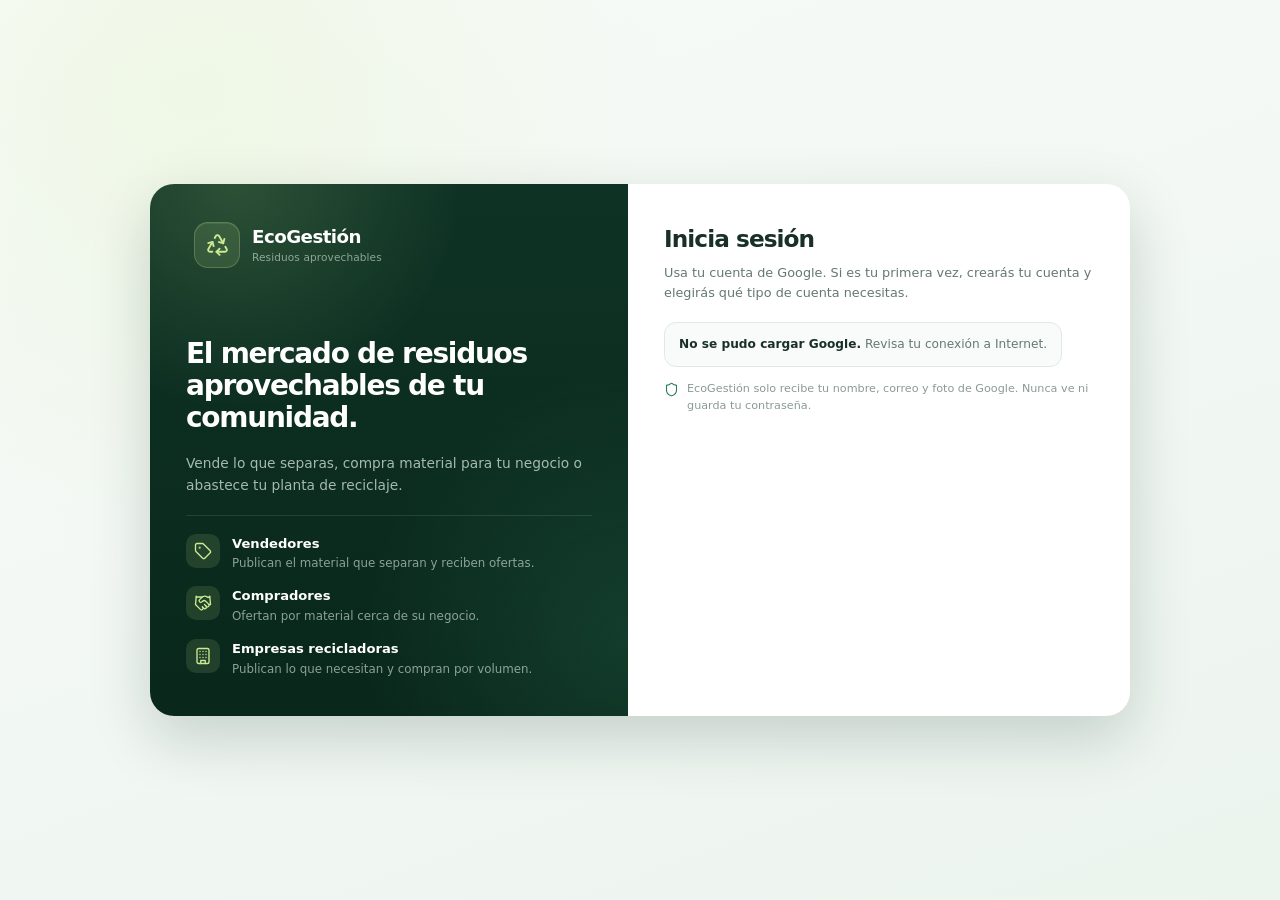
==== commit 71ec4561: "Versión 4: base central en Supabase, réplica SQLite y sin acceso de demostración Co-Authored-By: Cla" ====
--- a/index.html
+++ b/index.html
@@ -291,34 +291,30 @@
                     <svg class="icono" aria-hidden="true"><use href="#i-salir"></use></svg>
                 </button>
             </div>
-            <div class="panel-bd" data-permiso="inventario.gestionar">
+            <div class="panel-bd">
                 <div class="panel-bd-titulo">
                     <svg class="icono" aria-hidden="true"><use href="#i-base-datos"></use></svg>
-                    <span>Base de datos SQLite</span>
-                </div>
-                <div class="estado-bd" title="La base se guarda en este navegador">
+                    <span>Base de datos</span>
+                </div>
+                <div class="estado-bd" title="Base central en Supabase con réplica SQLite local">
                     <span class="punto-estado" id="punto-estado"></span>
                     <div>
-                        <strong id="estado-guardado">Guardado automático</strong>
+                        <strong id="estado-guardado">Conectando…</strong>
                         <small id="ultimo-guardado">Iniciando…</small>
                     </div>
                 </div>
                 <div class="botones-bd">
+                    <button type="button" class="boton-bd" id="btn-sincronizar">
+                        <svg class="icono" aria-hidden="true"><use href="#i-actualizar"></use></svg>
+                        Sincronizar
+                    </button>
                     <button type="button" class="boton-bd" id="btn-descargar-bd">
                         <svg class="icono" aria-hidden="true"><use href="#i-descargar"></use></svg>
-                        Descargar
+                        Copia
                     </button>
-                    <button type="button" class="boton-bd" id="btn-cargar-bd">
-                        <svg class="icono" aria-hidden="true"><use href="#i-subir"></use></svg>
-                        Cargar
-                    </button>
-                </div>
-                <button type="button" class="boton-restaurar" id="btn-restaurar-demo">
-                    <svg class="icono" aria-hidden="true"><use href="#i-actualizar"></use></svg>
-                    Restaurar demo
-                </button>
+                </div>
             </div>
-            <p class="nota-local">Los datos viven en este navegador. No hay sincronización entre equipos.</p>
+            <p class="nota-local">Los datos se guardan en Supabase. Cada navegador trabaja con una réplica SQLite que se actualiza sola.</p>
         </div>
     </aside>
 
@@ -1930,11 +1926,10 @@
             <div class="error-icono">
                 <svg class="icono" aria-hidden="true"><use href="#i-alerta"></use></svg>
             </div>
-            <h2>No se pudo iniciar la base de datos</h2>
+            <h2>No se pudo iniciar EcoGestión</h2>
             <p id="mensaje-error">Ocurrió un error inesperado.</p>
             <div class="error-acciones">
                 <button type="button" class="boton boton-primario" id="btn-reintentar">Reintentar</button>
-                <button type="button" class="boton boton-secundario" id="btn-reiniciar-bd">Restaurar base demo</button>
             </div>
             <small>Si el problema persiste, verifica que el archivo <code>js/lib/sql-asm.js</code> exista.</small>
         </div>
@@ -1974,7 +1969,7 @@
             <section class="acceso-tarjeta">
                 <div id="paso-acceso">
                     <h2>Inicia sesión</h2>
-                    <p class="acceso-subtitulo">Usa tu cuenta de Google. Si es tu primera vez, crearemos tu cuenta y elegirás qué tipo de cuenta necesitas.</p>
+                    <p class="acceso-subtitulo">Usa tu cuenta de Google. Si es tu primera vez, crearás tu cuenta y elegirás qué tipo de cuenta necesitas.</p>
                     <div class="acceso-error" id="acceso-error" role="alert" hidden></div>
                     <div class="acceso-google" id="acceso-google">
                         <div class="boton-google" id="boton-google"></div>
@@ -1985,14 +1980,7 @@
                         EcoGestión solo recibe tu nombre, correo y foto de Google. Nunca ve ni guarda tu contraseña.
                     </p>
 
-                    <div class="acceso-demo" id="acceso-demo" hidden>
-                        <div class="separador-acceso"><span>Acceso de demostración</span></div>
-                        <p class="aviso-demo">
-                            <svg class="icono" aria-hidden="true"><use href="#i-alerta"></use></svg>
-                            <span>Entra con una cuenta de prueba, sin Google. <strong>No es un inicio de sesión real</strong>: úsalo solo para presentar el sistema. Se desactiva en <code>js/config.js</code>.</span>
-                        </p>
-                        <div class="lista-demo" id="lista-demo"></div>
-                    </div>
+                    <p class="aviso-acceso acceso-cargando" id="acceso-cargando" hidden>Conectando con el servidor…</p>
                 </div>
 
                 <div id="paso-registro" hidden>
@@ -2076,7 +2064,6 @@
 
     <div class="toasts" id="toasts" aria-live="polite" aria-atomic="false"></div>
 
-    <input type="file" id="input-importar-bd" accept=".sqlite,.sqlite3,.db,application/x-sqlite3,application/octet-stream" hidden>
 
     <noscript>
         <div class="aviso-noscript">
@@ -2086,7 +2073,6 @@
 
     <script src="js/lib/sql-asm.js"></script>
     <script src="js/utilidades.js"></script>
-    <script src="js/almacenamiento.js"></script>
     <script src="js/datos_sql.js"></script>
     <script src="js/database.js"></script>
     <script src="js/materiales.js"></script>
@@ -2097,6 +2083,7 @@
     <script src="js/panel.js"></script>
     <!-- Ampliación: cuentas, roles y mercado -->
     <script src="js/config.js"></script>
+    <script src="js/nube.js"></script>
     <script src="js/sesion.js"></script>
     <script src="js/perfil.js"></script>
     <script src="js/mercado.js"></script>
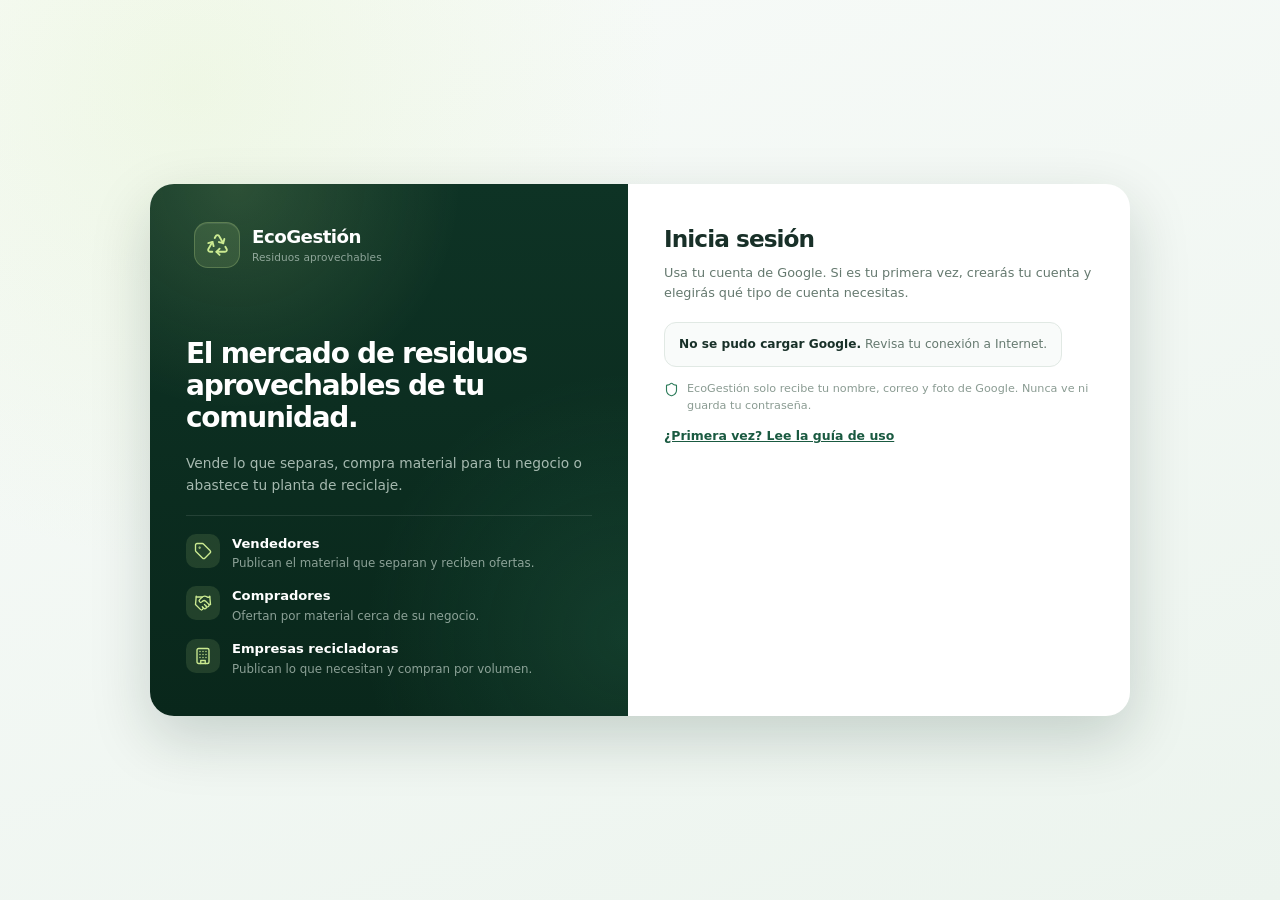
==== commit 2bdef7ed: "Documentación: guía de uso para usuarios, guía para desarrolladores y pruebas reproducibles Co-Autho" ====
--- a/index.html
+++ b/index.html
@@ -276,6 +276,10 @@
                 <svg class="icono" aria-hidden="true"><use href="#i-usuario"></use></svg>
                 <span>Mi perfil</span>
             </button>
+            <a class="menu-item" href="ayuda.html" target="_blank" rel="noopener" data-permiso="perfil.editar">
+                <svg class="icono" aria-hidden="true"><use href="#i-info"></use></svg>
+                <span>Guía de uso</span>
+            </a>
         </nav>
 
         <div class="barra-lateral-pie">
@@ -291,7 +295,7 @@
                     <svg class="icono" aria-hidden="true"><use href="#i-salir"></use></svg>
                 </button>
             </div>
-            <div class="panel-bd">
+            <div class="panel-bd" data-permiso="usuarios.gestionar">
                 <div class="panel-bd-titulo">
                     <svg class="icono" aria-hidden="true"><use href="#i-base-datos"></use></svg>
                     <span>Base de datos</span>
@@ -1979,6 +1983,9 @@
                         <svg class="icono" aria-hidden="true"><use href="#i-escudo"></use></svg>
                         EcoGestión solo recibe tu nombre, correo y foto de Google. Nunca ve ni guarda tu contraseña.
                     </p>
+                    <p class="enlace-ayuda">
+                        <a href="ayuda.html" target="_blank" rel="noopener">¿Primera vez? Lee la guía de uso</a>
+                    </p>
 
                     <p class="aviso-acceso acceso-cargando" id="acceso-cargando" hidden>Conectando con el servidor…</p>
                 </div>
--- a/css/mercado.css
+++ b/css/mercado.css
@@ -108,6 +108,20 @@
 .boton-salir .icono {
     width: 17px;
     height: 17px;
+}
+
+a.menu-item {
+    text-decoration: none;
+}
+
+.enlace-ayuda {
+    margin: 12px 0 0;
+    font-size: 0.78rem;
+}
+
+.enlace-ayuda a {
+    color: var(--verde-700);
+    font-weight: 650;
 }
 
 /* --------------------------------- Avatares --------------------------------- */
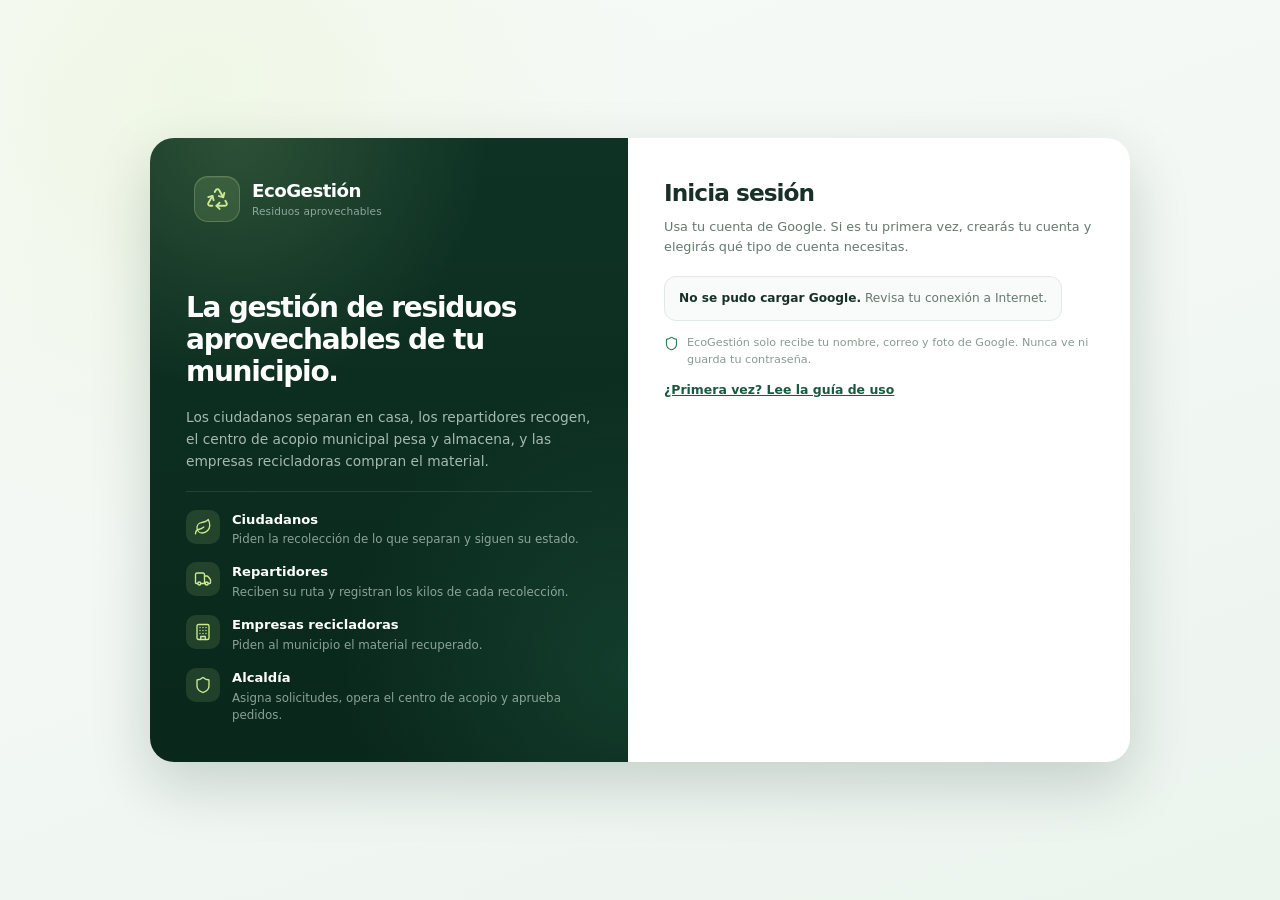
==== commit 4654f528: "Versión 5: gestión municipal de residuos aprovechables - Tipos de cuenta: administrador (por municip" ====
--- a/index.html
+++ b/index.html
@@ -3,10 +3,10 @@
 <head>
     <meta charset="UTF-8">
     <meta name="viewport" content="width=device-width, initial-scale=1.0">
-    <meta name="description" content="EcoGestión: sistema local de gestión de residuos aprovechables con SQLite en el navegador.">
+    <meta name="description" content="EcoGestión: gestión municipal de residuos aprovechables. Ciudadanos, repartidores, centro de acopio y empresas recicladoras.">
     <title>EcoGestión · Gestión de residuos aprovechables</title>
     <link rel="stylesheet" href="css/estilos.css">
-    <link rel="stylesheet" href="css/mercado.css">
+    <link rel="stylesheet" href="css/componentes.css">
 </head>
 <body>
     <a class="saltar-contenido" href="#contenido-principal">Saltar al contenido principal</a>
@@ -212,30 +212,45 @@
             </div>
             <div class="marca-texto">
                 <strong>EcoGestión</strong>
-                <span>Residuos aprovechables</span>
+                <span id="marca-municipio">Residuos aprovechables</span>
             </div>
         </div>
 
         <nav class="menu" aria-label="Módulos del sistema">
-            <p class="menu-titulo" data-permiso="inventario.gestionar">Operación</p>
+            <p class="menu-titulo" data-permiso="solicitudes.gestionar">Gestión municipal</p>
             <button type="button" class="menu-item activo" data-vista="panel" data-permiso="inventario.gestionar" aria-current="page">
                 <svg class="icono" aria-hidden="true"><use href="#i-panel"></use></svg>
                 <span>Panel principal</span>
             </button>
+            <button type="button" class="menu-item" data-vista="solicitudes" data-permiso="solicitudes.gestionar">
+                <svg class="icono" aria-hidden="true"><use href="#i-camion"></use></svg>
+                <span>Solicitudes</span>
+                <span class="menu-contador" id="menu-contador-solicitudes" hidden></span>
+            </button>
+            <button type="button" class="menu-item" data-vista="pedidos" data-permiso="pedidos.gestionar">
+                <svg class="icono" aria-hidden="true"><use href="#i-empresa"></use></svg>
+                <span>Pedidos de empresas</span>
+                <span class="menu-contador" id="menu-contador-pedidos" hidden></span>
+            </button>
+            <button type="button" class="menu-item" data-vista="administracion" data-permiso="usuarios.gestionar">
+                <svg class="icono" aria-hidden="true"><use href="#i-usuarios"></use></svg>
+                <span>Usuarios</span>
+                <span class="menu-contador" id="menu-contador-usuarios" hidden></span>
+            </button>
+
+            <p class="menu-titulo menu-titulo-secundario" data-permiso="inventario.gestionar">Centro de acopio</p>
             <button type="button" class="menu-item" data-vista="materiales" data-permiso="inventario.gestionar">
                 <svg class="icono" aria-hidden="true"><use href="#i-caja"></use></svg>
                 <span>Materiales</span>
             </button>
             <button type="button" class="menu-item" data-vista="recolecciones" data-permiso="inventario.gestionar">
-                <svg class="icono" aria-hidden="true"><use href="#i-camion"></use></svg>
+                <svg class="icono" aria-hidden="true"><use href="#i-reciclar"></use></svg>
                 <span>Recolecciones</span>
             </button>
             <button type="button" class="menu-item" data-vista="inventario" data-permiso="inventario.gestionar">
                 <svg class="icono" aria-hidden="true"><use href="#i-almacen"></use></svg>
                 <span>Inventario</span>
             </button>
-
-            <p class="menu-titulo menu-titulo-secundario" data-permiso="inventario.gestionar">Análisis</p>
             <button type="button" class="menu-item" data-vista="historial" data-permiso="inventario.gestionar">
                 <svg class="icono" aria-hidden="true"><use href="#i-historial"></use></svg>
                 <span>Historial</span>
@@ -245,30 +260,23 @@
                 <span>Reportes</span>
             </button>
 
-            <!-- Ampliación: mercado, administración y cuenta -->
-            <p class="menu-titulo menu-titulo-secundario" data-permiso="mercado.consultar">Mercado</p>
-            <button type="button" class="menu-item" data-vista="mercado" data-permiso="mercado.consultar">
-                <svg class="icono" aria-hidden="true"><use href="#i-mercado"></use></svg>
-                <span>Mercado</span>
+            <p class="menu-titulo" data-permiso="solicitudes.crear">Reciclaje en casa</p>
+            <button type="button" class="menu-item" data-vista="mis-solicitudes" data-permiso="solicitudes.crear">
+                <svg class="icono" aria-hidden="true"><use href="#i-hoja"></use></svg>
+                <span>Mis solicitudes</span>
             </button>
-            <button type="button" class="menu-item" data-vista="publicaciones" data-permiso="publicaciones.gestionar">
-                <svg class="icono" aria-hidden="true"><use href="#i-etiqueta"></use></svg>
-                <span>Mis publicaciones</span>
+
+            <p class="menu-titulo" data-permiso="recolecciones.realizar">Recolección</p>
+            <button type="button" class="menu-item" data-vista="rutas" data-permiso="recolecciones.realizar">
+                <svg class="icono" aria-hidden="true"><use href="#i-camion"></use></svg>
+                <span>Mis rutas</span>
+                <span class="menu-contador" id="menu-contador-rutas" hidden></span>
             </button>
-            <button type="button" class="menu-item" data-vista="ofertas" data-permiso="ofertas.recibir ofertas.enviar">
-                <svg class="icono" aria-hidden="true"><use href="#i-oferta"></use></svg>
-                <span>Ofertas</span>
-                <span class="menu-contador" id="menu-contador-ofertas" hidden></span>
-            </button>
-            <button type="button" class="menu-item" data-vista="empresa" data-permiso="empresa.gestionar">
+
+            <p class="menu-titulo" data-permiso="pedidos.crear">Empresa</p>
+            <button type="button" class="menu-item" data-vista="empresa" data-permiso="pedidos.crear empresa.gestionar">
                 <svg class="icono" aria-hidden="true"><use href="#i-empresa"></use></svg>
                 <span>Panel empresarial</span>
-            </button>
-
-            <p class="menu-titulo menu-titulo-secundario" data-permiso="usuarios.gestionar mercado.supervisar">Administración</p>
-            <button type="button" class="menu-item" data-vista="administracion" data-permiso="usuarios.gestionar mercado.supervisar">
-                <svg class="icono" aria-hidden="true"><use href="#i-usuarios"></use></svg>
-                <span>Usuarios y supervisión</span>
             </button>
 
             <p class="menu-titulo menu-titulo-secundario" data-permiso="perfil.editar">Cuenta</p>
@@ -352,13 +360,15 @@
                 <div class="bienvenida">
                     <div class="bienvenida-texto">
                         <span class="etiqueta">Resumen operativo</span>
-                        <h2>Material aprovechable bajo control.</h2>
+                        <h2 id="bienvenida-titulo">Material aprovechable bajo control.</h2>
                         <p id="bienvenida-detalle">Consulta el estado del inventario y la actividad más reciente.</p>
                     </div>
                     <div class="bienvenida-icono" aria-hidden="true">
                         <svg><use href="#i-hoja-doble"></use></svg>
                     </div>
                 </div>
+
+                <div class="pendientes-municipio" id="panel-municipio"></div>
 
                 <div class="grid-kpis">
                     <article class="kpi">
@@ -812,196 +822,80 @@
             </section>
 
             <!-- =========== AMPLIACIÓN: CUENTAS Y MERCADO =========== -->
-            <!-- ============ MERCADO ============ -->
-            <section class="vista" id="vista-mercado" data-titulo="Mercado" data-subtitulo="Materiales aprovechables publicados por los vendedores">
+            <!-- ============ MIS SOLICITUDES (ciudadano) ============ -->
+            <section class="vista" id="vista-mis-solicitudes" data-titulo="Mis solicitudes" data-subtitulo="Recolección de tus residuos separados">
+                <div class="bienvenida bienvenida-ciudadano">
+                    <div class="bienvenida-texto">
+                        <span class="etiqueta" id="ciudadano-municipio">Tu municipio</span>
+                        <h2>Separa en casa, nosotros lo recogemos.</h2>
+                        <p>Pide la recolección de tus residuos aprovechables. El municipio asigna un repartidor y aquí ves en qué va tu solicitud.</p>
+                        <button type="button" class="boton boton-primario" id="btn-nueva-solicitud">
+                            <svg class="icono" aria-hidden="true"><use href="#i-mas"></use></svg>
+                            Solicitar recolección
+                        </button>
+                    </div>
+                    <div class="bienvenida-icono" aria-hidden="true">
+                        <svg><use href="#i-camion"></use></svg>
+                    </div>
+                </div>
+
+                <div class="fila-resumen fila-resumen-4">
+                    <div class="mini-card"><span class="mini-card-etiqueta">En espera</span><strong id="ciudadano-pendientes">0</strong></div>
+                    <div class="mini-card"><span class="mini-card-etiqueta">Con repartidor</span><strong id="ciudadano-asignadas">0</strong></div>
+                    <div class="mini-card"><span class="mini-card-etiqueta">Recolectadas</span><strong id="ciudadano-recolectadas">0</strong></div>
+                    <div class="mini-card"><span class="mini-card-etiqueta">Kilos aprovechados</span><strong id="ciudadano-kilos">0 kg</strong></div>
+                </div>
+
+                <div class="grid-solicitudes" id="lista-mis-solicitudes"></div>
+                <div class="estado-vacio" id="mis-solicitudes-vacio" hidden>
+                    <svg class="icono" aria-hidden="true"><use href="#i-hoja"></use></svg>
+                    <h3>Todavía no has pedido una recolección</h3>
+                    <p>Separa plástico, papel y cartón, vidrio y metal, limpios y secos, y pulsa “Solicitar recolección”.</p>
+                </div>
+
+                <article class="tarjeta tarjeta-separada">
+                    <div class="tarjeta-cabecera tarjeta-cabecera-simple">
+                        <div>
+                            <h3>Cómo separar</h3>
+                            <p>Material limpio y seco se aprovecha mejor.</p>
+                        </div>
+                    </div>
+                    <div class="guia-separacion">
+                        <div><span class="insignia insignia-tipo" data-tipo="Plástico">Plástico</span><p>Botellas, envases y bolsas. Enjuágalos y aplasta las botellas.</p></div>
+                        <div><span class="insignia insignia-tipo" data-tipo="Papel y cartón">Papel y cartón</span><p>Cajas, periódico y hojas. Secos, doblados y sin grasa.</p></div>
+                        <div><span class="insignia insignia-tipo" data-tipo="Vidrio">Vidrio</span><p>Botellas y frascos sin tapa. Envuelve los vidrios rotos.</p></div>
+                        <div><span class="insignia insignia-tipo" data-tipo="Metal">Metal</span><p>Latas, tapas y chatarra pequeña. Vacías y limpias.</p></div>
+                    </div>
+                </article>
+            </section>
+
+            <!-- ============ MIS RUTAS (repartidor) ============ -->
+            <section class="vista" id="vista-rutas" data-titulo="Mis rutas" data-subtitulo="Solicitudes asignadas para recoger">
+                <div class="fila-resumen fila-resumen-4">
+                    <div class="mini-card"><span class="mini-card-etiqueta">Por recoger</span><strong id="rutas-asignadas">0</strong></div>
+                    <div class="mini-card"><span class="mini-card-etiqueta">Para hoy o antes</span><strong id="rutas-hoy">0</strong></div>
+                    <div class="mini-card"><span class="mini-card-etiqueta">Recogidas este mes</span><strong id="rutas-mes">0</strong></div>
+                    <div class="mini-card"><span class="mini-card-etiqueta">Kilos este mes</span><strong id="rutas-kilos">0 kg</strong></div>
+                </div>
+
                 <div class="encabezado-vista">
                     <div>
-                        <h2>Mercado de materiales</h2>
-                        <p>Compra directamente a quienes separan y recolectan residuos aprovechables.</p>
-                    </div>
-                    <button type="button" class="boton boton-primario" id="btn-mercado-publicar" data-permiso="publicaciones.gestionar">
-                        <svg class="icono" aria-hidden="true"><use href="#i-mas"></use></svg>
-                        Publicar material
-                    </button>
-                </div>
-
-                <div class="pestanas" role="tablist" aria-label="Secciones del mercado">
-                    <button type="button" class="pestana activa" role="tab" data-pestana="publicaciones" aria-selected="true">Publicaciones</button>
-                    <button type="button" class="pestana" role="tab" data-pestana="necesidades" aria-selected="false">Necesidades de empresas</button>
-                </div>
-
-                <div class="tarjeta tarjeta-filtros">
-                    <div class="chips-filtro" id="mercado-tipos" role="group" aria-label="Filtrar por tipo de residuo"></div>
-                    <div class="barra-herramientas barra-herramientas-mercado">
-                        <div class="buscador" id="mercado-herramientas-publicaciones">
-                            <svg class="icono" aria-hidden="true"><use href="#i-buscar"></use></svg>
-                            <input type="search" id="mercado-buscar" placeholder="Buscar material…" autocomplete="off" aria-label="Buscar material">
-                        </div>
-                        <div class="buscador">
-                            <svg class="icono" aria-hidden="true"><use href="#i-ubicacion"></use></svg>
-                            <input type="search" id="mercado-ubicacion" placeholder="Ciudad o barrio…" autocomplete="off" aria-label="Filtrar por ubicación">
-                        </div>
-                        <div class="selector-filtro">
-                            <svg class="icono" aria-hidden="true"><use href="#i-filtro"></use></svg>
-                            <select id="mercado-orden" aria-label="Ordenar publicaciones">
-                                <option value="recientes">Más recientes</option>
-                                <option value="precio-asc">Menor precio</option>
-                                <option value="precio-desc">Mayor precio</option>
-                                <option value="cantidad">Mayor cantidad</option>
-                            </select>
-                        </div>
-                    </div>
-                </div>
-
-                <div id="mercado-panel-publicaciones">
-                    <div class="fila-conteo">
-                        <span class="contador-resultados" id="mercado-conteo" aria-live="polite">0 publicaciones</span>
-                        <button type="button" class="chip-activo" id="mercado-filtro-vendedor" hidden>
-                            <span></span>
-                            <svg class="icono" aria-hidden="true"><use href="#i-cerrar"></use></svg>
-                        </button>
-                    </div>
-                    <div class="grid-publicaciones" id="mercado-grid"></div>
-                    <div class="tarjeta estado-vacio" id="mercado-vacio" hidden>
-                        <svg class="icono" aria-hidden="true"><use href="#i-mercado"></use></svg>
-                        <h3>No hay publicaciones con esos filtros</h3>
-                        <p>Prueba con otro tipo de residuo o con otra ubicación.</p>
-                    </div>
-                </div>
-
-                <div id="mercado-panel-necesidades" hidden>
-                    <div class="fila-conteo">
-                        <span class="contador-resultados" id="necesidades-conteo" aria-live="polite">0 necesidades</span>
-                    </div>
-                    <div class="grid-publicaciones" id="necesidades-grid"></div>
-                    <div class="tarjeta estado-vacio" id="necesidades-vacio" hidden>
-                        <svg class="icono" aria-hidden="true"><use href="#i-empresa"></use></svg>
-                        <h3>No hay necesidades publicadas</h3>
-                        <p>Las empresas recicladoras publican aquí los materiales que quieren comprar.</p>
-                    </div>
-                </div>
-            </section>
-
-            <!-- ============ MIS PUBLICACIONES ============ -->
-            <section class="vista" id="vista-publicaciones" data-titulo="Mis publicaciones" data-subtitulo="Materiales que ofreces en el mercado">
-                <div class="encabezado-vista">
-                    <div>
-                        <h2>Mis publicaciones</h2>
-                        <p>Publica, edita o retira los materiales que ofreces.</p>
-                    </div>
-                    <button type="button" class="boton boton-primario" id="btn-nueva-publicacion">
-                        <svg class="icono" aria-hidden="true"><use href="#i-mas"></use></svg>
-                        Nueva publicación
-                    </button>
-                </div>
-
-                <div class="fila-resumen fila-resumen-4">
-                    <div class="mini-card"><span class="mini-card-etiqueta">Publicaciones activas</span><strong id="pub-activas">0</strong></div>
-                    <div class="mini-card"><span class="mini-card-etiqueta">Ofertas por responder</span><strong id="pub-pendientes">0</strong></div>
-                    <div class="mini-card"><span class="mini-card-etiqueta">Ventas completadas</span><strong id="pub-ventas">0</strong></div>
-                    <div class="mini-card"><span class="mini-card-etiqueta">Ingresos por ventas</span><strong id="pub-ingresos">$ 0</strong></div>
-                </div>
-
-                <div class="tarjeta">
-                    <div class="tabla-contenedor">
-                        <table>
-                            <thead>
-                                <tr>
-                                    <th>Material</th>
-                                    <th>Tipo</th>
-                                    <th class="texto-derecha">Disponible</th>
-                                    <th class="texto-derecha">Precio</th>
-                                    <th>Estado</th>
-                                    <th class="texto-derecha">Ofertas</th>
-                                    <th class="texto-derecha">Acciones</th>
-                                </tr>
-                            </thead>
-                            <tbody id="tabla-publicaciones-body"></tbody>
-                        </table>
-                    </div>
-                    <div class="estado-vacio" id="publicaciones-vacio" hidden>
-                        <svg class="icono" aria-hidden="true"><use href="#i-etiqueta"></use></svg>
-                        <h3>Aún no tienes publicaciones</h3>
-                        <p>Usa “Nueva publicación” para ofrecer tu primer material.</p>
-                    </div>
-                </div>
-                <p class="nota-pie">
-                    <svg class="icono" aria-hidden="true"><use href="#i-info"></use></svg>
-                    Una publicación que ya recibió ofertas no se puede eliminar, para conservar el historial; puedes retirarla del mercado.
-                </p>
-            </section>
-
-            <!-- ============ OFERTAS ============ -->
-            <section class="vista" id="vista-ofertas" data-titulo="Ofertas" data-subtitulo="Negociaciones de compra y venta">
-                <div class="encabezado-vista">
-                    <div>
-                        <h2>Ofertas y negociaciones</h2>
-                        <p>Consulta el estado de cada oferta y responde a tiempo.</p>
-                    </div>
-                </div>
-
-                <div class="fila-resumen fila-resumen-4">
-                    <div class="mini-card"><span class="mini-card-etiqueta">Ofertas pendientes</span><strong id="ofertas-pendientes">0</strong></div>
-                    <div class="mini-card"><span class="mini-card-etiqueta">Operaciones en curso</span><strong id="ofertas-en-curso">0</strong></div>
-                    <div class="mini-card"><span class="mini-card-etiqueta">Operaciones completadas</span><strong id="ofertas-completadas">0</strong></div>
-                    <div class="mini-card"><span class="mini-card-etiqueta" id="ofertas-valor-etiqueta">Total</span><strong id="ofertas-valor">$ 0</strong></div>
-                </div>
-
-                <div class="pestanas" role="tablist" aria-label="Tipo de negociación">
-                    <button type="button" class="pestana" role="tab" data-pestana="recibidas">Ofertas recibidas</button>
-                    <button type="button" class="pestana" role="tab" data-pestana="enviadas">Ofertas enviadas</button>
-                    <button type="button" class="pestana" role="tab" data-pestana="operaciones"><span id="pestana-operaciones-texto">Historial</span></button>
-                </div>
-
-                <div class="tarjeta" id="ofertas-panel-recibidas" hidden>
-                    <div class="barra-herramientas">
-                        <div class="selector-filtro">
-                            <svg class="icono" aria-hidden="true"><use href="#i-filtro"></use></svg>
-                            <select id="filtro-recibidas" aria-label="Filtrar por estado">
-                                <option value="">Todos los estados</option>
-                                <option value="Pendiente">Pendiente</option>
-                                <option value="Aceptada">Aceptada</option>
-                                <option value="Rechazada">Rechazada</option>
-                                <option value="Cancelada">Cancelada</option>
-                                <option value="Completada">Completada</option>
-                            </select>
-                        </div>
-                    </div>
-                    <div class="tabla-contenedor">
-                        <table>
-                            <thead>
-                                <tr>
-                                    <th>Fecha</th>
-                                    <th>Comprador</th>
-                                    <th>Material</th>
-                                    <th class="texto-derecha">Cantidad</th>
-                                    <th class="texto-derecha">Oferta</th>
-                                    <th>Estado</th>
-                                    <th class="texto-derecha">Acciones</th>
-                                </tr>
-                            </thead>
-                            <tbody id="tabla-recibidas-body"></tbody>
-                        </table>
-                    </div>
-                    <div class="estado-vacio" id="recibidas-vacio" hidden>
-                        <svg class="icono" aria-hidden="true"><use href="#i-oferta"></use></svg>
-                        <h3>No hay ofertas recibidas</h3>
-                        <p>Cuando un comprador oferte por tus publicaciones, aparecerá aquí.</p>
-                    </div>
-                </div>
-
-                <div class="tarjeta" id="ofertas-panel-enviadas" hidden>
-                    <div class="barra-herramientas">
-                        <div class="selector-filtro">
-                            <svg class="icono" aria-hidden="true"><use href="#i-filtro"></use></svg>
-                            <select id="filtro-enviadas" aria-label="Filtrar por estado">
-                                <option value="">Todos los estados</option>
-                                <option value="Pendiente">Pendiente</option>
-                                <option value="Aceptada">Aceptada</option>
-                                <option value="Rechazada">Rechazada</option>
-                                <option value="Cancelada">Cancelada</option>
-                                <option value="Completada">Completada</option>
-                            </select>
+                        <h2>Por recoger</h2>
+                        <p>Ordenadas por la fecha que pidió el ciudadano.</p>
+                    </div>
+                </div>
+                <div class="grid-solicitudes" id="lista-rutas"></div>
+                <div class="estado-vacio" id="rutas-vacio" hidden>
+                    <svg class="icono" aria-hidden="true"><use href="#i-camion"></use></svg>
+                    <h3>No tienes recolecciones asignadas</h3>
+                    <p>Cuando el administrador te asigne una solicitud, aparecerá aquí.</p>
+                </div>
+
+                <article class="tarjeta tarjeta-separada">
+                    <div class="tarjeta-cabecera tarjeta-cabecera-simple">
+                        <div>
+                            <h3>Mis recolecciones</h3>
+                            <p>Lo que has llevado al centro de acopio.</p>
                         </div>
                     </div>
                     <div class="tabla-contenedor">
@@ -1010,373 +904,312 @@
                                 <tr>
                                     <th>Fecha</th>
                                     <th>Material</th>
-                                    <th>Vendedor</th>
                                     <th class="texto-derecha">Cantidad</th>
-                                    <th class="texto-derecha">Oferta</th>
+                                    <th>Solicitud</th>
+                                </tr>
+                            </thead>
+                            <tbody id="tabla-rutas-historial"></tbody>
+                        </table>
+                    </div>
+                    <div class="estado-vacio compacto" id="rutas-historial-vacio" hidden>
+                        <svg class="icono" aria-hidden="true"><use href="#i-historial"></use></svg>
+                        <h3>Sin recolecciones todavía</h3>
+                        <p>Aquí verás cada material que registres.</p>
+                    </div>
+                </article>
+            </section>
+
+            <!-- ============ SOLICITUDES (administrador) ============ -->
+            <section class="vista" id="vista-solicitudes" data-titulo="Solicitudes de recolección" data-subtitulo="Pedidos de los ciudadanos del municipio">
+                <div class="fila-resumen fila-resumen-4">
+                    <div class="mini-card"><span class="mini-card-etiqueta">Sin asignar</span><strong id="sol-pendientes">0</strong></div>
+                    <div class="mini-card"><span class="mini-card-etiqueta">Asignadas</span><strong id="sol-asignadas">0</strong></div>
+                    <div class="mini-card"><span class="mini-card-etiqueta">Recolectadas este mes</span><strong id="sol-mes">0</strong></div>
+                    <div class="mini-card"><span class="mini-card-etiqueta">Repartidores activos</span><strong id="sol-repartidores">0</strong></div>
+                </div>
+                <div class="tarjeta">
+                    <div class="barra-herramientas">
+                        <div class="chips-filtro" id="sol-filtro-estado" role="group" aria-label="Filtrar por estado">
+                            <button type="button" class="chip-filtro chip-activo" data-estado="abiertas">Abiertas</button>
+                            <button type="button" class="chip-filtro" data-estado="Pendiente">Sin asignar</button>
+                            <button type="button" class="chip-filtro" data-estado="Asignada">Asignadas</button>
+                            <button type="button" class="chip-filtro" data-estado="Recolectada">Recolectadas</button>
+                            <button type="button" class="chip-filtro" data-estado="cerradas">Canceladas y rechazadas</button>
+                        </div>
+                        <div class="buscador">
+                            <svg class="icono" aria-hidden="true"><use href="#i-buscar"></use></svg>
+                            <input type="search" id="sol-buscar" placeholder="Ciudadano, dirección o repartidor…" autocomplete="off" aria-label="Buscar solicitudes">
+                        </div>
+                        <span class="contador-resultados" id="sol-conteo" aria-live="polite">0 solicitudes</span>
+                    </div>
+                    <div class="tabla-contenedor">
+                        <table>
+                            <thead>
+                                <tr>
+                                    <th>Solicitud</th>
+                                    <th>Ciudadano y dirección</th>
+                                    <th>Residuos</th>
+                                    <th>Cuándo</th>
                                     <th>Estado</th>
                                     <th class="texto-derecha">Acciones</th>
                                 </tr>
                             </thead>
-                            <tbody id="tabla-enviadas-body"></tbody>
+                            <tbody id="tabla-solicitudes-body"></tbody>
                         </table>
                     </div>
-                    <div class="estado-vacio" id="enviadas-vacio" hidden>
-                        <svg class="icono" aria-hidden="true"><use href="#i-oferta"></use></svg>
-                        <h3>Aún no has enviado ofertas</h3>
-                        <p>Busca material en el Mercado y usa “Hacer oferta”.</p>
-                    </div>
-                </div>
-
-                <div class="tarjeta" id="ofertas-panel-operaciones" hidden>
+                    <div class="estado-vacio" id="solicitudes-vacio" hidden>
+                        <svg class="icono" aria-hidden="true"><use href="#i-camion"></use></svg>
+                        <h3>No hay solicitudes con ese filtro</h3>
+                        <p>Las solicitudes nuevas de los ciudadanos aparecen en “Sin asignar”.</p>
+                    </div>
+                </div>
+            </section>
+
+            <!-- ============ PEDIDOS DE EMPRESAS (administrador) ============ -->
+            <section class="vista" id="vista-pedidos" data-titulo="Pedidos de empresas" data-subtitulo="Venta del material recuperado a empresas recicladoras">
+                <div class="fila-resumen fila-resumen-4">
+                    <div class="mini-card"><span class="mini-card-etiqueta">Por responder</span><strong id="ped-pendientes">0</strong></div>
+                    <div class="mini-card"><span class="mini-card-etiqueta">Aprobados por entregar</span><strong id="ped-aprobados">0</strong></div>
+                    <div class="mini-card"><span class="mini-card-etiqueta">Entregados</span><strong id="ped-entregados">0</strong></div>
+                    <div class="mini-card"><span class="mini-card-etiqueta">Valor entregado</span><strong id="ped-valor">$ 0</strong></div>
+                </div>
+                <div class="tarjeta">
                     <div class="barra-herramientas">
-                        <div class="selector-filtro">
-                            <svg class="icono" aria-hidden="true"><use href="#i-filtro"></use></svg>
-                            <select id="filtro-operaciones" aria-label="Filtrar por estado de la operación">
-                                <option value="">Todos los estados</option>
-                                <option value="En curso">En curso</option>
-                                <option value="Completada">Completada</option>
-                                <option value="Cancelada">Cancelada</option>
-                            </select>
-                        </div>
+                        <div class="chips-filtro" id="ped-filtro-estado" role="group" aria-label="Filtrar por estado">
+                            <button type="button" class="chip-filtro chip-activo" data-estado="abiertos">Abiertos</button>
+                            <button type="button" class="chip-filtro" data-estado="Pendiente">Por responder</button>
+                            <button type="button" class="chip-filtro" data-estado="Aprobado">Aprobados</button>
+                            <button type="button" class="chip-filtro" data-estado="Entregado">Entregados</button>
+                            <button type="button" class="chip-filtro" data-estado="cerrados">Rechazados y cancelados</button>
+                        </div>
+                        <span class="contador-resultados" id="ped-conteo" aria-live="polite">0 pedidos</span>
+                        <button type="button" class="boton boton-secundario boton-pequeno boton-derecha" id="btn-exportar-pedidos">
+                            <svg class="icono" aria-hidden="true"><use href="#i-descargar"></use></svg>
+                            Exportar CSV
+                        </button>
                     </div>
                     <div class="tabla-contenedor">
                         <table>
                             <thead>
                                 <tr>
-                                    <th>Acuerdo</th>
-                                    <th>Tipo</th>
+                                    <th>Pedido</th>
+                                    <th>Empresa</th>
                                     <th>Material</th>
-                                    <th>Contraparte</th>
                                     <th class="texto-derecha">Cantidad</th>
-                                    <th class="texto-derecha">Total</th>
+                                    <th class="texto-derecha">Valor</th>
                                     <th>Estado</th>
-                                    <th>Cierre</th>
+                                    <th class="texto-derecha">Acciones</th>
                                 </tr>
                             </thead>
-                            <tbody id="tabla-operaciones-body"></tbody>
+                            <tbody id="tabla-pedidos-body"></tbody>
                         </table>
                     </div>
-                    <div class="estado-vacio" id="operaciones-vacio" hidden>
-                        <svg class="icono" aria-hidden="true"><use href="#i-historial"></use></svg>
-                        <h3>Sin operaciones registradas</h3>
-                        <p>Una operación se registra cuando el vendedor acepta una oferta.</p>
+                    <div class="estado-vacio" id="pedidos-vacio" hidden>
+                        <svg class="icono" aria-hidden="true"><use href="#i-empresa"></use></svg>
+                        <h3>No hay pedidos con ese filtro</h3>
+                        <p>Las empresas recicladoras del municipio piden material desde su panel.</p>
                     </div>
                 </div>
             </section>
 
             <!-- ============ PANEL EMPRESARIAL ============ -->
-            <section class="vista" id="vista-empresa" data-titulo="Panel empresarial" data-subtitulo="Compras de la empresa recicladora">
-                <div class="encabezado-vista">
-                    <div>
-                        <h2>Panel empresarial</h2>
-                        <p>Publica los materiales que necesitas y encuentra vendedores.</p>
-                    </div>
-                    <button type="button" class="boton boton-secundario" id="btn-empresa-ver-ofertas">
-                        <svg class="icono" aria-hidden="true"><use href="#i-oferta"></use></svg>
-                        Ver ofertas y compras
-                    </button>
-                </div>
-
+            <section class="vista" id="vista-empresa" data-titulo="Panel empresarial" data-subtitulo="Compra de material recuperado al municipio">
                 <div class="fila-resumen fila-resumen-4">
-                    <div class="mini-card"><span class="mini-card-etiqueta">Ofertas pendientes</span><strong id="empresa-pendientes">0</strong></div>
-                    <div class="mini-card"><span class="mini-card-etiqueta">Compras en curso</span><strong id="empresa-en-curso">0</strong></div>
-                    <div class="mini-card"><span class="mini-card-etiqueta">Compras realizadas</span><strong id="empresa-completadas">0</strong></div>
+                    <div class="mini-card"><span class="mini-card-etiqueta">Pedidos por responder</span><strong id="empresa-pendientes">0</strong></div>
+                    <div class="mini-card"><span class="mini-card-etiqueta">Aprobados por recoger</span><strong id="empresa-aprobados">0</strong></div>
+                    <div class="mini-card"><span class="mini-card-etiqueta">Entregados</span><strong id="empresa-entregados">0</strong></div>
                     <div class="mini-card"><span class="mini-card-etiqueta">Total comprado</span><strong id="empresa-invertido">$ 0</strong></div>
                 </div>
 
                 <article class="tarjeta">
                     <div class="tarjeta-cabecera">
                         <div>
-                            <h3>Necesidades de materiales</h3>
-                            <p>Los vendedores las ven en el Mercado, pestaña “Necesidades de empresas”.</p>
-                        </div>
-                        <button type="button" class="boton boton-primario boton-pequeno" id="btn-nueva-necesidad">
-                            <svg class="icono" aria-hidden="true"><use href="#i-mas"></use></svg>
-                            Publicar necesidad
-                        </button>
-                    </div>
+                            <h3>Material disponible en <span id="empresa-municipio">tu municipio</span></h3>
+                            <p>Existencias del centro de acopio municipal, sin lo ya reservado para otras empresas.</p>
+                        </div>
+                    </div>
+                    <p class="aviso-formulario" id="empresa-aviso-sin-perfil" hidden>
+                        <svg class="icono" aria-hidden="true"><use href="#i-info"></use></svg>
+                        Completa el perfil empresarial (más abajo) para poder hacer pedidos.
+                    </p>
                     <div class="tabla-contenedor">
                         <table>
                             <thead>
                                 <tr>
                                     <th>Material</th>
-                                    <th class="texto-derecha">Cantidad (mín. – máx.)</th>
-                                    <th class="texto-derecha">Precio ofrecido</th>
+                                    <th>Categoría</th>
+                                    <th class="texto-derecha">Disponible</th>
+                                    <th class="texto-derecha">Acción</th>
+                                </tr>
+                            </thead>
+                            <tbody id="tabla-disponible-body"></tbody>
+                        </table>
+                    </div>
+                    <div class="estado-vacio compacto" id="disponible-vacio" hidden>
+                        <svg class="icono" aria-hidden="true"><use href="#i-almacen"></use></svg>
+                        <h3>Sin material disponible por ahora</h3>
+                        <p>El inventario crece con cada recolección del municipio. Vuelve pronto.</p>
+                    </div>
+                </article>
+
+                <article class="tarjeta tarjeta-separada">
+                    <div class="tarjeta-cabecera tarjeta-cabecera-simple">
+                        <div>
+                            <h3>Mis pedidos</h3>
+                            <p>El administrador del municipio los aprueba y registra la entrega.</p>
+                        </div>
+                    </div>
+                    <div class="tabla-contenedor">
+                        <table>
+                            <thead>
+                                <tr>
+                                    <th>Pedido</th>
+                                    <th>Material</th>
+                                    <th class="texto-derecha">Cantidad</th>
+                                    <th class="texto-derecha">Valor</th>
+                                    <th>Estado</th>
+                                    <th class="texto-derecha">Acción</th>
+                                </tr>
+                            </thead>
+                            <tbody id="tabla-mis-pedidos-body"></tbody>
+                        </table>
+                    </div>
+                    <div class="estado-vacio compacto" id="mis-pedidos-vacio" hidden>
+                        <svg class="icono" aria-hidden="true"><use href="#i-oferta"></use></svg>
+                        <h3>Sin pedidos todavía</h3>
+                        <p>Elige un material disponible y pulsa “Pedir”.</p>
+                    </div>
+                </article>
+
+                <article class="tarjeta tarjeta-separada">
+                    <div class="tarjeta-cabecera tarjeta-cabecera-simple">
+                        <div>
+                            <h3>Perfil empresarial</h3>
+                            <p>Datos de contacto que ve el administrador del municipio.</p>
+                        </div>
+                    </div>
+                    <form id="form-empresa" class="form-tarjeta" novalidate>
+                        <div class="form-grid">
+                            <div class="campo campo-completo">
+                                <label for="empresa-razon">Nombre o razón social <span class="obligatorio">*</span></label>
+                                <input type="text" id="empresa-razon" maxlength="120" autocomplete="organization">
+                                <small class="error-campo" id="error-empresa-razon"></small>
+                            </div>
+                            <div class="campo">
+                                <label for="empresa-nit">NIT <span class="opcional">(opcional)</span></label>
+                                <input type="text" id="empresa-nit" maxlength="20" placeholder="900123456-7">
+                                <small class="error-campo" id="error-empresa-nit"></small>
+                            </div>
+                            <div class="campo">
+                                <label for="empresa-telefono">Teléfono</label>
+                                <input type="tel" id="empresa-telefono" maxlength="30" autocomplete="tel">
+                                <small class="error-campo" id="error-empresa-telefono"></small>
+                            </div>
+                            <div class="campo">
+                                <label for="empresa-correo">Correo de contacto</label>
+                                <input type="email" id="empresa-correo" maxlength="120" autocomplete="email">
+                                <small class="error-campo" id="error-empresa-correo"></small>
+                            </div>
+                            <div class="campo">
+                                <label for="empresa-direccion">Dirección <span class="opcional">(opcional)</span></label>
+                                <input type="text" id="empresa-direccion" maxlength="150" autocomplete="street-address">
+                                <small class="error-campo" id="error-empresa-direccion"></small>
+                            </div>
+                            <div class="campo campo-completo">
+                                <label for="empresa-descripcion">Qué hace la empresa <span class="opcional">(opcional)</span></label>
+                                <textarea id="empresa-descripcion" rows="3" maxlength="400"></textarea>
+                                <small class="error-campo" id="error-empresa-descripcion"></small>
+                            </div>
+                        </div>
+                        <div class="acciones-formulario">
+                            <button type="submit" class="boton boton-primario">
+                                <svg class="icono" aria-hidden="true"><use href="#i-check"></use></svg>
+                                <span id="btn-guardar-empresa-texto">Guardar cambios</span>
+                            </button>
+                        </div>
+                    </form>
+                </article>
+            </section>
+
+            <!-- ============ ADMINISTRACIÓN ============ -->
+            <section class="vista" id="vista-administracion" data-titulo="Usuarios del municipio" data-subtitulo="Cuentas de ciudadanos, repartidores y empresas">
+                <div class="aviso-pendientes" id="admin-aviso-pendientes" hidden>
+                    <svg class="icono" aria-hidden="true"><use href="#i-alerta"></use></svg>
+                    <div>
+                        <strong id="admin-aviso-pendientes-titulo">Repartidores por aprobar</strong>
+                        <span>Revisa sus datos y pulsa “Aprobar” para que puedan recibir solicitudes.</span>
+                    </div>
+                    <button type="button" class="boton boton-secundario boton-pequeno" id="btn-ver-pendientes">Ver pendientes</button>
+                </div>
+
+                <div class="fila-resumen fila-resumen-4">
+                    <div class="mini-card"><span class="mini-card-etiqueta">Ciudadanos</span><strong id="admin-total-ciudadano">0</strong><small id="admin-activos-ciudadano"></small></div>
+                    <div class="mini-card"><span class="mini-card-etiqueta">Repartidores</span><strong id="admin-total-repartidor">0</strong><small id="admin-activos-repartidor"></small></div>
+                    <div class="mini-card"><span class="mini-card-etiqueta">Empresas recicladoras</span><strong id="admin-total-empresa">0</strong><small id="admin-activos-empresa"></small></div>
+                    <div class="mini-card"><span class="mini-card-etiqueta">Administradores</span><strong id="admin-total-administrador">0</strong><small id="admin-activos-administrador"></small></div>
+                </div>
+                <div class="tarjeta">
+                    <div class="barra-herramientas">
+                        <div class="buscador">
+                            <svg class="icono" aria-hidden="true"><use href="#i-buscar"></use></svg>
+                            <input type="search" id="admin-buscar-usuario" placeholder="Buscar por nombre, correo, dirección o empresa…" autocomplete="off" aria-label="Buscar usuario">
+                        </div>
+                        <div class="selector-filtro">
+                            <svg class="icono" aria-hidden="true"><use href="#i-filtro"></use></svg>
+                            <select id="admin-filtro-rol" aria-label="Filtrar por tipo de cuenta">
+                                <option value="">Todos los tipos</option>
+                                <option value="ciudadano">Ciudadanos</option>
+                                <option value="repartidor">Repartidores</option>
+                                <option value="empresa">Empresas recicladoras</option>
+                                <option value="administrador">Administradores</option>
+                            </select>
+                        </div>
+                        <div class="selector-filtro">
+                            <svg class="icono" aria-hidden="true"><use href="#i-filtro"></use></svg>
+                            <select id="admin-filtro-estado" aria-label="Filtrar por estado">
+                                <option value="">Todos los estados</option>
+                                <option value="activo">Activos</option>
+                                <option value="pendiente">Por aprobar</option>
+                                <option value="inactivo">Inactivos</option>
+                            </select>
+                        </div>
+                        <span class="contador-resultados" id="usuarios-conteo" aria-live="polite">0 usuarios</span>
+                    </div>
+                    <div class="tabla-contenedor">
+                        <table>
+                            <thead>
+                                <tr>
+                                    <th>Usuario</th>
+                                    <th>Tipo de cuenta</th>
+                                    <th class="texto-derecha">Actividad</th>
+                                    <th>Último acceso y alta</th>
                                     <th>Estado</th>
                                     <th class="texto-derecha">Acciones</th>
                                 </tr>
                             </thead>
-                            <tbody id="tabla-necesidades-body"></tbody>
+                            <tbody id="tabla-usuarios-body"></tbody>
                         </table>
                     </div>
-                    <div class="estado-vacio compacto" id="necesidades-propias-vacio" hidden>
-                        <svg class="icono" aria-hidden="true"><use href="#i-empresa"></use></svg>
-                        <h3>Sin necesidades publicadas</h3>
-                        <p>Indica qué materiales compras, en qué cantidades y a qué precio.</p>
-                    </div>
-                </article>
-
-                <div class="grid-panel grid-empresa tarjeta-separada">
+                    <div class="estado-vacio" id="usuarios-vacio" hidden>
+                        <svg class="icono" aria-hidden="true"><use href="#i-usuarios"></use></svg>
+                        <h3>No hay usuarios con esos filtros</h3>
+                        <p>Ajusta la búsqueda o los filtros.</p>
+                    </div>
+                </div>
+
+                <div class="grid-estadisticas tarjeta-separada">
                     <article class="tarjeta">
-                        <div class="tarjeta-cabecera tarjeta-cabecera-simple">
-                            <div>
-                                <h3>Perfil empresarial</h3>
-                                <p>Datos de contacto que verán los vendedores.</p>
-                            </div>
-                        </div>
-                        <p class="aviso-formulario" id="empresa-aviso-sin-perfil" hidden>
-                            <svg class="icono" aria-hidden="true"><use href="#i-info"></use></svg>
-                            Tu cuenta aún no tiene perfil empresarial. Complétalo para publicar necesidades.
-                        </p>
-                        <form id="form-empresa" class="form-tarjeta" novalidate>
-                            <div class="form-grid">
-                                <div class="campo campo-completo">
-                                    <label for="empresa-razon">Nombre o razón social <span class="obligatorio">*</span></label>
-                                    <input type="text" id="empresa-razon" maxlength="120" autocomplete="organization">
-                                    <small class="error-campo" id="error-empresa-razon"></small>
-                                </div>
-                                <div class="campo">
-                                    <label for="empresa-nit">NIT <span class="opcional">(opcional)</span></label>
-                                    <input type="text" id="empresa-nit" maxlength="20" placeholder="900123456-7">
-                                    <small class="error-campo" id="error-empresa-nit"></small>
-                                </div>
-                                <div class="campo">
-                                    <label for="empresa-telefono">Teléfono</label>
-                                    <input type="tel" id="empresa-telefono" maxlength="30" autocomplete="tel">
-                                    <small class="error-campo" id="error-empresa-telefono"></small>
-                                </div>
-                                <div class="campo">
-                                    <label for="empresa-correo">Correo de contacto</label>
-                                    <input type="email" id="empresa-correo" maxlength="120" autocomplete="email">
-                                    <small class="error-campo" id="error-empresa-correo"></small>
-                                </div>
-                                <div class="campo">
-                                    <label for="empresa-ciudad">Ciudad <span class="obligatorio">*</span></label>
-                                    <input type="text" id="empresa-ciudad" maxlength="80">
-                                    <small class="error-campo" id="error-empresa-ciudad"></small>
-                                </div>
-                                <div class="campo campo-completo">
-                                    <label for="empresa-direccion">Dirección <span class="opcional">(opcional)</span></label>
-                                    <input type="text" id="empresa-direccion" maxlength="150" autocomplete="street-address">
-                                    <small class="error-campo" id="error-empresa-direccion"></small>
-                                </div>
-                                <div class="campo campo-completo">
-                                    <label for="empresa-descripcion">Qué hace la empresa <span class="opcional">(opcional)</span></label>
-                                    <textarea id="empresa-descripcion" rows="3" maxlength="400"></textarea>
-                                    <small class="error-campo" id="error-empresa-descripcion"></small>
-                                </div>
-                            </div>
-                            <div class="acciones-formulario">
-                                <button type="submit" class="boton boton-primario">
-                                    <svg class="icono" aria-hidden="true"><use href="#i-check"></use></svg>
-                                    <span id="btn-guardar-empresa-texto">Guardar cambios</span>
-                                </button>
-                            </div>
-                        </form>
+                        <div class="tarjeta-cabecera tarjeta-cabecera-simple"><div><h3>Solicitudes por estado</h3><p>Todas las del municipio.</p></div></div>
+                        <div class="lista-barras" id="est-solicitudes-estado"></div>
                     </article>
                     <article class="tarjeta">
-                        <div class="tarjeta-cabecera">
-                            <div>
-                                <h3>Buscar vendedores</h3>
-                                <p>Vendedores con publicaciones activas en el mercado.</p>
-                            </div>
-                        </div>
-                        <div class="barra-herramientas">
-                            <div class="selector-filtro">
-                                <svg class="icono" aria-hidden="true"><use href="#i-filtro"></use></svg>
-                                <select id="vendedores-tipo" aria-label="Filtrar vendedores por tipo de residuo"></select>
-                            </div>
-                            <div class="buscador">
-                                <svg class="icono" aria-hidden="true"><use href="#i-ubicacion"></use></svg>
-                                <input type="search" id="vendedores-ubicacion" placeholder="Ciudad o barrio…" autocomplete="off" aria-label="Filtrar vendedores por ubicación">
-                            </div>
-                        </div>
-                        <div class="grid-vendedores" id="lista-vendedores"></div>
-                        <div class="estado-vacio compacto" id="vendedores-vacio" hidden>
-                            <svg class="icono" aria-hidden="true"><use href="#i-usuarios"></use></svg>
-                            <h3>No hay vendedores con esos filtros</h3>
-                            <p>Prueba con otro tipo de residuo o ubicación.</p>
-                        </div>
+                        <div class="tarjeta-cabecera tarjeta-cabecera-simple"><div><h3>Kilos por repartidor</h3><p>Recolecciones de solicitudes ciudadanas.</p></div></div>
+                        <div class="lista-barras" id="est-repartidores"></div>
                     </article>
-                </div>
-            </section>
-
-            <!-- ============ ADMINISTRACIÓN ============ -->
-            <section class="vista" id="vista-administracion" data-titulo="Usuarios y supervisión" data-subtitulo="Administración de cuentas y del mercado">
-                <div class="encabezado-vista">
-                    <div>
-                        <h2>Administración</h2>
-                        <p>Gestiona las cuentas y supervisa la actividad del mercado.</p>
-                    </div>
-                </div>
-
-                <div class="pestanas" role="tablist" aria-label="Secciones de administración">
-                    <button type="button" class="pestana" role="tab" data-pestana="usuarios">Usuarios</button>
-                    <button type="button" class="pestana" role="tab" data-pestana="publicaciones">Publicaciones</button>
-                    <button type="button" class="pestana" role="tab" data-pestana="transacciones">Transacciones</button>
-                    <button type="button" class="pestana" role="tab" data-pestana="estadisticas">Estadísticas</button>
-                </div>
-
-                <div id="admin-panel-usuarios" hidden>
-                    <div class="fila-resumen fila-resumen-4">
-                        <div class="mini-card"><span class="mini-card-etiqueta">Administradores</span><strong id="admin-total-administrador">0</strong><small id="admin-activos-administrador"></small></div>
-                        <div class="mini-card"><span class="mini-card-etiqueta">Vendedores</span><strong id="admin-total-vendedor">0</strong><small id="admin-activos-vendedor"></small></div>
-                        <div class="mini-card"><span class="mini-card-etiqueta">Compradores</span><strong id="admin-total-comprador">0</strong><small id="admin-activos-comprador"></small></div>
-                        <div class="mini-card"><span class="mini-card-etiqueta">Empresas recicladoras</span><strong id="admin-total-empresa">0</strong><small id="admin-activos-empresa"></small></div>
-                    </div>
-                    <div class="tarjeta">
-                        <div class="barra-herramientas">
-                            <div class="buscador">
-                                <svg class="icono" aria-hidden="true"><use href="#i-buscar"></use></svg>
-                                <input type="search" id="admin-buscar-usuario" placeholder="Buscar por nombre, correo o empresa…" autocomplete="off" aria-label="Buscar usuario">
-                            </div>
-                            <div class="selector-filtro">
-                                <svg class="icono" aria-hidden="true"><use href="#i-filtro"></use></svg>
-                                <select id="admin-filtro-rol" aria-label="Filtrar por tipo de cuenta">
-                                    <option value="">Todos los tipos</option>
-                                    <option value="administrador">Administradores</option>
-                                    <option value="vendedor">Vendedores</option>
-                                    <option value="comprador">Compradores</option>
-                                    <option value="empresa">Empresas recicladoras</option>
-                                </select>
-                            </div>
-                            <div class="selector-filtro">
-                                <svg class="icono" aria-hidden="true"><use href="#i-filtro"></use></svg>
-                                <select id="admin-filtro-estado" aria-label="Filtrar por estado">
-                                    <option value="">Activos e inactivos</option>
-                                    <option value="1">Solo activos</option>
-                                    <option value="0">Solo inactivos</option>
-                                </select>
-                            </div>
-                            <span class="contador-resultados" id="usuarios-conteo" aria-live="polite">0 usuarios</span>
-                        </div>
-                        <div class="tabla-contenedor">
-                            <table>
-                                <thead>
-                                    <tr>
-                                        <th>Usuario</th>
-                                        <th>Tipo de cuenta</th>
-                                        <th class="texto-derecha">Actividad</th>
-                                        <th>Último acceso</th>
-                                        <th>Estado</th>
-                                        <th class="texto-derecha">Acciones</th>
-                                    </tr>
-                                </thead>
-                                <tbody id="tabla-usuarios-body"></tbody>
-                            </table>
-                        </div>
-                        <div class="estado-vacio" id="usuarios-vacio" hidden>
-                            <svg class="icono" aria-hidden="true"><use href="#i-usuarios"></use></svg>
-                            <h3>No hay usuarios con esos filtros</h3>
-                            <p>Ajusta la búsqueda o los filtros.</p>
-                        </div>
-                    </div>
-                </div>
-
-                <div class="tarjeta" id="admin-panel-publicaciones" hidden>
-                    <div class="barra-herramientas">
-                        <div class="selector-filtro">
-                            <svg class="icono" aria-hidden="true"><use href="#i-filtro"></use></svg>
-                            <select id="admin-pub-estado" aria-label="Filtrar por estado">
-                                <option value="">Todos los estados</option>
-                                <option value="Activa">Activa</option>
-                                <option value="Agotada">Agotada</option>
-                                <option value="Retirada">Retirada</option>
-                            </select>
-                        </div>
-                        <div class="selector-filtro">
-                            <svg class="icono" aria-hidden="true"><use href="#i-filtro"></use></svg>
-                            <select id="admin-pub-tipo" aria-label="Filtrar por tipo de residuo"></select>
-                        </div>
-                        <span class="contador-resultados" id="admin-publicaciones-conteo" aria-live="polite">0 publicaciones</span>
-                    </div>
-                    <div class="tabla-contenedor">
-                        <table>
-                            <thead>
-                                <tr>
-                                    <th>Material</th>
-                                    <th>Vendedor</th>
-                                    <th class="texto-derecha">Disponible</th>
-                                    <th class="texto-derecha">Precio</th>
-                                    <th class="texto-derecha">Ofertas</th>
-                                    <th>Estado</th>
-                                    <th>Publicada</th>
-                                </tr>
-                            </thead>
-                            <tbody id="tabla-admin-publicaciones-body"></tbody>
-                        </table>
-                    </div>
-                    <div class="estado-vacio" id="admin-publicaciones-vacio" hidden>
-                        <svg class="icono" aria-hidden="true"><use href="#i-etiqueta"></use></svg>
-                        <h3>No hay publicaciones con esos filtros</h3>
-                        <p>Ajusta los filtros.</p>
-                    </div>
-                </div>
-
-                <div class="tarjeta" id="admin-panel-transacciones" hidden>
-                    <div class="barra-herramientas">
-                        <div class="selector-filtro">
-                            <svg class="icono" aria-hidden="true"><use href="#i-filtro"></use></svg>
-                            <select id="admin-trans-estado" aria-label="Filtrar por estado de la oferta">
-                                <option value="">Todos los estados</option>
-                                <option value="Pendiente">Pendiente</option>
-                                <option value="Aceptada">Aceptada</option>
-                                <option value="Rechazada">Rechazada</option>
-                                <option value="Cancelada">Cancelada</option>
-                                <option value="Completada">Completada</option>
-                            </select>
-                        </div>
-                        <span class="contador-resultados" id="admin-transacciones-conteo" aria-live="polite">0 negociaciones</span>
-                        <button type="button" class="boton boton-secundario boton-pequeno boton-derecha" id="btn-exportar-negociaciones">
-                            <svg class="icono" aria-hidden="true"><use href="#i-descargar"></use></svg>
-                            Exportar CSV
-                        </button>
-                    </div>
-                    <div class="tabla-contenedor">
-                        <table>
-                            <thead>
-                                <tr>
-                                    <th>Fecha</th>
-                                    <th>Material</th>
-                                    <th>Vendedor y comprador</th>
-                                    <th class="texto-derecha">Cantidad</th>
-                                    <th class="texto-derecha">Valor</th>
-                                    <th>Oferta</th>
-                                    <th>Operación</th>
-                                </tr>
-                            </thead>
-                            <tbody id="tabla-admin-transacciones-body"></tbody>
-                        </table>
-                    </div>
-                    <div class="estado-vacio" id="admin-transacciones-vacio" hidden>
-                        <svg class="icono" aria-hidden="true"><use href="#i-oferta"></use></svg>
-                        <h3>No hay negociaciones con ese estado</h3>
-                        <p>Ajusta el filtro.</p>
-                    </div>
-                </div>
-
-                <div id="admin-panel-estadisticas" hidden>
-                    <div class="fila-resumen fila-resumen-5">
-                        <div class="mini-card"><span class="mini-card-etiqueta">Cuentas activas</span><strong id="est-usuarios">0</strong></div>
-                        <div class="mini-card"><span class="mini-card-etiqueta">Publicaciones activas</span><strong id="est-publicaciones">0</strong></div>
-                        <div class="mini-card"><span class="mini-card-etiqueta">Ofertas pendientes</span><strong id="est-pendientes">0</strong></div>
-                        <div class="mini-card"><span class="mini-card-etiqueta">Operaciones completadas</span><strong id="est-completadas">0</strong></div>
-                        <div class="mini-card"><span class="mini-card-etiqueta">Valor negociado</span><strong id="est-valor">$ 0</strong></div>
-                    </div>
-                    <div class="grid-estadisticas">
-                        <article class="tarjeta">
-                            <div class="tarjeta-cabecera tarjeta-cabecera-simple"><div><h3>Ofertas por estado</h3><p>Todas las negociaciones registradas.</p></div></div>
-                            <div class="lista-barras" id="est-ofertas-estado"></div>
-                        </article>
-                        <article class="tarjeta">
-                            <div class="tarjeta-cabecera tarjeta-cabecera-simple"><div><h3>Vendido por tipo de residuo</h3><p>Operaciones completadas.</p></div></div>
-                            <div class="lista-barras" id="est-material-tipo"></div>
-                        </article>
-                        <article class="tarjeta">
-                            <div class="tarjeta-cabecera tarjeta-cabecera-simple"><div><h3>Publicaciones activas por tipo</h3><p>Oferta disponible hoy.</p></div></div>
-                            <div class="lista-barras" id="est-publicaciones-tipo"></div>
-                        </article>
-                    </div>
+                    <article class="tarjeta">
+                        <div class="tarjeta-cabecera tarjeta-cabecera-simple"><div><h3>Entregado a empresas</h3><p>Por categoría de material.</p></div></div>
+                        <div class="lista-barras" id="est-entregas"></div>
+                    </article>
                 </div>
             </section>
 
@@ -1398,14 +1231,19 @@
                         <form id="form-perfil" class="form-tarjeta" novalidate>
                             <div class="form-grid">
                                 <div class="campo">
-                                    <label for="perfil-telefono">Teléfono <span class="opcional">(opcional)</span></label>
+                                    <label for="perfil-municipio">Municipio</label>
+                                    <input type="text" id="perfil-municipio" readonly>
+                                    <small class="ayuda-campo">Para cambiar de municipio, comunícate con el administrador.</small>
+                                </div>
+                                <div class="campo">
+                                    <label for="perfil-telefono">Teléfono <span class="opcional" id="perfil-telefono-opcional">(opcional)</span></label>
                                     <input type="tel" id="perfil-telefono" maxlength="30" autocomplete="tel" placeholder="300 123 4567">
                                     <small class="error-campo" id="error-perfil-telefono"></small>
                                 </div>
-                                <div class="campo">
-                                    <label for="perfil-ubicacion">Ciudad y barrio <span class="obligatorio">*</span></label>
-                                    <input type="text" id="perfil-ubicacion" maxlength="120" placeholder="Bogotá · Kennedy">
-                                    <small class="error-campo" id="error-perfil-ubicacion"></small>
+                                <div class="campo campo-completo">
+                                    <label for="perfil-direccion">Dirección y barrio <span class="opcional" id="perfil-direccion-opcional">(opcional)</span></label>
+                                    <input type="text" id="perfil-direccion" maxlength="150" autocomplete="street-address" placeholder="Calle 10 # 5-20, barrio Centro">
+                                    <small class="error-campo" id="error-perfil-direccion"></small>
                                 </div>
                             </div>
                             <p class="texto-tenue nota-formulario">El nombre, el correo y la foto vienen de tu cuenta de Google y no se editan aquí.</p>
@@ -1641,249 +1479,206 @@
         </div>
     </div>
 
-    <!-- ================= ESTADOS GLOBALES ================= -->
-    <!-- ================= MODALES DEL MERCADO ================= -->
-    <div class="modal-fondo" id="modal-publicacion" aria-hidden="true">
-        <div class="modal" role="dialog" aria-modal="true" aria-labelledby="titulo-modal-publicacion">
+    <!-- ================= MODALES MUNICIPALES ================= -->
+    <div class="modal-fondo" id="modal-solicitud" aria-hidden="true">
+        <div class="modal" role="dialog" aria-modal="true" aria-labelledby="titulo-modal-solicitud">
             <div class="modal-cabecera">
                 <div>
-                    <span class="modal-etiqueta">Mercado</span>
-                    <h2 id="titulo-modal-publicacion">Publicar material</h2>
-                </div>
-                <button type="button" class="boton-icono" data-cerrar-modal="modal-publicacion" aria-label="Cerrar">
+                    <span class="modal-etiqueta">Recolección a domicilio</span>
+                    <h2 id="titulo-modal-solicitud">Solicitar recolección</h2>
+                </div>
+                <button type="button" class="boton-icono" data-cerrar-modal="modal-solicitud" aria-label="Cerrar">
                     <svg class="icono" aria-hidden="true"><use href="#i-cerrar"></use></svg>
                 </button>
             </div>
-            <form id="form-publicacion" novalidate>
+            <form id="form-solicitud" novalidate>
                 <div class="form-grid">
+                    <fieldset class="campo campo-completo campo-tipos">
+                        <legend>¿Qué separaste? <span class="obligatorio">*</span></legend>
+                        <div class="opciones-residuo" id="solicitud-tipos"></div>
+                        <small class="error-campo" id="error-solicitud-tipos"></small>
+                    </fieldset>
+                    <div class="campo campo-completo">
+                        <label for="solicitud-direccion">Dirección de recolección <span class="obligatorio">*</span></label>
+                        <input type="text" id="solicitud-direccion" maxlength="150" autocomplete="street-address" placeholder="Calle 10 # 5-20, barrio Centro">
+                        <small class="ayuda-campo" id="solicitud-municipio"></small>
+                        <small class="error-campo" id="error-solicitud-direccion"></small>
+                    </div>
                     <div class="campo">
-                        <label for="publicacion-tipo">Tipo de residuo <span class="obligatorio">*</span></label>
-                        <select id="publicacion-tipo">
-                            <option value="">Selecciona el tipo</option>
-                            <option value="Plástico">Plástico</option>
-                            <option value="Cartón">Cartón</option>
-                            <option value="Papel">Papel</option>
-                            <option value="Vidrio">Vidrio</option>
-                            <option value="Metal">Metal</option>
-                            <option value="Otros">Otros</option>
+                        <label for="solicitud-fecha">Fecha preferida <span class="obligatorio">*</span></label>
+                        <input type="date" id="solicitud-fecha">
+                        <small class="error-campo" id="error-solicitud-fecha"></small>
+                    </div>
+                    <div class="campo">
+                        <label for="solicitud-franja">Franja horaria</label>
+                        <select id="solicitud-franja">
+                            <option value="Cualquier hora">Cualquier hora</option>
+                            <option value="Mañana">Mañana (7 a. m. – 12 m.)</option>
+                            <option value="Tarde">Tarde (12 m. – 6 p. m.)</option>
                         </select>
-                        <small class="error-campo" id="error-publicacion-tipo"></small>
+                        <small class="error-campo" id="error-solicitud-franja"></small>
                     </div>
                     <div class="campo">
-                        <label for="publicacion-nombre">Nombre del material <span class="obligatorio">*</span></label>
-                        <input type="text" id="publicacion-nombre" maxlength="80" placeholder="Ej. Botellas PET transparentes" autocomplete="off">
-                        <small class="error-campo" id="error-publicacion-nombre"></small>
-                    </div>
-                    <div class="campo">
-                        <label for="publicacion-cantidad">Cantidad disponible <span class="obligatorio">*</span></label>
-                        <input type="number" id="publicacion-cantidad" min="0" step="0.01" inputmode="decimal" placeholder="0">
-                        <small class="error-campo" id="error-publicacion-cantidad"></small>
-                    </div>
-                    <div class="campo">
-                        <label for="publicacion-unidad">Se vende por <span class="obligatorio">*</span></label>
-                        <select id="publicacion-unidad">
-                            <option value="kg">Kilogramo (kg)</option>
-                            <option value="unidades">Unidad</option>
-                        </select>
-                        <small class="error-campo" id="error-publicacion-unidad"></small>
-                        <small class="ayuda-campo" id="nota-unidad-publicacion" hidden>No se puede cambiar porque la publicación ya tiene ofertas.</small>
-                    </div>
-                    <div class="campo">
-                        <label for="publicacion-precio">Precio por kg o unidad (COP) <span class="obligatorio">*</span></label>
-                        <input type="number" id="publicacion-precio" min="1" step="1" inputmode="decimal" placeholder="900">
-                        <small class="error-campo" id="error-publicacion-precio"></small>
-                    </div>
-                    <div class="campo">
-                        <label for="publicacion-ubicacion">Ubicación <span class="obligatorio">*</span></label>
-                        <input type="text" id="publicacion-ubicacion" maxlength="120" placeholder="Ciudad · barrio">
-                        <small class="error-campo" id="error-publicacion-ubicacion"></small>
+                        <label for="solicitud-cantidad">Cantidad aproximada <span class="opcional">(kg, opcional)</span></label>
+                        <input type="number" id="solicitud-cantidad" min="0.1" step="0.1" inputmode="decimal" placeholder="Ej. 10">
+                        <small class="error-campo" id="error-solicitud-cantidad"></small>
                     </div>
                     <div class="campo campo-completo">
-                        <label for="publicacion-descripcion">Descripción <span class="opcional">(opcional)</span></label>
-                        <textarea id="publicacion-descripcion" rows="3" maxlength="400" placeholder="Estado del material, cómo está separado, horarios para recoger…"></textarea>
-                        <small class="error-campo" id="error-publicacion-descripcion"></small>
-                    </div>
-                    <div class="campo campo-completo">
-                        <span class="etiqueta-campo">Fotografías <span class="opcional">(hasta 3; la primera es la portada)</span></span>
-                        <div class="fotos-formulario">
-                            <div class="fotos-lista" id="publicacion-fotos-lista"></div>
-                            <button type="button" class="foto-agregar" id="publicacion-fotos-agregar">
-                                <svg class="icono" aria-hidden="true"><use href="#i-foto"></use></svg>
-                                <span>Agregar fotos</span>
-                            </button>
-                        </div>
-                        <input type="file" id="publicacion-fotos" accept="image/jpeg,image/png,image/webp,image/gif" multiple hidden>
-                        <small class="ayuda-campo" id="publicacion-fotos-contador">0 de 3 fotos</small>
-                        <small class="error-campo" id="error-publicacion-fotos"></small>
+                        <label for="solicitud-descripcion">Indicaciones <span class="opcional">(opcional)</span></label>
+                        <textarea id="solicitud-descripcion" rows="2" maxlength="300" placeholder="Ej. Bolsas en la portería, casa de reja verde…"></textarea>
+                        <small class="error-campo" id="error-solicitud-descripcion"></small>
                     </div>
                 </div>
                 <div class="modal-pie">
-                    <button type="button" class="boton boton-secundario" data-cerrar-modal="modal-publicacion">Cancelar</button>
-                    <button type="submit" class="boton boton-primario" id="btn-guardar-publicacion">
+                    <button type="button" class="boton boton-secundario" data-cerrar-modal="modal-solicitud">Cancelar</button>
+                    <button type="submit" class="boton boton-primario">
                         <svg class="icono" aria-hidden="true"><use href="#i-check"></use></svg>
-                        Guardar publicación
+                        Enviar solicitud
                     </button>
                 </div>
             </form>
         </div>
     </div>
 
-    <div class="modal-fondo" id="modal-detalle-publicacion" aria-hidden="true">
-        <div class="modal modal-ancho" role="dialog" aria-modal="true" aria-labelledby="titulo-modal-detalle">
+    <div class="modal-fondo" id="modal-asignar" aria-hidden="true">
+        <div class="modal modal-angosto" role="dialog" aria-modal="true" aria-labelledby="titulo-modal-asignar">
             <div class="modal-cabecera">
                 <div>
-                    <span class="modal-etiqueta">Publicación</span>
-                    <h2 id="titulo-modal-detalle">Material</h2>
-                </div>
-                <button type="button" class="boton-icono" data-cerrar-modal="modal-detalle-publicacion" aria-label="Cerrar">
+                    <span class="modal-etiqueta" id="asignar-etiqueta">Solicitud</span>
+                    <h2 id="titulo-modal-asignar">Asignar repartidor</h2>
+                </div>
+                <button type="button" class="boton-icono" data-cerrar-modal="modal-asignar" aria-label="Cerrar">
                     <svg class="icono" aria-hidden="true"><use href="#i-cerrar"></use></svg>
                 </button>
             </div>
-            <div class="modal-cuerpo">
-                <div class="detalle-publicacion" id="detalle-contenido"></div>
+            <form id="form-asignar" novalidate>
+                <div class="resumen-oferta" id="asignar-resumen"></div>
+                <div class="campo">
+                    <label for="asignar-repartidor">Repartidor <span class="obligatorio">*</span></label>
+                    <select id="asignar-repartidor"></select>
+                    <small class="ayuda-campo">Entre paréntesis, cuántas solicitudes tiene asignadas ahora.</small>
+                    <small class="error-campo" id="error-asignar-repartidor"></small>
+                </div>
                 <div class="modal-pie">
-                    <button type="button" class="boton boton-secundario" data-cerrar-modal="modal-detalle-publicacion">Cerrar</button>
-                    <button type="button" class="boton boton-primario" id="btn-detalle-ofertar">
-                        <svg class="icono" aria-hidden="true"><use href="#i-oferta"></use></svg>
-                        Hacer oferta
-                    </button>
-                </div>
-            </div>
+                    <button type="button" class="boton boton-secundario" data-cerrar-modal="modal-asignar">Cancelar</button>
+                    <button type="submit" class="boton boton-primario">Asignar</button>
+                </div>
+            </form>
         </div>
     </div>
 
-    <div class="modal-fondo" id="modal-oferta" aria-hidden="true">
-        <div class="modal" role="dialog" aria-modal="true" aria-labelledby="titulo-modal-oferta">
+    <div class="modal-fondo" id="modal-completar" aria-hidden="true">
+        <div class="modal" role="dialog" aria-modal="true" aria-labelledby="titulo-modal-completar">
             <div class="modal-cabecera">
                 <div>
-                    <span class="modal-etiqueta">Oferta de compra</span>
-                    <h2 id="titulo-modal-oferta">Hacer una oferta</h2>
-                </div>
-                <button type="button" class="boton-icono" data-cerrar-modal="modal-oferta" aria-label="Cerrar">
+                    <span class="modal-etiqueta" id="completar-etiqueta">Solicitud</span>
+                    <h2 id="titulo-modal-completar">Registrar recolección</h2>
+                </div>
+                <button type="button" class="boton-icono" data-cerrar-modal="modal-completar" aria-label="Cerrar">
                     <svg class="icono" aria-hidden="true"><use href="#i-cerrar"></use></svg>
                 </button>
             </div>
-            <form id="form-oferta" novalidate>
-                <div class="resumen-oferta" id="oferta-resumen"></div>
-                <div class="form-grid">
-                    <div class="campo">
-                        <label for="oferta-cantidad">Cantidad que quieres comprar <span class="obligatorio">*</span></label>
-                        <div class="campo-con-sufijo">
-                            <input type="number" id="oferta-cantidad" min="0.01" step="0.01" inputmode="decimal" placeholder="0">
-                            <span id="oferta-unidad">kg</span>
-                        </div>
-                        <small class="error-campo" id="error-oferta-cantidad"></small>
-                    </div>
-                    <div class="campo">
-                        <label for="oferta-precio">Precio que ofreces (COP) <span class="obligatorio">*</span></label>
-                        <div class="campo-con-sufijo">
-                            <input type="number" id="oferta-precio" min="1" step="1" inputmode="decimal">
-                            <span id="oferta-precio-unidad">por kg</span>
-                        </div>
-                        <small class="error-campo" id="error-oferta-precio"></small>
-                    </div>
-                    <div class="campo campo-completo">
-                        <label for="oferta-mensaje">Mensaje para el vendedor <span class="opcional">(opcional)</span></label>
-                        <textarea id="oferta-mensaje" rows="2" maxlength="300" placeholder="Ej. Puedo recoger el sábado en la mañana."></textarea>
-                        <small class="error-campo" id="error-oferta-mensaje"></small>
-                    </div>
+            <form id="form-completar" novalidate>
+                <div class="resumen-oferta" id="completar-resumen"></div>
+                <p class="texto-modal">Pesa cada material y escribe la cantidad. Todo entra al inventario del centro de acopio.</p>
+                <div class="lineas-material" id="completar-lineas"></div>
+                <button type="button" class="enlace-boton" id="btn-completar-agregar">
+                    <svg class="icono" aria-hidden="true"><use href="#i-mas"></use></svg>
+                    Agregar otro material
+                </button>
+                <small class="error-campo" id="error-completar-lineas"></small>
+                <div class="campo">
+                    <label for="completar-observaciones">Observaciones <span class="opcional">(opcional)</span></label>
+                    <textarea id="completar-observaciones" rows="2" maxlength="300" placeholder="Ej. Material bien separado."></textarea>
+                    <small class="error-campo" id="error-completar-observaciones"></small>
                 </div>
                 <div class="total-oferta">
-                    <span>Total de la oferta</span>
-                    <strong id="oferta-total">—</strong>
+                    <span>Total en kilos</span>
+                    <strong id="completar-total">0 kg</strong>
                 </div>
                 <div class="modal-pie">
-                    <button type="button" class="boton boton-secundario" data-cerrar-modal="modal-oferta">Cancelar</button>
-                    <button type="submit" class="boton boton-primario">
-                        <svg class="icono" aria-hidden="true"><use href="#i-oferta"></use></svg>
-                        Enviar oferta
+                    <button type="button" class="boton boton-secundario" data-cerrar-modal="modal-completar">Cancelar</button>
+                    <button type="submit" class="boton boton-primario" id="btn-guardar-completar">
+                        <svg class="icono" aria-hidden="true"><use href="#i-check"></use></svg>
+                        Registrar recolección
                     </button>
                 </div>
             </form>
         </div>
     </div>
 
-    <div class="modal-fondo" id="modal-contacto" aria-hidden="true">
-        <div class="modal modal-angosto" role="dialog" aria-modal="true" aria-labelledby="titulo-modal-contacto">
+    <div class="modal-fondo" id="modal-pedido" aria-hidden="true">
+        <div class="modal" role="dialog" aria-modal="true" aria-labelledby="titulo-modal-pedido">
             <div class="modal-cabecera">
                 <div>
-                    <span class="modal-etiqueta">Contacto</span>
-                    <h2 id="titulo-modal-contacto">Contacto</h2>
-                </div>
-                <button type="button" class="boton-icono" data-cerrar-modal="modal-contacto" aria-label="Cerrar">
+                    <span class="modal-etiqueta">Pedido al municipio</span>
+                    <h2 id="titulo-modal-pedido">Pedir material</h2>
+                </div>
+                <button type="button" class="boton-icono" data-cerrar-modal="modal-pedido" aria-label="Cerrar">
                     <svg class="icono" aria-hidden="true"><use href="#i-cerrar"></use></svg>
                 </button>
             </div>
-            <div class="modal-cuerpo">
-                <div id="contacto-contenido"></div>
+            <form id="form-pedido" novalidate>
+                <div class="resumen-oferta" id="pedido-resumen"></div>
+                <div class="form-grid">
+                    <div class="campo">
+                        <label for="pedido-cantidad">Cantidad <span class="obligatorio">*</span></label>
+                        <div class="campo-con-sufijo">
+                            <input type="number" id="pedido-cantidad" min="0.01" step="0.01" inputmode="decimal" placeholder="0">
+                            <span id="pedido-unidad">kg</span>
+                        </div>
+                        <small class="error-campo" id="error-pedido-cantidad"></small>
+                    </div>
+                    <div class="campo">
+                        <label for="pedido-precio">Precio que ofreces (COP) <span class="obligatorio">*</span></label>
+                        <div class="campo-con-sufijo">
+                            <input type="number" id="pedido-precio" min="1" step="1" inputmode="decimal" placeholder="900">
+                            <span id="pedido-precio-unidad">por kg</span>
+                        </div>
+                        <small class="error-campo" id="error-pedido-precio"></small>
+                    </div>
+                    <div class="campo campo-completo">
+                        <label for="pedido-mensaje">Mensaje para el municipio <span class="opcional">(opcional)</span></label>
+                        <textarea id="pedido-mensaje" rows="2" maxlength="300" placeholder="Ej. Recogemos con nuestro camión el lunes."></textarea>
+                        <small class="error-campo" id="error-pedido-mensaje"></small>
+                    </div>
+                </div>
+                <div class="total-oferta">
+                    <span>Valor del pedido</span>
+                    <strong id="pedido-total">—</strong>
+                </div>
                 <div class="modal-pie">
-                    <button type="button" class="boton boton-secundario" data-cerrar-modal="modal-contacto">Cerrar</button>
-                </div>
-            </div>
+                    <button type="button" class="boton boton-secundario" data-cerrar-modal="modal-pedido">Cancelar</button>
+                    <button type="submit" class="boton boton-primario">
+                        <svg class="icono" aria-hidden="true"><use href="#i-check"></use></svg>
+                        Enviar pedido
+                    </button>
+                </div>
+            </form>
         </div>
     </div>
 
-    <div class="modal-fondo" id="modal-necesidad" aria-hidden="true">
-        <div class="modal" role="dialog" aria-modal="true" aria-labelledby="titulo-modal-necesidad">
+    <div class="modal-fondo" id="modal-texto" aria-hidden="true">
+        <div class="modal modal-angosto" role="dialog" aria-modal="true" aria-labelledby="titulo-modal-texto">
             <div class="modal-cabecera">
                 <div>
-                    <span class="modal-etiqueta">Empresa recicladora</span>
-                    <h2 id="titulo-modal-necesidad">Publicar necesidad de material</h2>
-                </div>
-                <button type="button" class="boton-icono" data-cerrar-modal="modal-necesidad" aria-label="Cerrar">
+                    <span class="modal-etiqueta" id="texto-etiqueta">Confirmar</span>
+                    <h2 id="titulo-modal-texto">Motivo</h2>
+                </div>
+                <button type="button" class="boton-icono" data-cerrar-modal="modal-texto" aria-label="Cerrar">
                     <svg class="icono" aria-hidden="true"><use href="#i-cerrar"></use></svg>
                 </button>
             </div>
-            <form id="form-necesidad" novalidate>
-                <div class="form-grid">
-                    <div class="campo">
-                        <label for="necesidad-tipo">Material que necesitas <span class="obligatorio">*</span></label>
-                        <select id="necesidad-tipo">
-                            <option value="">Selecciona el tipo</option>
-                            <option value="Plástico">Plástico</option>
-                            <option value="Cartón">Cartón</option>
-                            <option value="Papel">Papel</option>
-                            <option value="Vidrio">Vidrio</option>
-                            <option value="Metal">Metal</option>
-                            <option value="Otros">Otros</option>
-                        </select>
-                        <small class="error-campo" id="error-necesidad-tipo"></small>
-                    </div>
-                    <div class="campo">
-                        <label for="necesidad-unidad">Unidad <span class="obligatorio">*</span></label>
-                        <select id="necesidad-unidad">
-                            <option value="kg">Kilogramos (kg)</option>
-                            <option value="unidades">Unidades</option>
-                        </select>
-                        <small class="error-campo" id="error-necesidad-unidad"></small>
-                    </div>
-                    <div class="campo">
-                        <label for="necesidad-minima">Cantidad mínima <span class="obligatorio">*</span></label>
-                        <input type="number" id="necesidad-minima" min="0.01" step="0.01" inputmode="decimal">
-                        <small class="error-campo" id="error-necesidad-minima"></small>
-                    </div>
-                    <div class="campo">
-                        <label for="necesidad-maxima">Cantidad máxima <span class="obligatorio">*</span></label>
-                        <input type="number" id="necesidad-maxima" min="0.01" step="0.01" inputmode="decimal">
-                        <small class="error-campo" id="error-necesidad-maxima"></small>
-                    </div>
-                    <div class="campo campo-completo">
-                        <label for="necesidad-precio">Precio que ofreces por kg o unidad (COP) <span class="obligatorio">*</span></label>
-                        <input type="number" id="necesidad-precio" min="1" step="1" inputmode="decimal">
-                        <small class="error-campo" id="error-necesidad-precio"></small>
-                    </div>
-                    <div class="campo campo-completo">
-                        <label for="necesidad-descripcion">Condiciones <span class="opcional">(opcional)</span></label>
-                        <textarea id="necesidad-descripcion" rows="3" maxlength="300" placeholder="Ej. PET transparente, limpio y sin etiquetas."></textarea>
-                        <small class="error-campo" id="error-necesidad-descripcion"></small>
-                    </div>
+            <form id="form-texto" novalidate>
+                <p class="texto-modal" id="texto-mensaje"></p>
+                <div class="campo">
+                    <label for="texto-valor" id="texto-label">Motivo</label>
+                    <textarea id="texto-valor" rows="3" maxlength="300"></textarea>
+                    <small class="error-campo" id="error-texto-valor"></small>
                 </div>
                 <div class="modal-pie">
-                    <button type="button" class="boton boton-secundario" data-cerrar-modal="modal-necesidad">Cancelar</button>
-                    <button type="submit" class="boton boton-primario">
-                        <svg class="icono" aria-hidden="true"><use href="#i-check"></use></svg>
-                        Guardar necesidad
-                    </button>
+                    <button type="button" class="boton boton-secundario" data-cerrar-modal="modal-texto">Volver</button>
+                    <button type="submit" class="boton boton-primario" id="btn-texto-confirmar">Confirmar</button>
                 </div>
             </form>
         </div>
@@ -1904,10 +1699,14 @@
                 <p class="texto-modal"><strong id="rol-usuario-nombre"></strong> es actualmente <strong id="rol-usuario-actual"></strong>.</p>
                 <div class="campo">
                     <label for="rol-nuevo">Nuevo tipo de cuenta</label>
-                    <select id="rol-nuevo"></select>
+                    <select id="rol-nuevo">
+                        <option value="ciudadano">Ciudadano</option>
+                        <option value="repartidor">Repartidor</option>
+                        <option value="administrador">Administrador del municipio</option>
+                    </select>
                     <small class="error-campo" id="error-rol-nuevo"></small>
                 </div>
-                <p class="texto-tenue nota-formulario">Si deja de ser vendedor, sus ofertas pendientes se rechazan y sus publicaciones dejan de verse. El historial se conserva.</p>
+                <p class="texto-tenue nota-formulario">Si deja de ser repartidor, sus solicitudes asignadas vuelven a quedar sin asignar. El historial se conserva. Las cuentas de empresa no cambian de tipo.</p>
                 <div class="modal-pie">
                     <button type="button" class="boton boton-secundario" data-cerrar-modal="modal-rol">Cancelar</button>
                     <button type="submit" class="boton boton-primario">Guardar</button>
@@ -1952,20 +1751,24 @@
                         <span>Residuos aprovechables</span>
                     </div>
                 </div>
-                <h1>El mercado de residuos aprovechables de tu comunidad.</h1>
-                <p>Vende lo que separas, compra material para tu negocio o abastece tu planta de reciclaje.</p>
+                <h1>La gestión de residuos aprovechables de tu municipio.</h1>
+                <p>Los ciudadanos separan en casa, los repartidores recogen, el centro de acopio municipal pesa y almacena, y las empresas recicladoras compran el material.</p>
                 <ul class="acceso-roles">
                     <li>
-                        <svg class="icono" aria-hidden="true"><use href="#i-etiqueta"></use></svg>
-                        <div><strong>Vendedores</strong><span>Publican el material que separan y reciben ofertas.</span></div>
+                        <svg class="icono" aria-hidden="true"><use href="#i-hoja"></use></svg>
+                        <div><strong>Ciudadanos</strong><span>Piden la recolección de lo que separan y siguen su estado.</span></div>
                     </li>
                     <li>
-                        <svg class="icono" aria-hidden="true"><use href="#i-oferta"></use></svg>
-                        <div><strong>Compradores</strong><span>Ofertan por material cerca de su negocio.</span></div>
+                        <svg class="icono" aria-hidden="true"><use href="#i-camion"></use></svg>
+                        <div><strong>Repartidores</strong><span>Reciben su ruta y registran los kilos de cada recolección.</span></div>
                     </li>
                     <li>
                         <svg class="icono" aria-hidden="true"><use href="#i-empresa"></use></svg>
-                        <div><strong>Empresas recicladoras</strong><span>Publican lo que necesitan y compran por volumen.</span></div>
+                        <div><strong>Empresas recicladoras</strong><span>Piden al municipio el material recuperado.</span></div>
+                    </li>
+                    <li>
+                        <svg class="icono" aria-hidden="true"><use href="#i-escudo"></use></svg>
+                        <div><strong>Alcaldía</strong><span>Asigna solicitudes, opera el centro de acopio y aprueba pedidos.</span></div>
                     </li>
                 </ul>
             </section>
@@ -1992,7 +1795,7 @@
 
                 <div id="paso-registro" hidden>
                     <h2>Completa tu registro</h2>
-                    <p class="acceso-subtitulo">Es tu primera vez en EcoGestión. Elige el tipo de cuenta que necesitas.</p>
+                    <p class="acceso-subtitulo" id="registro-subtitulo">Es tu primera vez en EcoGestión. Elige tu tipo de cuenta y tu municipio.</p>
                     <div class="registro-cuenta">
                         <span id="registro-avatar"></span>
                         <div>
@@ -2002,23 +1805,27 @@
                     </div>
                     <div class="acceso-error" id="registro-error" role="alert" hidden></div>
                     <form id="form-registro" novalidate>
-                        <fieldset class="campo campo-tipo">
+                        <p class="aviso-formulario" id="registro-aviso-admin" hidden>
+                            <svg class="icono" aria-hidden="true"><use href="#i-escudo"></use></svg>
+                            Tu correo está autorizado como administrador. Elige el municipio que vas a gestionar.
+                        </p>
+                        <fieldset class="campo campo-tipo" id="registro-campo-tipo">
                             <legend>Tipo de cuenta <span class="obligatorio">*</span></legend>
                             <div class="opciones-tipo" id="registro-tipo">
                                 <label class="opcion-tipo">
-                                    <input type="radio" name="registro-tipo" value="vendedor">
+                                    <input type="radio" name="registro-tipo" value="ciudadano">
                                     <span class="opcion-tipo-cuerpo">
-                                        <svg class="icono" aria-hidden="true"><use href="#i-etiqueta"></use></svg>
-                                        <strong>Vendedor</strong>
-                                        <small>Ofrezco residuos aprovechables.</small>
+                                        <svg class="icono" aria-hidden="true"><use href="#i-hoja"></use></svg>
+                                        <strong>Ciudadano</strong>
+                                        <small>Separo en casa y pido la recolección.</small>
                                     </span>
                                 </label>
                                 <label class="opcion-tipo">
-                                    <input type="radio" name="registro-tipo" value="comprador">
+                                    <input type="radio" name="registro-tipo" value="repartidor">
                                     <span class="opcion-tipo-cuerpo">
-                                        <svg class="icono" aria-hidden="true"><use href="#i-oferta"></use></svg>
-                                        <strong>Comprador</strong>
-                                        <small>Compro residuos a la población.</small>
+                                        <svg class="icono" aria-hidden="true"><use href="#i-camion"></use></svg>
+                                        <strong>Repartidor</strong>
+                                        <small>Recojo residuos. El municipio aprueba mi cuenta.</small>
                                     </span>
                                 </label>
                                 <label class="opcion-tipo">
@@ -2026,7 +1833,7 @@
                                     <span class="opcion-tipo-cuerpo">
                                         <svg class="icono" aria-hidden="true"><use href="#i-empresa"></use></svg>
                                         <strong>Empresa recicladora</strong>
-                                        <small>Compro material para reciclar.</small>
+                                        <small>Compro material al municipio.</small>
                                     </span>
                                 </label>
                             </div>
@@ -2034,13 +1841,26 @@
                         </fieldset>
                         <div class="form-grid">
                             <div class="campo">
-                                <label for="registro-ubicacion">Ciudad y barrio <span class="obligatorio">*</span></label>
-                                <input type="text" id="registro-ubicacion" maxlength="120" placeholder="Bogotá · Kennedy">
-                                <small class="error-campo" id="error-registro-ubicacion"></small>
+                                <label for="registro-departamento">Departamento <span class="obligatorio">*</span></label>
+                                <select id="registro-departamento" autocomplete="address-level1"></select>
+                                <small class="error-campo" id="error-registro-departamento"></small>
                             </div>
                             <div class="campo">
-                                <label for="registro-telefono">Teléfono <span class="opcional">(opcional)</span></label>
-                                <input type="tel" id="registro-telefono" maxlength="30" autocomplete="tel">
+                                <label for="registro-municipio">Municipio <span class="obligatorio">*</span></label>
+                                <select id="registro-municipio" autocomplete="address-level2" disabled>
+                                    <option value="">Primero elige el departamento</option>
+                                </select>
+                                <small class="error-campo" id="error-registro-municipio"></small>
+                            </div>
+                            <div class="campo campo-completo">
+                                <label for="registro-direccion">Dirección y barrio <span class="obligatorio" id="registro-direccion-obligatorio">*</span><span class="opcional" id="registro-direccion-opcional" hidden>(opcional)</span></label>
+                                <input type="text" id="registro-direccion" maxlength="150" autocomplete="street-address" placeholder="Calle 10 # 5-20, barrio Centro">
+                                <small class="ayuda-campo" id="registro-direccion-ayuda">Aquí pasará el repartidor a recoger tus residuos.</small>
+                                <small class="error-campo" id="error-registro-direccion"></small>
+                            </div>
+                            <div class="campo">
+                                <label for="registro-telefono">Teléfono <span class="opcional" id="registro-telefono-opcional">(opcional)</span><span class="obligatorio" id="registro-telefono-obligatorio" hidden>*</span></label>
+                                <input type="tel" id="registro-telefono" maxlength="30" autocomplete="tel" placeholder="300 123 4567">
                                 <small class="error-campo" id="error-registro-telefono"></small>
                             </div>
                             <div class="form-grid campo-completo" id="registro-campos-empresa" hidden>
@@ -2080,6 +1900,8 @@
 
     <script src="js/lib/sql-asm.js"></script>
     <script src="js/utilidades.js"></script>
+    <script src="js/lugares.js"></script>
+    <script src="js/comun.js"></script>
     <script src="js/datos_sql.js"></script>
     <script src="js/database.js"></script>
     <script src="js/materiales.js"></script>
@@ -2088,15 +1910,13 @@
     <script src="js/historial.js"></script>
     <script src="js/reportes.js"></script>
     <script src="js/panel.js"></script>
-    <!-- Ampliación: cuentas, roles y mercado -->
+    <!-- Cuentas, roles y gestión municipal -->
     <script src="js/config.js"></script>
     <script src="js/nube.js"></script>
     <script src="js/sesion.js"></script>
     <script src="js/perfil.js"></script>
-    <script src="js/mercado.js"></script>
-    <script src="js/publicaciones.js"></script>
-    <script src="js/ofertas.js"></script>
-    <script src="js/empresa.js"></script>
+    <script src="js/solicitudes.js"></script>
+    <script src="js/pedidos.js"></script>
     <script src="js/administracion.js"></script>
     <script src="js/app.js"></script>
 </body>
--- a/css/estilos.css
+++ b/css/estilos.css
@@ -1667,6 +1667,7 @@
 .campo input,
 .campo select,
 .campo textarea,
+.linea-material input,
 select,
 input[type="date"],
 input[type="search"] {
@@ -1695,7 +1696,9 @@
 
 .campo input:focus,
 .campo select:focus,
-.campo textarea:focus {
+.campo textarea:focus,
+.linea-material input:focus,
+.linea-material select:focus {
     border-color: var(--verde-500);
     outline: none;
     background: var(--blanco);
--- a/css/componentes.css
+++ b/css/componentes.css
@@ -0,0 +1,1973 @@
+/* ============================================================
+   EcoGestión · Estilos de la ampliación (cuentas y mercado)
+   Reutiliza los tokens de color, radios y sombras definidos en
+   estilos.css; no modifica las reglas existentes.
+   ============================================================ */
+
+/* Sin sesión, la aplicación queda oculta tras la pantalla de acceso */
+body.sin-sesion .barra-lateral,
+body.sin-sesion .contenido {
+    visibility: hidden;
+}
+
+/* ------------------------- Menú y tarjeta de usuario ------------------------- */
+.menu .menu-titulo-primero {
+    margin-top: 0;
+}
+
+.menu-contador {
+    display: inline-grid;
+    place-items: center;
+    min-width: 20px;
+    height: 20px;
+    margin-left: auto;
+    padding: 0 6px;
+    border-radius: 99px;
+    background: var(--lima);
+    color: var(--verde-950);
+    font-size: 0.64rem;
+    font-weight: 800;
+}
+
+.tarjeta-usuario {
+    display: flex;
+    align-items: center;
+    gap: 6px;
+    margin-bottom: 12px;
+    padding: 7px;
+    border: 1px solid rgba(255, 255, 255, 0.08);
+    border-radius: 14px;
+    background: rgba(255, 255, 255, 0.05);
+}
+
+.tarjeta-usuario-perfil {
+    display: flex;
+    flex: 1;
+    align-items: center;
+    gap: 10px;
+    min-width: 0;
+    padding: 4px;
+    border: 0;
+    border-radius: 10px;
+    background: transparent;
+    color: inherit;
+    text-align: left;
+    cursor: pointer;
+}
+
+.tarjeta-usuario-perfil:hover,
+.tarjeta-usuario-perfil:focus-visible {
+    background: rgba(255, 255, 255, 0.07);
+    outline: none;
+}
+
+.tarjeta-usuario-texto {
+    display: flex;
+    flex-direction: column;
+    min-width: 0;
+    line-height: 1.25;
+}
+
+.tarjeta-usuario-texto strong {
+    overflow: hidden;
+    color: #ffffff;
+    font-size: 0.78rem;
+    font-weight: 680;
+    text-overflow: ellipsis;
+    white-space: nowrap;
+}
+
+.tarjeta-usuario-texto small {
+    overflow: hidden;
+    color: rgba(226, 240, 232, 0.55);
+    font-size: 0.64rem;
+    text-overflow: ellipsis;
+    white-space: nowrap;
+}
+
+.boton-salir {
+    display: grid;
+    flex: none;
+    place-items: center;
+    width: 34px;
+    height: 34px;
+    border: 0;
+    border-radius: 10px;
+    background: transparent;
+    color: rgba(226, 240, 232, 0.6);
+    cursor: pointer;
+}
+
+.boton-salir:hover,
+.boton-salir:focus-visible {
+    background: rgba(255, 255, 255, 0.08);
+    color: #ffffff;
+    outline: none;
+}
+
+.boton-salir .icono {
+    width: 17px;
+    height: 17px;
+}
+
+a.menu-item {
+    text-decoration: none;
+}
+
+.enlace-ayuda {
+    margin: 12px 0 0;
+    font-size: 0.78rem;
+}
+
+.enlace-ayuda a {
+    color: var(--verde-700);
+    font-weight: 650;
+}
+
+/* --------------------------------- Avatares --------------------------------- */
+.avatar {
+    display: inline-grid;
+    flex: none;
+    place-items: center;
+    width: 36px;
+    height: 36px;
+    overflow: hidden;
+    border-radius: 50%;
+    background: var(--verde-100);
+    color: var(--verde-700);
+    font-size: 0.72rem;
+    font-weight: 750;
+    letter-spacing: 0.02em;
+}
+
+.tarjeta-usuario .avatar {
+    background: rgba(203, 234, 145, 0.16);
+    color: var(--lima);
+}
+
+.avatar-img {
+    width: 100%;
+    height: 100%;
+    object-fit: cover;
+}
+
+.avatar-mini {
+    width: 28px;
+    height: 28px;
+    font-size: 0.62rem;
+}
+
+.avatar-grande {
+    width: 68px;
+    height: 68px;
+    font-size: 1.2rem;
+}
+
+/* --------------------------------- Pestañas --------------------------------- */
+.pestanas {
+    display: flex;
+    gap: 4px;
+    margin-bottom: 16px;
+    padding: 4px;
+    overflow-x: auto;
+    border: 1px solid var(--borde);
+    border-radius: 13px;
+    background: #e9f0ec;
+    scrollbar-width: none;
+    width: fit-content;
+    max-width: 100%;
+}
+
+.pestana {
+    flex: none;
+    padding: 8px 15px;
+    border: 0;
+    border-radius: 9px;
+    background: transparent;
+    color: var(--texto-suave);
+    font: inherit;
+    font-size: 0.76rem;
+    font-weight: 650;
+    cursor: pointer;
+    transition: background var(--transicion), color var(--transicion);
+}
+
+.pestana:hover {
+    color: var(--texto);
+}
+
+.pestana.activa {
+    background: var(--blanco);
+    color: var(--verde-700);
+    box-shadow: 0 2px 8px rgba(15, 53, 39, 0.08);
+}
+
+.pestana:focus-visible {
+    outline: 2px solid var(--verde-500);
+    outline-offset: 1px;
+}
+
+/* ------------------------------ Filtros del mercado ------------------------------ */
+.tarjeta-filtros {
+    padding: 16px 18px;
+}
+
+.chips-filtro {
+    display: flex;
+    flex-wrap: wrap;
+    gap: 7px;
+    margin-bottom: 14px;
+}
+
+.chip-filtro {
+    padding: 7px 14px;
+    border: 1px solid var(--borde-fuerte);
+    border-radius: 99px;
+    background: var(--blanco);
+    color: var(--texto-suave);
+    font: inherit;
+    font-size: 0.74rem;
+    font-weight: 620;
+    cursor: pointer;
+    transition: background var(--transicion), border-color var(--transicion), color var(--transicion);
+}
+
+.chip-filtro:hover {
+    border-color: var(--verde-500);
+    color: var(--verde-700);
+}
+
+.chip-filtro.activo {
+    border-color: var(--verde-700);
+    background: var(--verde-700);
+    color: #ffffff;
+}
+
+.chip-filtro:focus-visible {
+    outline: 2px solid var(--verde-500);
+    outline-offset: 2px;
+}
+
+.barra-herramientas-mercado {
+    margin-bottom: 0;
+}
+
+.fila-conteo {
+    display: flex;
+    align-items: center;
+    gap: 10px;
+    margin: 16px 0 12px;
+}
+
+.fila-conteo .contador-resultados {
+    margin-left: 0;
+}
+
+.chip-activo {
+    display: inline-flex;
+    align-items: center;
+    gap: 6px;
+    padding: 5px 9px 5px 12px;
+    border: 1px solid var(--verde-200);
+    border-radius: 99px;
+    background: var(--verde-50);
+    color: var(--verde-700);
+    font: inherit;
+    font-size: 0.7rem;
+    font-weight: 650;
+    cursor: pointer;
+}
+
+.chip-activo .icono {
+    width: 13px;
+    height: 13px;
+}
+
+/* ---------------------------- Tarjetas de publicación ---------------------------- */
+.grid-publicaciones {
+    display: grid;
+    grid-template-columns: repeat(auto-fill, minmax(245px, 1fr));
+    gap: 16px;
+}
+
+.tarjeta-publicacion,
+.tarjeta-necesidad,
+.tarjeta-vendedor {
+    display: flex;
+    flex-direction: column;
+    min-width: 0;
+    overflow: hidden;
+    border: 1px solid var(--borde);
+    border-radius: var(--radio);
+    background: var(--blanco);
+    box-shadow: var(--sombra);
+}
+
+.publicacion-foto {
+    position: relative;
+    display: block;
+    width: 100%;
+    padding: 0;
+    border: 0;
+    background: none;
+    cursor: pointer;
+}
+
+.publicacion-foto:focus-visible {
+    outline: 3px solid var(--verde-500);
+    outline-offset: -3px;
+}
+
+.foto-material {
+    display: grid;
+    place-items: center;
+    width: 100%;
+    aspect-ratio: 4 / 3;
+    overflow: hidden;
+    background: var(--verde-50);
+}
+
+.foto-material img {
+    width: 100%;
+    height: 100%;
+    object-fit: cover;
+}
+
+.foto-vacia .icono {
+    width: 38%;
+    height: 38%;
+    color: currentColor;
+    opacity: 0.55;
+    stroke-width: 1.2;
+}
+
+/* Ilustración de respaldo según el tipo de residuo */
+.foto-vacia[data-tipo="Plástico"] { background: #e8f1f7; color: #32627f; }
+.foto-vacia[data-tipo="Cartón"]   { background: #f6ecdc; color: #8a641b; }
+.foto-vacia[data-tipo="Papel"]    { background: #f5f2e9; color: #7d6a3b; }
+.foto-vacia[data-tipo="Vidrio"]   { background: #eaeff7; color: #4d6088; }
+.foto-vacia[data-tipo="Metal"]    { background: #eceff0; color: #4c5d62; }
+.foto-vacia[data-tipo="Otros"]    { background: #f1ebf6; color: #6d4e80; }
+
+.foto-mini {
+    width: 46px;
+    height: 46px;
+    flex: none;
+    aspect-ratio: auto;
+    border-radius: 10px;
+}
+
+.foto-grande {
+    border-radius: 14px;
+}
+
+.contador-fotos {
+    position: absolute;
+    right: 10px;
+    bottom: 10px;
+    display: inline-flex;
+    align-items: center;
+    gap: 4px;
+    padding: 3px 8px;
+    border-radius: 99px;
+    background: rgba(8, 39, 27, 0.72);
+    color: #ffffff;
+    font-size: 0.66rem;
+    font-weight: 700;
+}
+
+.contador-fotos .icono {
+    width: 12px;
+    height: 12px;
+}
+
+.publicacion-cuerpo {
+    display: flex;
+    flex: 1;
+    flex-direction: column;
+    gap: 8px;
+    padding: 15px 16px 4px;
+}
+
+.publicacion-cuerpo h3,
+.tarjeta-necesidad h3 {
+    margin: 0;
+    color: var(--texto);
+    font-size: 0.98rem;
+    font-weight: 700;
+    letter-spacing: -0.02em;
+    line-height: 1.3;
+}
+
+.publicacion-etiquetas {
+    display: flex;
+    flex-wrap: wrap;
+    gap: 6px;
+}
+
+.publicacion-precio {
+    margin: 0;
+    color: var(--verde-700);
+    font-size: 1.08rem;
+    font-weight: 760;
+    letter-spacing: -0.02em;
+}
+
+.publicacion-precio-grande {
+    font-size: 1.4rem;
+}
+
+.publicacion-datos {
+    display: grid;
+    gap: 5px;
+    margin: 0;
+}
+
+.publicacion-datos div {
+    display: flex;
+    justify-content: space-between;
+    gap: 10px;
+    font-size: 0.75rem;
+}
+
+.publicacion-datos dt {
+    color: var(--texto-tenue);
+}
+
+.publicacion-datos dd {
+    margin: 0;
+    color: var(--texto);
+    font-weight: 600;
+    text-align: right;
+}
+
+.dato-precio {
+    color: var(--verde-700) !important;
+}
+
+.publicacion-vendedor {
+    display: flex;
+    align-items: center;
+    gap: 8px;
+    margin-top: 4px;
+    padding-top: 10px;
+    border-top: 1px solid var(--borde);
+    color: var(--texto-suave);
+    font-size: 0.74rem;
+    font-weight: 600;
+}
+
+.publicacion-acciones {
+    display: flex;
+    flex-wrap: wrap;
+    gap: 8px;
+    padding: 12px 16px 16px;
+}
+
+.publicacion-acciones .boton {
+    flex: 1;
+    justify-content: center;
+}
+
+/* Necesidades de empresas y vendedores */
+.tarjeta-necesidad,
+.tarjeta-vendedor {
+    gap: 10px;
+    padding: 17px;
+}
+
+.necesidad-cabecera {
+    display: flex;
+    align-items: center;
+    justify-content: space-between;
+    gap: 8px;
+}
+
+.necesidad-descripcion {
+    margin: 0;
+    color: var(--texto-suave);
+    font-size: 0.76rem;
+    line-height: 1.5;
+}
+
+.necesidad-contacto {
+    display: flex;
+    flex-direction: column;
+    gap: 6px;
+    margin-top: auto;
+    padding-top: 11px;
+    border-top: 1px solid var(--borde);
+}
+
+.tarjeta-vendedor .publicacion-acciones {
+    padding: 4px 0 0;
+}
+
+.tarjeta-vendedor p {
+    margin: 0;
+}
+
+.grid-vendedores {
+    display: grid;
+    grid-template-columns: repeat(auto-fill, minmax(240px, 1fr));
+    gap: 14px;
+}
+
+.enlace-contacto {
+    display: inline-flex;
+    align-items: center;
+    gap: 7px;
+    min-width: 0;
+    color: var(--verde-700);
+    font-size: 0.76rem;
+    font-weight: 620;
+    text-decoration: none;
+    word-break: break-all;
+}
+
+.enlace-contacto:hover {
+    text-decoration: underline;
+}
+
+.enlace-contacto .icono {
+    width: 15px;
+    height: 15px;
+    flex: none;
+}
+
+/* --------------------------------- Insignias --------------------------------- */
+.insignia-tipo[data-tipo="Plástico"] { background: #ebf3f9; color: #32627f; }
+.insignia-tipo[data-tipo="Cartón"],
+.insignia-tipo[data-tipo="Papel y cartón"] { background: #fbf3e4; color: #8a641b; }
+.insignia-tipo[data-tipo="Papel"]    { background: #f6f3ea; color: #7d6a3b; }
+.insignia-tipo[data-tipo="Vidrio"]   { background: #eef1f8; color: #4d6088; }
+.insignia-tipo[data-tipo="Metal"]    { background: #eef1f2; color: #4c5d62; }
+.insignia-tipo[data-tipo="Otros"]    { background: #f4eff8; color: #6d4e80; }
+
+.insignia-propia {
+    background: var(--verde-50);
+    color: var(--verde-700);
+}
+
+.insignia-alerta {
+    background: var(--advertencia-fondo);
+    color: var(--advertencia);
+}
+
+.insignia-venta {
+    background: var(--verde-50);
+    color: var(--verde-700);
+}
+
+.insignia-compra {
+    background: #ebf3f9;
+    color: #32627f;
+}
+
+.insignia-rol {
+    background: var(--verde-50);
+    color: var(--verde-700);
+}
+
+.insignia-rol[data-rol="administrador"] { background: #0e3325; color: var(--lima); }
+.insignia-rol[data-rol="repartidor"]    { background: #ebf3f9; color: #32627f; }
+.insignia-rol[data-rol="ciudadano"]     { background: var(--verde-50); color: var(--verde-700); }
+.insignia-rol[data-rol="empresa"]       { background: #f4eff8; color: #6d4e80; }
+
+/* Estados de ofertas, publicaciones y cuentas */
+.estado-chip {
+    display: inline-flex;
+    align-items: center;
+    gap: 6px;
+    padding: 3px 9px;
+    border-radius: 99px;
+    background: #eef2f0;
+    color: var(--texto-suave);
+    font-size: 0.68rem;
+    font-weight: 680;
+    white-space: nowrap;
+}
+
+.estado-chip .punto {
+    width: 6px;
+    height: 6px;
+    border-radius: 50%;
+    background: currentColor;
+}
+
+.estado-pendiente  { background: var(--advertencia-fondo); color: var(--advertencia); }
+.estado-asignada,
+.estado-aprobado   { background: #ebf3f9; color: #32627f; }
+.estado-recolectada,
+.estado-entregado  { background: var(--verde-50); color: var(--verde-700); }
+.estado-rechazado  { background: var(--peligro-fondo); color: var(--peligro); }
+.estado-cancelado  { background: #eef1f0; color: #6f7c75; }
+.estado-aceptada,
+.estado-en-curso   { background: #ebf3f9; color: #32627f; }
+.estado-completada,
+.estado-activa,
+.estado-activo     { background: var(--verde-50); color: var(--verde-700); }
+.estado-rechazada,
+.estado-inactivo   { background: var(--peligro-fondo); color: var(--peligro); }
+.estado-cancelada,
+.estado-retirada,
+.estado-cerrada    { background: #eef1f0; color: #6f7c75; }
+.estado-agotada    { background: #f3ecec; color: #9b6a6a; }
+
+/* ---------------------------------- Tablas ---------------------------------- */
+.celda-publicacion,
+.celda-persona {
+    display: flex;
+    align-items: center;
+    gap: 10px;
+    min-width: 160px;
+}
+
+.celda-publicacion small,
+.celda-persona small,
+small.bloque {
+    display: block;
+    color: var(--texto-tenue);
+    font-size: 0.68rem;
+    font-weight: 500;
+}
+
+.mensaje-oferta {
+    display: block;
+    max-width: 260px;
+    margin-top: 4px;
+    color: var(--texto-suave);
+    font-size: 0.7rem;
+    font-style: italic;
+}
+
+.texto-alerta {
+    color: var(--advertencia) !important;
+}
+
+.boton-derecha {
+    margin-left: 8px;
+}
+
+/* ---------------------------- Resúmenes y paneles ---------------------------- */
+.fila-resumen-4 {
+    grid-template-columns: repeat(4, minmax(0, 1fr));
+}
+
+.fila-resumen-5 {
+    grid-template-columns: repeat(5, minmax(0, 1fr));
+}
+
+.mini-card small {
+    color: var(--texto-tenue);
+    font-size: 0.66rem;
+}
+
+.nota-pie {
+    display: flex;
+    align-items: flex-start;
+    gap: 7px;
+    margin: 14px 2px 0;
+    color: var(--texto-tenue);
+    font-size: 0.7rem;
+    line-height: 1.5;
+}
+
+.nota-pie .icono {
+    width: 14px;
+    height: 14px;
+    flex: none;
+    margin-top: 2px;
+}
+
+.tarjeta-separada {
+    margin-top: 18px;
+}
+
+.grid-empresa {
+    grid-template-columns: minmax(0, 1fr) minmax(0, 1.15fr);
+    align-items: start;
+}
+
+/* En cuadrículas, las tarjetas van alineadas arriba (anula ".tarjeta + .tarjeta") */
+.grid-empresa > .tarjeta + .tarjeta,
+.grid-estadisticas > .tarjeta + .tarjeta,
+#vista-perfil .grid-panel > .tarjeta + .tarjeta {
+    margin-top: 0;
+}
+
+.grid-estadisticas {
+    display: grid;
+    grid-template-columns: repeat(3, minmax(0, 1fr));
+    gap: 18px;
+    align-items: start;
+}
+
+.form-tarjeta {
+    margin-top: 6px;
+}
+
+.acciones-formulario {
+    display: flex;
+    flex-wrap: wrap;
+    justify-content: flex-end;
+    gap: 9px;
+    margin-top: 18px;
+}
+
+.aviso-formulario {
+    display: flex;
+    align-items: flex-start;
+    gap: 8px;
+    margin: 0 0 12px;
+    padding: 10px 12px;
+    border-radius: 11px;
+    background: var(--advertencia-fondo);
+    color: var(--advertencia);
+    font-size: 0.74rem;
+    line-height: 1.45;
+}
+
+.aviso-formulario .icono {
+    width: 15px;
+    height: 15px;
+    flex: none;
+    margin-top: 1px;
+}
+
+.nota-formulario {
+    margin: 10px 0 0;
+    font-size: 0.7rem;
+}
+
+/* ---------------------------------- Perfil ---------------------------------- */
+.perfil-cabecera {
+    display: flex;
+    align-items: center;
+    gap: 16px;
+    margin-bottom: 16px;
+    padding-bottom: 18px;
+    border-bottom: 1px solid var(--borde);
+}
+
+.perfil-cabecera h2 {
+    margin: 0;
+    color: var(--texto);
+    font-size: 1.2rem;
+    font-weight: 730;
+    letter-spacing: -0.03em;
+}
+
+.perfil-cabecera p {
+    margin: 2px 0 8px;
+    color: var(--texto-suave);
+    font-size: 0.78rem;
+    word-break: break-all;
+}
+
+.lista-permisos {
+    display: grid;
+    gap: 10px;
+    margin: 0;
+    padding: 0;
+    list-style: none;
+}
+
+.lista-permisos li {
+    display: flex;
+    align-items: flex-start;
+    gap: 9px;
+    color: var(--texto);
+    font-size: 0.78rem;
+    line-height: 1.45;
+}
+
+.lista-permisos .icono {
+    width: 16px;
+    height: 16px;
+    flex: none;
+    margin-top: 1px;
+    color: var(--verde-600);
+}
+
+/* ---------------------------------- Modales ---------------------------------- */
+.modal-ancho {
+    width: min(860px, 100%);
+}
+
+.modal-angosto {
+    width: min(460px, 100%);
+}
+
+.modal-cuerpo {
+    padding: 8px 26px 0;
+}
+
+.texto-modal {
+    margin: 0 0 14px;
+    color: var(--texto-suave);
+    font-size: 0.8rem;
+    line-height: 1.55;
+}
+
+.detalle-publicacion {
+    display: grid;
+    grid-template-columns: minmax(0, 1.1fr) minmax(0, 1fr);
+    gap: 22px;
+}
+
+.galeria-principal .foto-material {
+    border-radius: 14px;
+}
+
+.galeria-miniaturas {
+    display: flex;
+    gap: 8px;
+    margin-top: 9px;
+}
+
+.galeria-miniatura {
+    width: 62px;
+    height: 62px;
+    padding: 0;
+    overflow: hidden;
+    border: 2px solid transparent;
+    border-radius: 10px;
+    background: none;
+    cursor: pointer;
+}
+
+.galeria-miniatura img {
+    width: 100%;
+    height: 100%;
+    object-fit: cover;
+}
+
+.galeria-miniatura.activa {
+    border-color: var(--verde-600);
+}
+
+.detalle-info {
+    display: flex;
+    flex-direction: column;
+    gap: 12px;
+}
+
+.detalle-descripcion {
+    margin: 0;
+    color: var(--texto-suave);
+    font-size: 0.8rem;
+    line-height: 1.6;
+}
+
+.detalle-vendedor {
+    display: flex;
+    align-items: center;
+    gap: 11px;
+}
+
+.detalle-vendedor div {
+    display: flex;
+    flex-direction: column;
+    min-width: 0;
+}
+
+.detalle-vendedor strong {
+    color: var(--texto);
+    font-size: 0.84rem;
+}
+
+.detalle-vendedor small {
+    color: var(--texto-tenue);
+    font-size: 0.7rem;
+}
+
+.detalle-contacto {
+    display: flex;
+    flex-direction: column;
+    gap: 8px;
+    margin-top: 12px;
+    padding: 13px 14px;
+    border: 1px solid var(--borde);
+    border-radius: 12px;
+    background: #f9fbfa;
+}
+
+.detalle-contacto-titulo {
+    color: var(--texto-tenue);
+    font-size: 0.64rem;
+    font-weight: 700;
+    letter-spacing: 0.06em;
+    text-transform: uppercase;
+}
+
+.nota-contacto {
+    margin: 12px 0 0;
+    font-size: 0.7rem;
+}
+
+/* Oferta */
+.resumen-oferta {
+    display: flex;
+    align-items: center;
+    gap: 12px;
+    margin-bottom: 16px;
+    padding: 12px;
+    border: 1px solid var(--borde);
+    border-radius: 13px;
+    background: #f9fbfa;
+}
+
+.resumen-oferta div {
+    display: flex;
+    flex-direction: column;
+    gap: 2px;
+    min-width: 0;
+}
+
+.resumen-oferta .publicacion-etiquetas {
+    flex-direction: row;
+    flex-wrap: wrap;
+    margin-left: auto;
+}
+
+.resumen-oferta strong {
+    color: var(--texto);
+    font-size: 0.86rem;
+}
+
+.resumen-oferta small {
+    color: var(--texto-suave);
+    font-size: 0.7rem;
+}
+
+.campo-con-sufijo {
+    position: relative;
+    display: flex;
+    align-items: center;
+}
+
+.campo-con-sufijo input {
+    padding-right: 76px !important;
+}
+
+.campo-con-sufijo span {
+    position: absolute;
+    right: 12px;
+    color: var(--texto-tenue);
+    font-size: 0.72rem;
+    font-weight: 600;
+    pointer-events: none;
+}
+
+.total-oferta {
+    display: flex;
+    align-items: baseline;
+    justify-content: space-between;
+    gap: 12px;
+    margin-top: 6px;
+    padding: 13px 15px;
+    border-radius: 12px;
+    background: var(--verde-50);
+    color: var(--texto-suave);
+    font-size: 0.78rem;
+}
+
+.total-oferta strong {
+    color: var(--verde-700);
+    font-size: 1.15rem;
+    font-weight: 760;
+}
+
+/* Fotos del formulario de publicación */
+.etiqueta-campo {
+    display: block;
+    margin-bottom: 7px;
+    color: var(--texto-suave);
+    font-size: 0.7rem;
+    font-weight: 650;
+}
+
+.fotos-formulario {
+    display: flex;
+    flex-wrap: wrap;
+    gap: 10px;
+}
+
+.fotos-lista {
+    display: contents;
+}
+
+.foto-previa {
+    position: relative;
+    width: 96px;
+    height: 96px;
+    overflow: hidden;
+    border: 1px solid var(--borde);
+    border-radius: 12px;
+}
+
+.foto-previa img {
+    width: 100%;
+    height: 100%;
+    object-fit: cover;
+}
+
+.foto-quitar {
+    position: absolute;
+    top: 5px;
+    right: 5px;
+    display: grid;
+    place-items: center;
+    width: 24px;
+    height: 24px;
+    padding: 0;
+    border: 0;
+    border-radius: 50%;
+    background: rgba(8, 39, 27, 0.75);
+    color: #ffffff;
+    cursor: pointer;
+}
+
+.foto-quitar .icono {
+    width: 13px;
+    height: 13px;
+}
+
+.foto-portada {
+    position: absolute;
+    bottom: 5px;
+    left: 5px;
+    padding: 2px 7px;
+    border-radius: 99px;
+    background: rgba(8, 39, 27, 0.75);
+    color: #ffffff;
+    font-size: 0.58rem;
+    font-weight: 700;
+}
+
+.foto-agregar {
+    display: flex;
+    flex-direction: column;
+    align-items: center;
+    justify-content: center;
+    gap: 5px;
+    width: 96px;
+    height: 96px;
+    border: 1.5px dashed var(--borde-fuerte);
+    border-radius: 12px;
+    background: #f9fbfa;
+    color: var(--texto-suave);
+    font: inherit;
+    font-size: 0.66rem;
+    font-weight: 650;
+    cursor: pointer;
+}
+
+.foto-agregar:hover,
+.foto-agregar:focus-visible {
+    border-color: var(--verde-500);
+    color: var(--verde-700);
+    outline: none;
+}
+
+.foto-agregar .icono {
+    width: 22px;
+    height: 22px;
+}
+
+/* ------------------------------ Pantalla de acceso ------------------------------ */
+.capa-acceso {
+    position: fixed;
+    inset: 0;
+    z-index: 450;
+    display: flex;
+    align-items: center;
+    justify-content: center;
+    padding: 24px;
+    overflow-y: auto;
+    background:
+        radial-gradient(circle at 15% 10%, rgba(203, 234, 145, 0.18), transparent 35%),
+        linear-gradient(160deg, #f8fbf9, #ecf4ee);
+}
+
+.acceso-marco {
+    display: grid;
+    grid-template-columns: minmax(0, 1fr) minmax(0, 1.05fr);
+    width: min(980px, 100%);
+    margin: auto;
+    overflow: hidden;
+    border-radius: 24px;
+    background: var(--blanco);
+    box-shadow: var(--sombra-fuerte);
+}
+
+.acceso-presentacion {
+    display: flex;
+    flex-direction: column;
+    gap: 18px;
+    padding: 38px 36px;
+    background:
+        radial-gradient(circle at 18% 0%, rgba(203, 234, 145, 0.16), transparent 34%),
+        radial-gradient(circle at 100% 85%, rgba(61, 150, 112, 0.18), transparent 40%),
+        linear-gradient(180deg, #0e3325 0%, #09271b 100%);
+    color: #e9f2ec;
+}
+
+.acceso-presentacion h1 {
+    margin: 18px 0 0;
+    color: #ffffff;
+    font-size: 1.75rem;
+    font-weight: 760;
+    letter-spacing: -0.045em;
+    line-height: 1.15;
+}
+
+.acceso-presentacion > p {
+    margin: 0;
+    color: rgba(226, 240, 232, 0.72);
+    font-size: 0.86rem;
+    line-height: 1.6;
+}
+
+.acceso-roles {
+    display: grid;
+    gap: 14px;
+    margin: auto 0 0;
+    padding: 18px 0 0;
+    border-top: 1px solid rgba(255, 255, 255, 0.1);
+    list-style: none;
+}
+
+.acceso-roles li {
+    display: flex;
+    align-items: flex-start;
+    gap: 12px;
+}
+
+.acceso-roles .icono {
+    width: 34px;
+    height: 34px;
+    flex: none;
+    padding: 8px;
+    border-radius: 10px;
+    background: rgba(203, 234, 145, 0.12);
+    color: var(--lima);
+}
+
+.acceso-roles div {
+    display: flex;
+    flex-direction: column;
+    gap: 2px;
+}
+
+.acceso-roles strong {
+    color: #ffffff;
+    font-size: 0.82rem;
+}
+
+.acceso-roles span {
+    color: rgba(226, 240, 232, 0.6);
+    font-size: 0.74rem;
+    line-height: 1.45;
+}
+
+.acceso-tarjeta {
+    padding: 38px 36px;
+}
+
+.acceso-tarjeta h2 {
+    margin: 0;
+    color: var(--texto);
+    font-size: 1.45rem;
+    font-weight: 740;
+    letter-spacing: -0.04em;
+}
+
+.acceso-subtitulo {
+    margin: 6px 0 20px;
+    color: var(--texto-suave);
+    font-size: 0.8rem;
+    line-height: 1.55;
+}
+
+.acceso-error {
+    margin-bottom: 14px;
+    padding: 11px 13px;
+    border-radius: 11px;
+    background: var(--peligro-fondo);
+    color: var(--peligro);
+    font-size: 0.76rem;
+    line-height: 1.45;
+}
+
+.acceso-google {
+    display: flex;
+    flex-direction: column;
+    align-items: flex-start;
+    gap: 10px;
+}
+
+.boton-google {
+    min-height: 44px;
+}
+
+.aviso-acceso {
+    margin: 0;
+    padding: 12px 14px;
+    border: 1px solid var(--borde);
+    border-radius: 12px;
+    background: #f9fbfa;
+    color: var(--texto-suave);
+    font-size: 0.76rem;
+    line-height: 1.55;
+}
+
+.aviso-acceso strong {
+    color: var(--texto);
+}
+
+.nota-privacidad {
+    display: flex;
+    align-items: flex-start;
+    gap: 8px;
+    margin: 14px 0 0;
+    color: var(--texto-tenue);
+    font-size: 0.7rem;
+    line-height: 1.5;
+}
+
+.nota-privacidad .icono {
+    width: 15px;
+    height: 15px;
+    flex: none;
+    margin-top: 1px;
+    color: var(--verde-600);
+}
+
+.separador-acceso {
+    display: flex;
+    align-items: center;
+    gap: 12px;
+    margin: 26px 0 12px;
+    color: var(--texto-tenue);
+    font-size: 0.66rem;
+    font-weight: 700;
+    letter-spacing: 0.06em;
+    text-transform: uppercase;
+}
+
+.separador-acceso::before,
+.separador-acceso::after {
+    flex: 1;
+    height: 1px;
+    background: var(--borde);
+    content: "";
+}
+
+.aviso-demo {
+    display: flex;
+    align-items: flex-start;
+    gap: 9px;
+    margin: 0 0 12px;
+    padding: 10px 12px;
+    border-radius: 11px;
+    background: var(--advertencia-fondo);
+    color: var(--advertencia);
+    font-size: 0.72rem;
+    line-height: 1.5;
+}
+
+.aviso-demo .icono {
+    width: 15px;
+    height: 15px;
+    flex: none;
+    margin-top: 2px;
+}
+
+.lista-demo {
+    display: grid;
+    grid-template-columns: repeat(2, minmax(0, 1fr));
+    gap: 8px;
+}
+
+.cuenta-demo {
+    display: flex;
+    align-items: center;
+    gap: 10px;
+    min-width: 0;
+    padding: 9px 10px;
+    border: 1px solid var(--borde);
+    border-radius: 12px;
+    background: var(--blanco);
+    color: inherit;
+    font: inherit;
+    text-align: left;
+    cursor: pointer;
+    transition: border-color var(--transicion), background var(--transicion);
+}
+
+.cuenta-demo:hover,
+.cuenta-demo:focus-visible {
+    border-color: var(--verde-500);
+    background: var(--verde-50);
+    outline: none;
+}
+
+.cuenta-demo-texto {
+    display: flex;
+    flex-direction: column;
+    min-width: 0;
+}
+
+.cuenta-demo-texto strong {
+    overflow: hidden;
+    color: var(--texto);
+    font-size: 0.76rem;
+    text-overflow: ellipsis;
+    white-space: nowrap;
+}
+
+.cuenta-demo-texto small {
+    color: var(--texto-tenue);
+    font-size: 0.66rem;
+}
+
+/* Registro */
+.registro-cuenta {
+    display: flex;
+    align-items: center;
+    gap: 13px;
+    margin-bottom: 18px;
+    padding: 12px;
+    border: 1px solid var(--borde);
+    border-radius: 14px;
+    background: #f9fbfa;
+}
+
+.registro-cuenta div {
+    display: flex;
+    flex-direction: column;
+    min-width: 0;
+}
+
+.registro-cuenta strong {
+    color: var(--texto);
+    font-size: 0.9rem;
+}
+
+.registro-cuenta small {
+    color: var(--texto-suave);
+    font-size: 0.74rem;
+    word-break: break-all;
+}
+
+.registro-cuenta .avatar-grande {
+    width: 52px;
+    height: 52px;
+}
+
+.campo-tipo {
+    margin: 0 0 14px;
+    padding: 0;
+    border: 0;
+}
+
+.campo-tipo legend {
+    margin-bottom: 7px;
+    padding: 0;
+    color: var(--texto-suave);
+    font-size: 0.7rem;
+    font-weight: 650;
+}
+
+.opciones-tipo {
+    display: grid;
+    grid-template-columns: repeat(3, minmax(0, 1fr));
+    gap: 8px;
+    border-radius: 14px;
+}
+
+.opciones-tipo.campo-invalido {
+    outline: 1px solid #cf7c7c;
+    outline-offset: 3px;
+}
+
+.opcion-tipo {
+    position: relative;
+    cursor: pointer;
+}
+
+.opcion-tipo input {
+    position: absolute;
+    opacity: 0;
+    pointer-events: none;
+}
+
+.opcion-tipo-cuerpo {
+    display: flex;
+    flex-direction: column;
+    gap: 3px;
+    height: 100%;
+    padding: 12px;
+    border: 1.5px solid var(--borde);
+    border-radius: 13px;
+    background: var(--blanco);
+    transition: border-color var(--transicion), background var(--transicion);
+}
+
+.opcion-tipo-cuerpo .icono {
+    width: 20px;
+    height: 20px;
+    margin-bottom: 4px;
+    color: var(--verde-600);
+}
+
+.opcion-tipo-cuerpo strong {
+    color: var(--texto);
+    font-size: 0.78rem;
+}
+
+.opcion-tipo-cuerpo small {
+    color: var(--texto-tenue);
+    font-size: 0.66rem;
+    line-height: 1.4;
+}
+
+.opcion-tipo:hover .opcion-tipo-cuerpo {
+    border-color: var(--verde-200);
+}
+
+.opcion-tipo input:checked + .opcion-tipo-cuerpo {
+    border-color: var(--verde-600);
+    background: var(--verde-50);
+}
+
+.opcion-tipo input:focus-visible + .opcion-tipo-cuerpo {
+    outline: 2px solid var(--verde-500);
+    outline-offset: 2px;
+}
+
+/* -------------------------------- Adaptable -------------------------------- */
+@media (max-width: 1240px) {
+    .fila-resumen-5 {
+        grid-template-columns: repeat(3, minmax(0, 1fr));
+    }
+
+    .grid-estadisticas {
+        grid-template-columns: repeat(2, minmax(0, 1fr));
+    }
+}
+
+@media (max-width: 1100px) {
+    .grid-empresa {
+        grid-template-columns: minmax(0, 1fr);
+    }
+}
+
+@media (max-width: 860px) {
+    .acceso-marco {
+        grid-template-columns: minmax(0, 1fr);
+    }
+
+    .acceso-presentacion {
+        padding: 28px 26px;
+    }
+
+    .acceso-roles {
+        display: none;
+    }
+
+    .acceso-presentacion h1 {
+        margin-top: 8px;
+        font-size: 1.35rem;
+    }
+
+    .detalle-publicacion {
+        grid-template-columns: minmax(0, 1fr);
+    }
+
+    .fila-resumen-4 {
+        grid-template-columns: repeat(2, minmax(0, 1fr));
+    }
+
+    .grid-estadisticas {
+        grid-template-columns: minmax(0, 1fr);
+    }
+}
+
+@media (max-width: 560px) {
+    .linea-material {
+        grid-template-columns: minmax(0, 1fr) auto;
+    }
+
+    .linea-material select {
+        grid-column: 1 / -1;
+    }
+
+    .pendientes-municipio,
+    .guia-separacion {
+        grid-template-columns: minmax(0, 1fr);
+    }
+
+    .capa-acceso {
+        padding: 12px;
+    }
+
+    .acceso-tarjeta {
+        padding: 26px 20px;
+    }
+
+    .lista-demo,
+    .opciones-tipo {
+        grid-template-columns: minmax(0, 1fr);
+    }
+
+    .fila-resumen-5 {
+        grid-template-columns: repeat(2, minmax(0, 1fr));
+    }
+
+    .modal-cuerpo {
+        padding: 8px 18px 0;
+    }
+
+    .pestanas {
+        width: 100%;
+    }
+}
+
+/* ============================================================
+   Gestión municipal: solicitudes, rutas, pedidos y registro
+   ============================================================ */
+.acceso-error.acceso-info {
+    background: var(--advertencia-fondo);
+    color: var(--advertencia);
+}
+
+/* Tareas pendientes del administrador (panel principal) */
+.pendientes-municipio {
+    display: grid;
+    grid-template-columns: repeat(3, minmax(0, 1fr));
+    gap: 14px;
+    margin-bottom: 22px;
+}
+
+.pendiente-municipio {
+    display: flex;
+    align-items: center;
+    gap: 12px;
+    min-width: 0;
+    padding: 14px 16px;
+    border: 1px solid var(--borde);
+    border-radius: var(--radio);
+    background: var(--blanco);
+    color: var(--texto-suave);
+    font: inherit;
+    font-size: 0.86rem;
+    text-align: left;
+    cursor: pointer;
+    transition: border-color var(--transicion), box-shadow var(--transicion);
+}
+
+.pendiente-municipio:hover,
+.pendiente-municipio:focus-visible {
+    border-color: var(--verde-200);
+    box-shadow: var(--sombra);
+    outline: none;
+}
+
+.pendiente-municipio strong {
+    color: var(--texto);
+    font-size: 1.2rem;
+    font-variant-numeric: tabular-nums;
+}
+
+.pendiente-municipio small {
+    display: block;
+    color: var(--texto-tenue);
+    font-size: 0.74rem;
+}
+
+.pendiente-municipio.con-pendientes {
+    border-color: #ecd3a8;
+    background: var(--advertencia-fondo);
+}
+
+.pendiente-municipio.con-pendientes .kpi-icono {
+    background: #f6e3c2;
+    color: var(--advertencia);
+}
+
+/* Aviso de repartidores por aprobar */
+.aviso-pendientes {
+    display: flex;
+    flex-wrap: wrap;
+    align-items: center;
+    gap: 12px;
+    margin-bottom: 18px;
+    padding: 14px 16px;
+    border: 1px solid #ecd3a8;
+    border-radius: var(--radio);
+    background: var(--advertencia-fondo);
+    color: var(--advertencia);
+}
+
+.aviso-pendientes > .icono {
+    width: 22px;
+    height: 22px;
+    flex: none;
+}
+
+.aviso-pendientes div {
+    display: flex;
+    flex: 1 1 260px;
+    flex-direction: column;
+    gap: 2px;
+    font-size: 0.82rem;
+}
+
+tr.fila-pendiente td {
+    background: #fffaf1;
+}
+
+/* Tarjetas de solicitud (ciudadano y repartidor) */
+.grid-solicitudes {
+    display: grid;
+    grid-template-columns: repeat(auto-fill, minmax(300px, 1fr));
+    gap: 16px;
+    margin-bottom: 8px;
+}
+
+.tarjeta-solicitud {
+    display: flex;
+    flex-direction: column;
+    gap: 12px;
+    min-width: 0;
+    padding: 18px;
+    border: 1px solid var(--borde);
+    border-radius: var(--radio);
+    background: var(--blanco);
+    box-shadow: var(--sombra);
+}
+
+.tarjeta-solicitud[data-estado="Asignada"] {
+    border-top: 3px solid #5a8bb0;
+}
+
+.tarjeta-solicitud[data-estado="Pendiente"] {
+    border-top: 3px solid #e0b25e;
+}
+
+.tarjeta-solicitud[data-estado="Recolectada"] {
+    border-top: 3px solid var(--verde-500);
+}
+
+.tarjeta-solicitud[data-estado="Cancelada"],
+.tarjeta-solicitud[data-estado="Rechazada"] {
+    opacity: 0.85;
+}
+
+.solicitud-cabecera {
+    display: flex;
+    flex-wrap: wrap;
+    align-items: center;
+    gap: 8px;
+}
+
+.solicitud-numero {
+    margin-right: auto;
+    color: var(--texto);
+    font-size: 0.92rem;
+    font-weight: 720;
+}
+
+.pasos-solicitud {
+    display: grid;
+    grid-template-columns: repeat(3, minmax(0, 1fr));
+    margin: 0;
+    padding: 0;
+    list-style: none;
+}
+
+.pasos-solicitud li {
+    position: relative;
+    padding-top: 16px;
+    color: var(--texto-tenue);
+    font-size: 0.7rem;
+    text-align: center;
+}
+
+.pasos-solicitud li::before {
+    position: absolute;
+    top: 0;
+    left: 50%;
+    width: 10px;
+    height: 10px;
+    border: 2px solid var(--borde-fuerte);
+    border-radius: 50%;
+    background: var(--blanco);
+    content: "";
+    transform: translateX(-50%);
+}
+
+.pasos-solicitud li + li::after {
+    position: absolute;
+    top: 5px;
+    right: calc(50% + 7px);
+    width: calc(100% - 14px);
+    height: 2px;
+    background: var(--borde);
+    content: "";
+}
+
+.pasos-solicitud li.hecho {
+    color: var(--verde-700);
+    font-weight: 650;
+}
+
+.pasos-solicitud li.hecho::before {
+    border-color: var(--verde-600);
+    background: var(--verde-600);
+}
+
+.pasos-solicitud li.hecho + li.hecho::after {
+    background: var(--verde-500);
+}
+
+.pasos-solicitud li.actual::before {
+    box-shadow: 0 0 0 4px var(--verde-100);
+}
+
+.solicitud-datos {
+    display: grid;
+    gap: 8px;
+    margin: 0;
+}
+
+.solicitud-datos div {
+    display: grid;
+    grid-template-columns: 112px minmax(0, 1fr);
+    gap: 8px;
+    font-size: 0.82rem;
+}
+
+.solicitud-datos dt {
+    color: var(--texto-tenue);
+}
+
+.solicitud-datos dd {
+    margin: 0;
+    color: var(--texto);
+    overflow-wrap: anywhere;
+}
+
+.solicitud-nota {
+    display: flex;
+    gap: 7px;
+    margin: 0;
+    padding: 9px 11px;
+    border-radius: 10px;
+    background: #f6f9f7;
+    color: var(--texto-suave);
+    font-size: 0.78rem;
+    line-height: 1.5;
+}
+
+.solicitud-nota .icono {
+    width: 15px;
+    height: 15px;
+    flex: none;
+    margin-top: 2px;
+}
+
+.solicitud-nota-alerta {
+    display: block;
+    background: var(--peligro-fondo);
+    color: var(--peligro);
+}
+
+.solicitud-nota-info {
+    display: block;
+}
+
+.solicitud-persona {
+    display: flex;
+    align-items: flex-start;
+    gap: 10px;
+    padding-top: 12px;
+    border-top: 1px solid var(--borde);
+}
+
+.solicitud-persona > div {
+    min-width: 0;
+}
+
+.solicitud-persona small {
+    display: block;
+    color: var(--texto-tenue);
+    font-size: 0.7rem;
+}
+
+.solicitud-persona strong {
+    display: block;
+    color: var(--texto);
+    font-size: 0.86rem;
+}
+
+.solicitud-persona .detalle-contacto {
+    margin-top: 4px;
+}
+
+.tarjeta-solicitud .publicacion-acciones {
+    margin-top: auto;
+}
+
+/* Guía de separación (ciudadano) */
+.guia-separacion {
+    display: grid;
+    grid-template-columns: repeat(4, minmax(0, 1fr));
+    gap: 14px;
+}
+
+.guia-separacion p {
+    margin: 8px 0 0;
+    color: var(--texto-suave);
+    font-size: 0.8rem;
+    line-height: 1.5;
+}
+
+/* Tipos de residuo en el formulario de solicitud */
+.campo-tipos {
+    margin: 0;
+    padding: 0;
+    border: 0;
+}
+
+.campo-tipos legend {
+    margin-bottom: 8px;
+    padding: 0;
+    color: var(--texto-suave);
+    font-size: 0.78rem;
+    font-weight: 650;
+}
+
+.opciones-residuo {
+    display: flex;
+    flex-wrap: wrap;
+    gap: 8px;
+}
+
+.opciones-residuo.campo-invalido {
+    outline: 1px solid #cf7c7c;
+    outline-offset: 4px;
+    border-radius: 8px;
+}
+
+.opcion-residuo {
+    position: relative;
+    cursor: pointer;
+}
+
+.opcion-residuo input {
+    position: absolute;
+    opacity: 0;
+    pointer-events: none;
+}
+
+.opcion-residuo .insignia {
+    display: inline-flex;
+    padding: 8px 14px;
+    border: 1.5px solid transparent;
+    font-size: 0.8rem;
+    opacity: 0.55;
+    transition: opacity var(--transicion), border-color var(--transicion);
+}
+
+.opcion-residuo input:checked + .insignia {
+    border-color: currentColor;
+    opacity: 1;
+}
+
+
+.opcion-residuo input:focus-visible + .insignia {
+    outline: 2px solid var(--verde-500);
+    outline-offset: 2px;
+}
+
+/* Líneas de material al registrar los kilos */
+.lineas-material {
+    display: grid;
+    gap: 8px;
+    margin-bottom: 8px;
+}
+
+.linea-material {
+    display: grid;
+    grid-template-columns: minmax(0, 1fr) 150px auto;
+    gap: 8px;
+    align-items: center;
+}
+
+.linea-material select,
+.linea-material input {
+    width: 100%;
+    min-width: 0;
+}
+
+#error-completar-lineas {
+    display: block;
+    margin-bottom: 10px;
+}
+
+@media (max-width: 900px) {
+    .guia-separacion {
+        grid-template-columns: repeat(2, minmax(0, 1fr));
+    }
+
+    .pendientes-municipio {
+        grid-template-columns: minmax(0, 1fr);
+    }
+}
+
+/* Ajustes de tablas municipales */
+td .acciones-tabla {
+    flex-wrap: wrap;
+    gap: 6px;
+    max-width: 230px;
+}
+
+td .detalle-contacto {
+    gap: 2px;
+    margin-top: 4px;
+    padding: 0;
+    border: 0;
+    background: none;
+}
+
+td .detalle-contacto .enlace-contacto {
+    font-size: 0.74rem;
+    white-space: nowrap;
+}
+
+.solicitud-persona .detalle-contacto {
+    flex-direction: row;
+    flex-wrap: wrap;
+    padding: 0;
+    border: 0;
+    background: none;
+}
+
+.publicacion-acciones a.boton {
+    text-decoration: none;
+}
+
+.bienvenida-ciudadano .boton {
+    margin-top: 16px;
+}
+
+/* El ✓ va después del punto de color de la insignia */
+.opcion-residuo input:checked + .insignia::after {
+    margin-left: 6px;
+    content: "✓";
+    font-weight: 800;
+}
